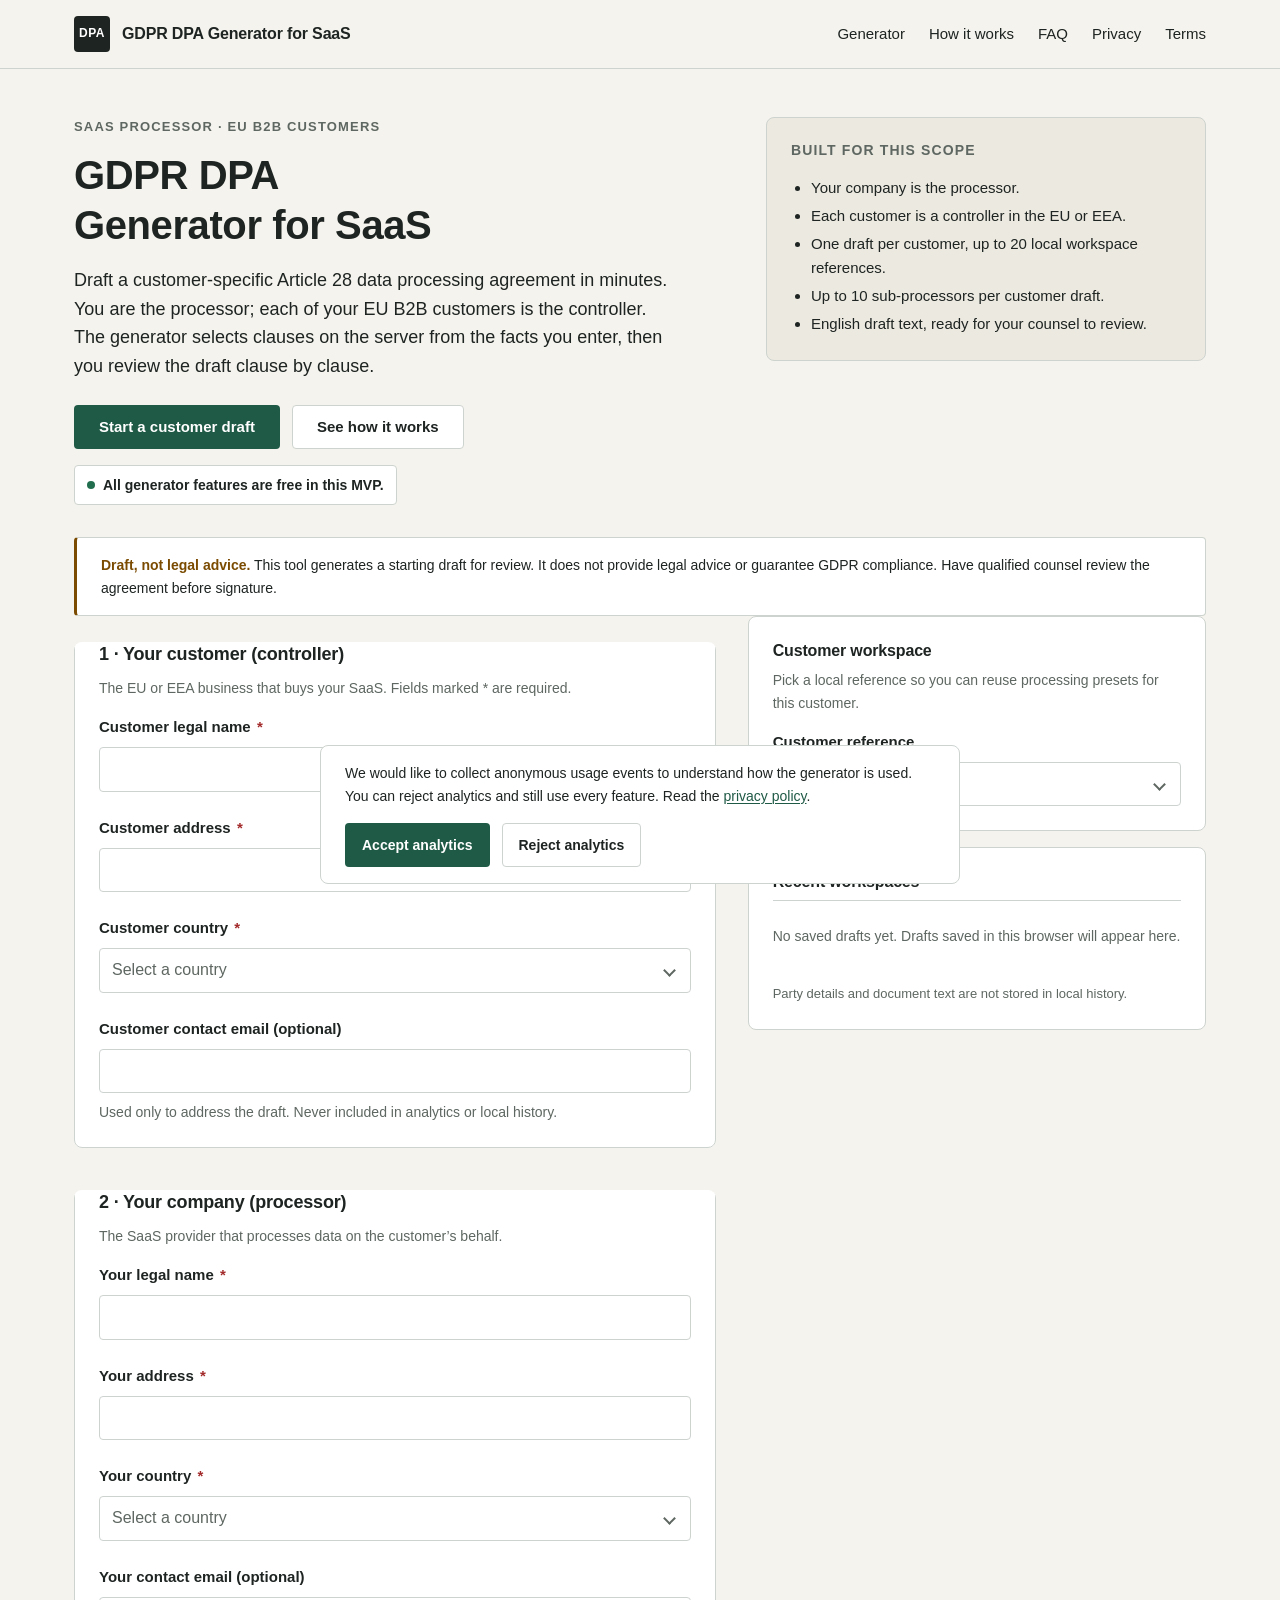
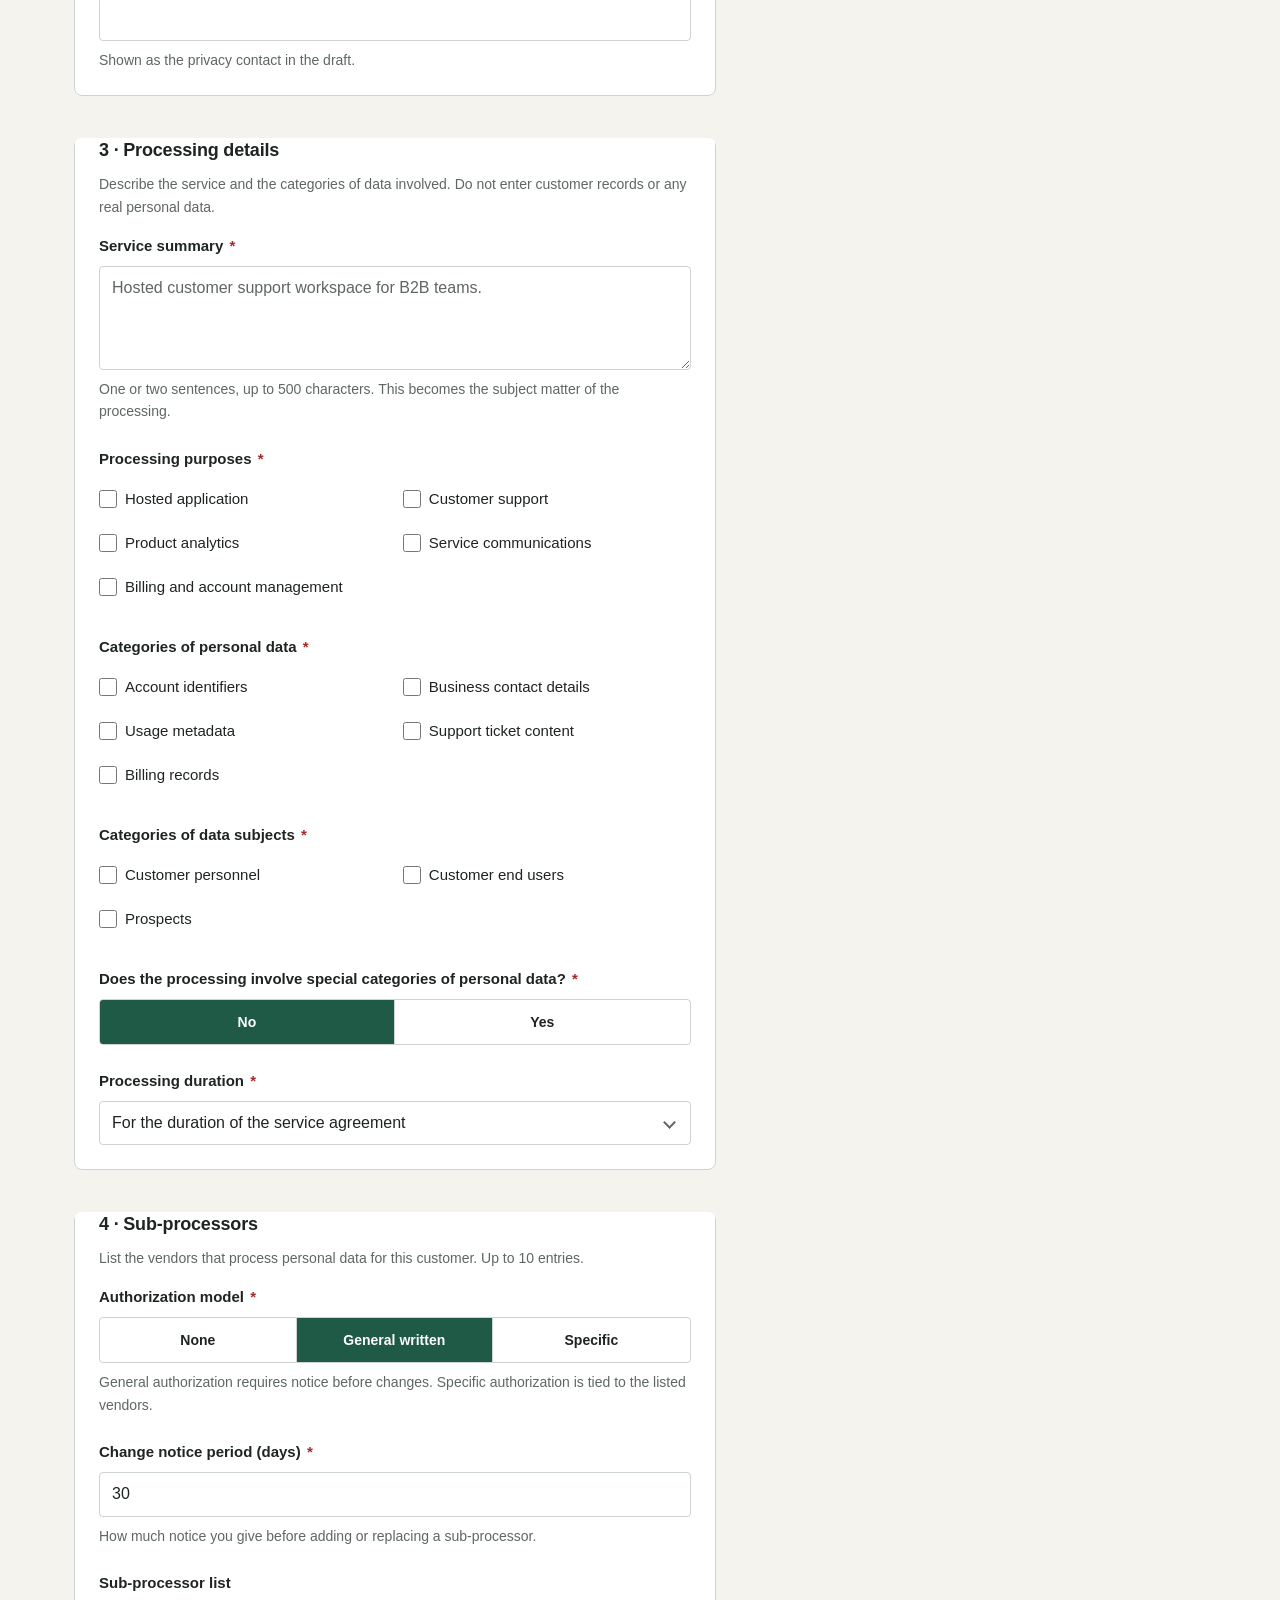
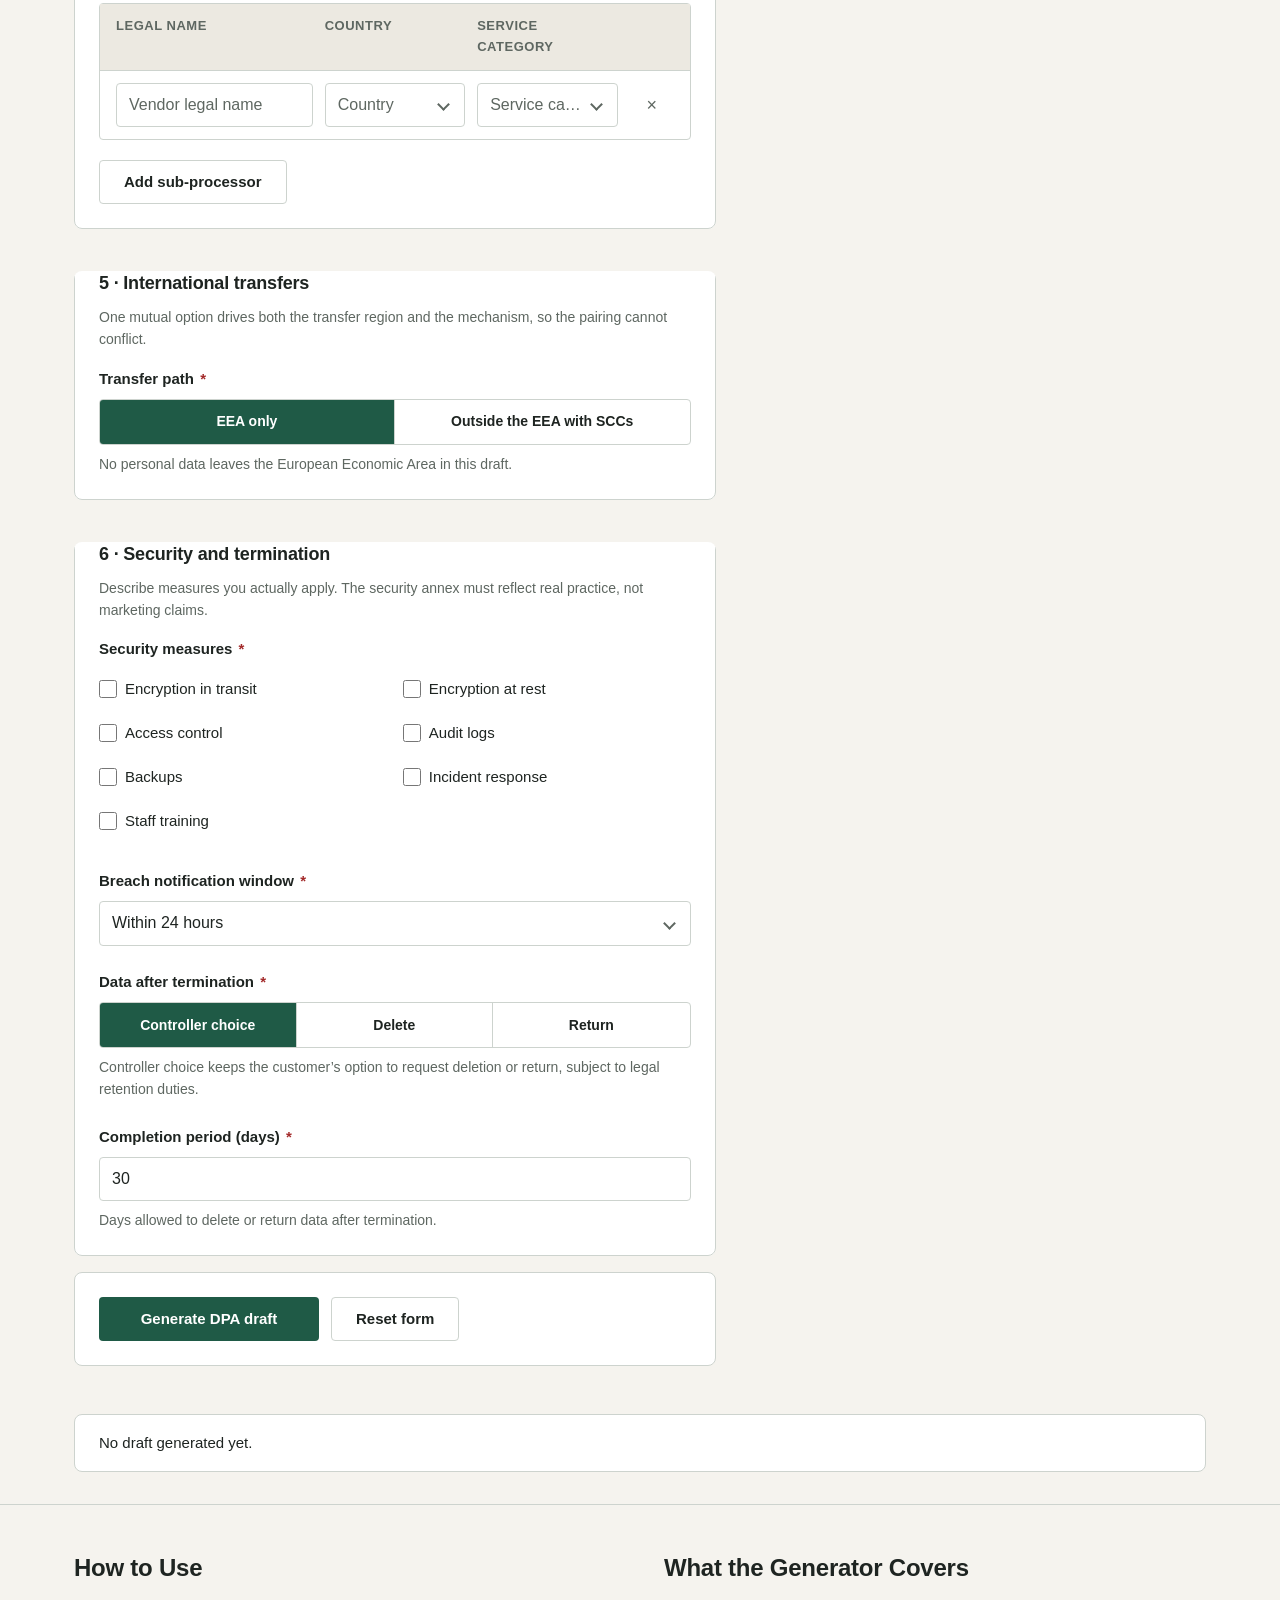
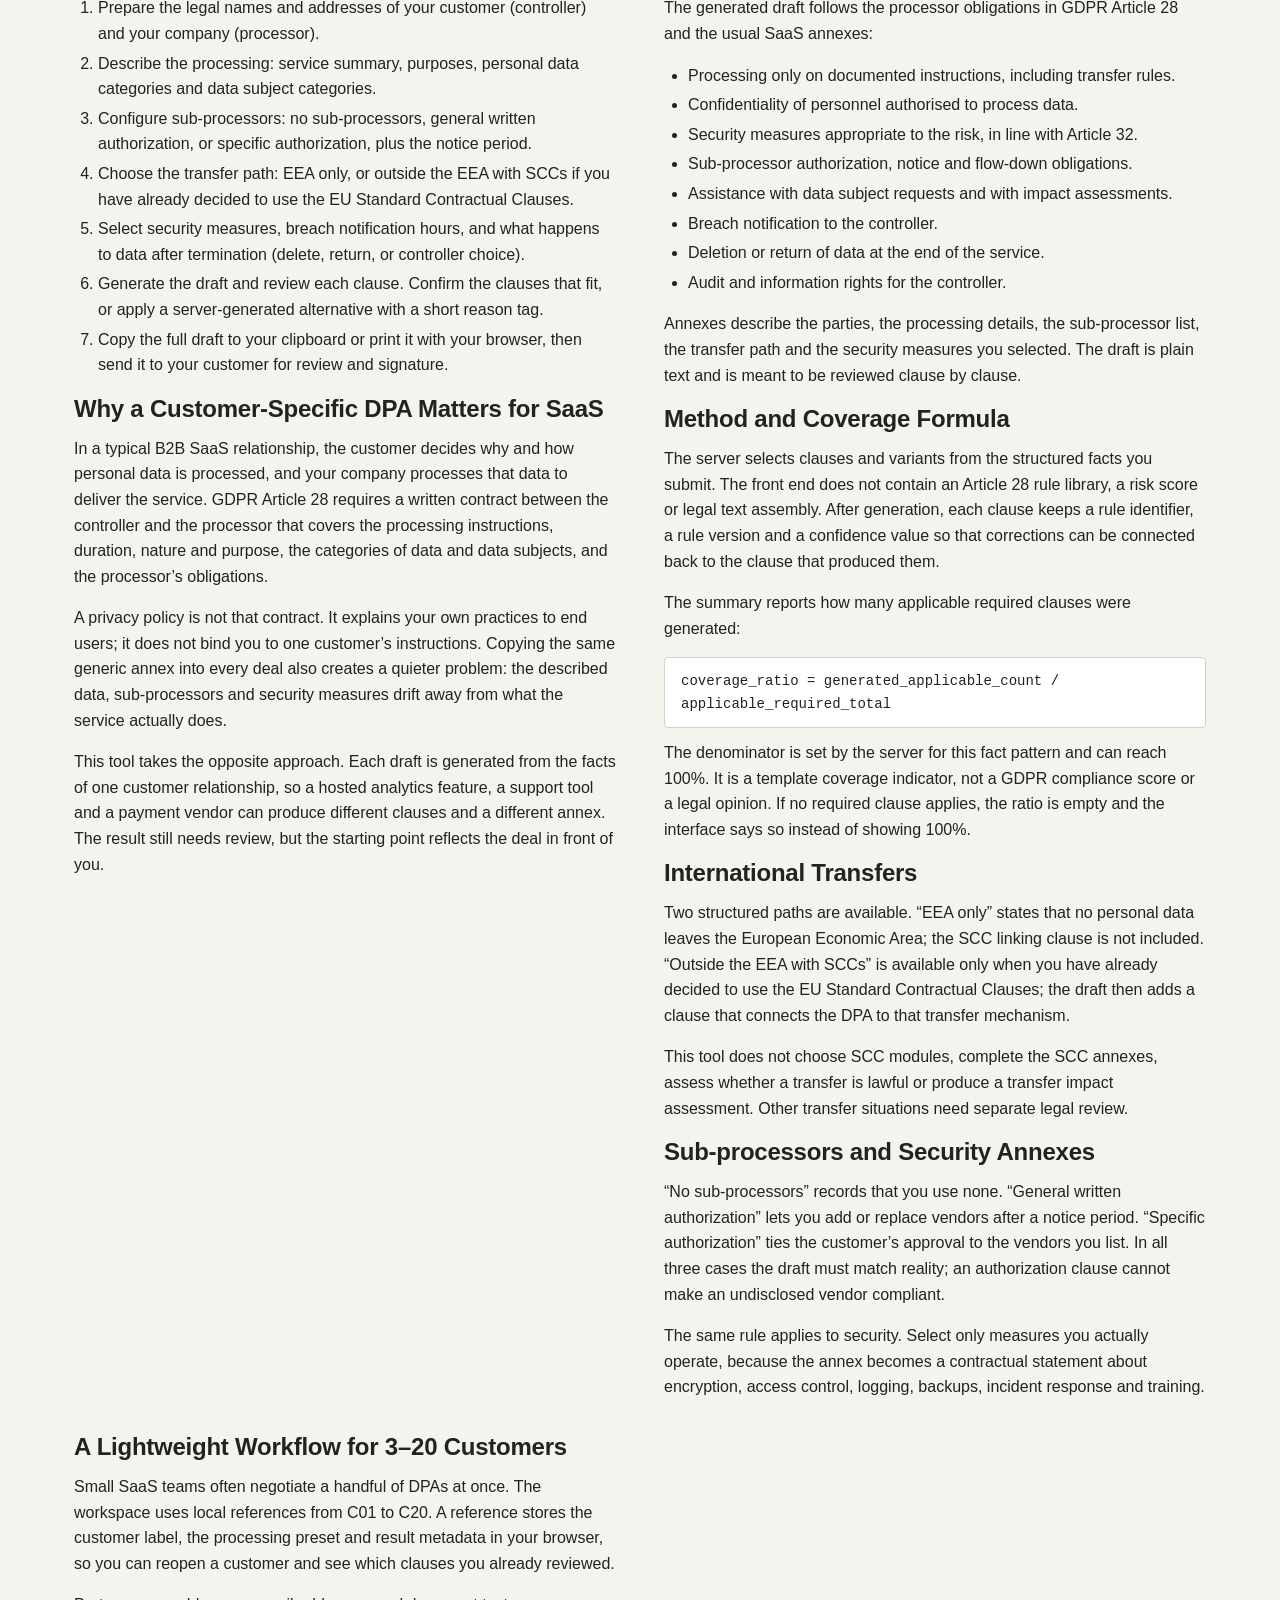
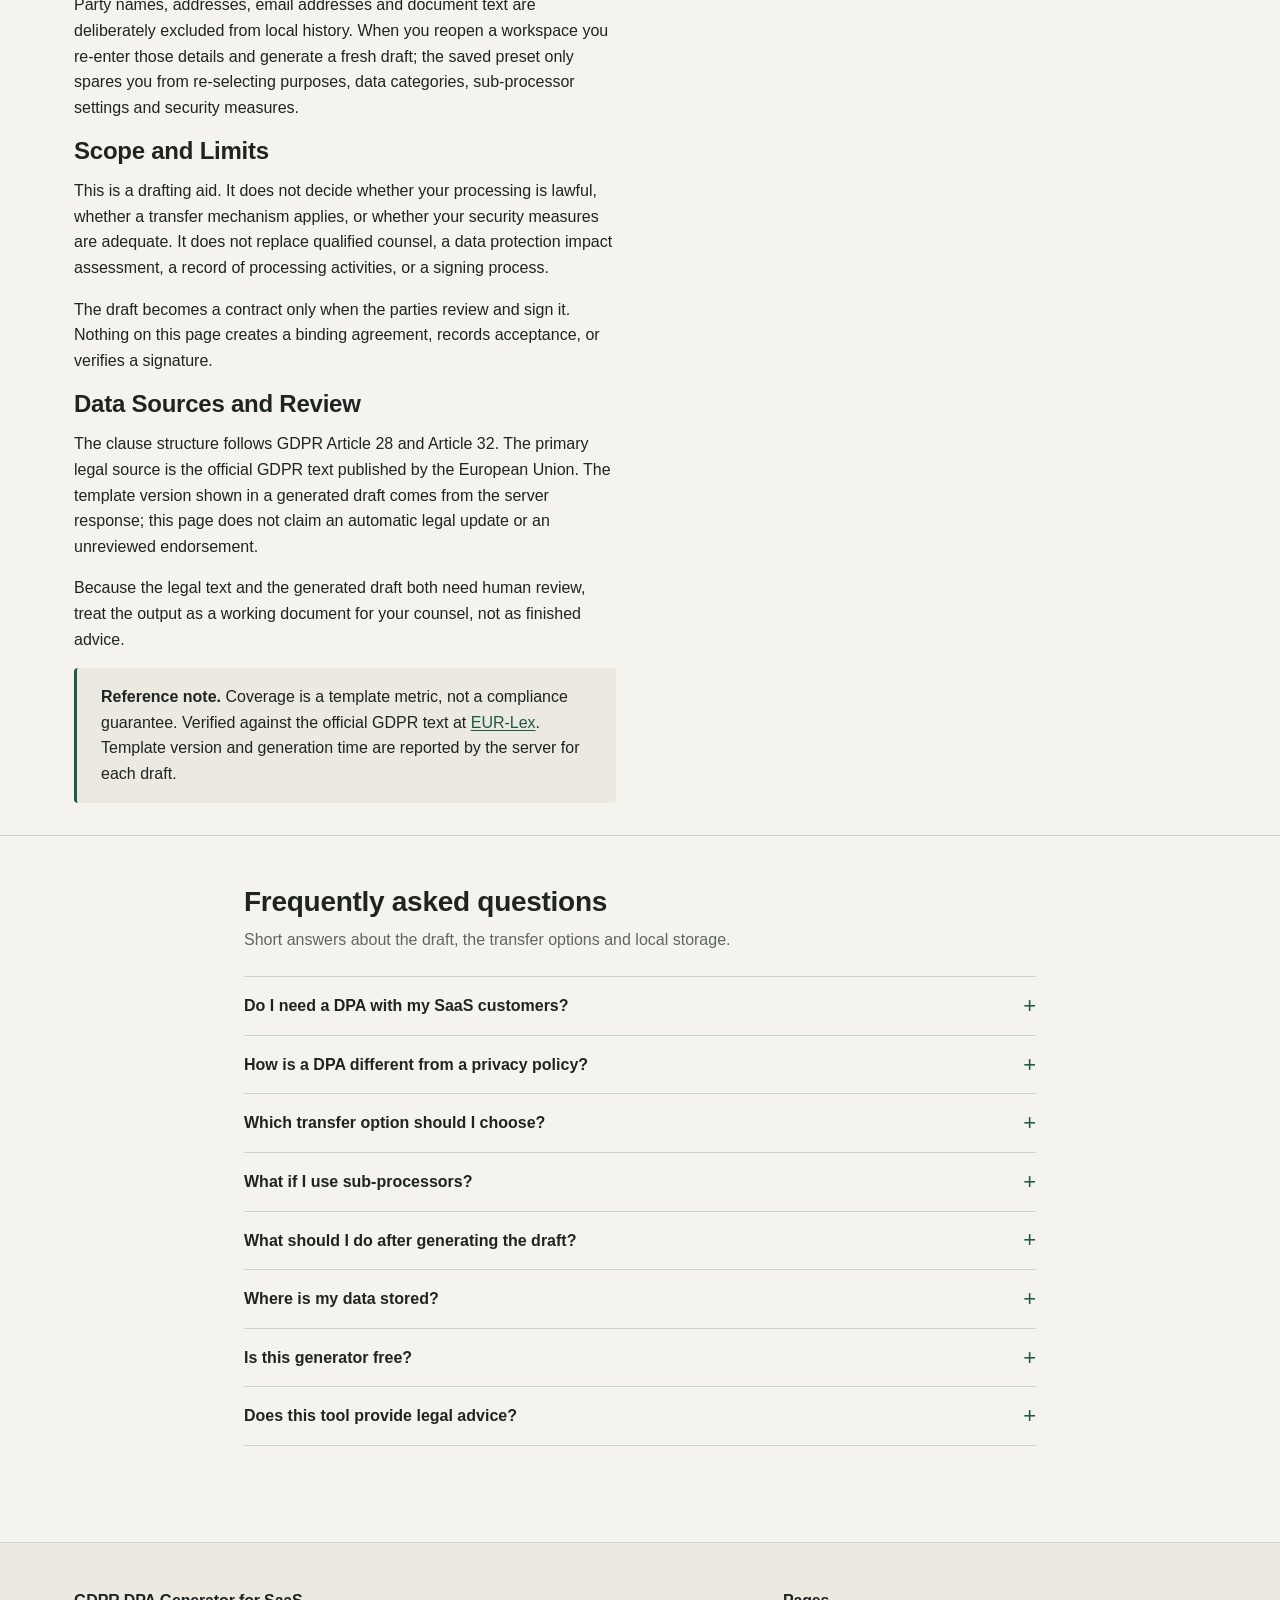
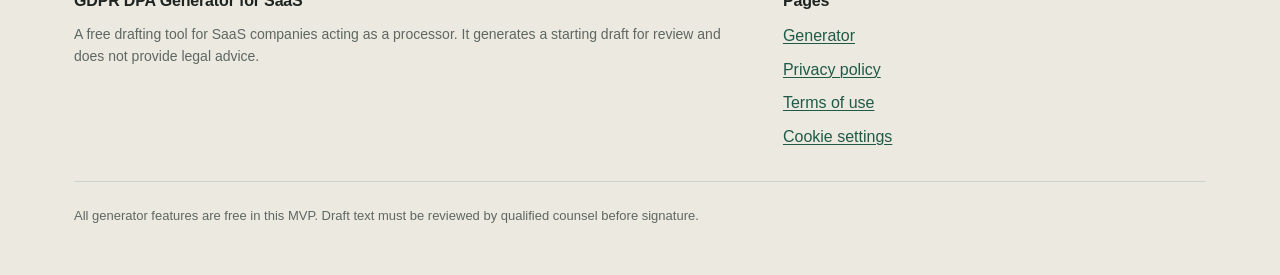
==== index.html @ 33f7fe8b "fix(telemetry): sess_ref 补上站前缀与 32 位 hex（原 gdpa-6-8 长度 20） 契约要求 {site_id}:{32 位 hex}。原 newSessValue(" ====
<!DOCTYPE html>
<html lang="en">
<head>
  <script src="assets/js/telemetry-result-hooks.js?v=1.0.0"></script>
  <meta charset="utf-8">
  <meta name="viewport" content="width=device-width, initial-scale=1.0">
  <title>GDPR DPA Generator for SaaS — Article 28 Drafts</title>
  <meta name="description" content="Generate a customer-specific GDPR Article 28 DPA draft for your SaaS. Review each clause, copy or print, and track up to 20 customers locally. Free.">
  <link rel="canonical" href="https://saasdpalab.com/">
  <link rel="icon" href="/assets/favicon.svg" type="image/svg+xml">

  <meta property="og:type" content="website">
  <meta property="og:site_name" content="GDPR DPA Generator">
  <meta property="og:title" content="GDPR DPA Generator for SaaS — Article 28 Drafts">
  <meta property="og:description" content="Generate a customer-specific GDPR Article 28 DPA draft for your SaaS. Review each clause, copy or print, and track up to 20 customers locally. Free.">
  <meta property="og:url" content="https://saasdpalab.com/">
  <meta property="og:image" content="https://saasdpalab.com/assets/og-image.png">
  <meta name="twitter:card" content="summary_large_image">
  <meta name="twitter:title" content="GDPR DPA Generator for SaaS">
  <meta name="twitter:description" content="Customer-specific Article 28 DPA drafts: review each clause, copy or print, keep a local workspace. Free in this MVP.">
  <meta name="twitter:image" content="https://saasdpalab.com/assets/og-image.png">
  <link rel="stylesheet" href="style.css?v=0.3.2">
  <script src="_site_config.js?v=0.3.3"></script>
  <script src="gdpr-dpa-saas-telemetry.js?v=0.3.7"></script>
  <script type="module" src="app.js?v=0.3.5"></script>
  <!-- 补充采集（P0）：page_vitals / js_error / utm_capture。
       放在 telemetry 之后：它靠 __TELEMETRY__.track 发送、靠 __VR_CONSENT__ 门控，
       自己不发请求、不建队列——门控仍然只有一套。 -->
  <script src="telemetry-extras.js?v=1.0.2" defer></script>

  <script type="application/ld+json">
  {
    "@context": "https://schema.org",
    "@type": "WebApplication",
    "name": "GDPR DPA Generator for SaaS",
    "url": "https://saasdpalab.com/",
    "applicationCategory": "BusinessApplication",
    "operatingSystem": "Any modern browser",
    "inLanguage": "en",
    "description": "A free tool for SaaS companies acting as a processor. It generates a customer-specific Article 28 data processing agreement draft from structured processing facts, then lets you review, correct, copy and print it.",
    "isAccessibleForFree": true,
    "offers": {
      "@type": "Offer",
      "price": "0",
      "priceCurrency": "USD"
    },
    "featureList": [
      "Customer-specific Article 28 DPA draft generated on the server",
      "Clause-by-clause review with server-generated alternatives",
      "Copy the full draft to the clipboard",
      "Print the draft with the browser",
      "Local workspace references for up to 20 customers"
    ]
  }
  </script>

  <script type="application/ld+json">
  {
    "@context": "https://schema.org",
    "@type": "HowTo",
    "name": "How to generate a customer-specific SaaS DPA",
    "description": "Prepare processing facts for one B2B customer, generate the draft, review each clause, then copy or print the result.",
    "inLanguage": "en",
    "step": [
      {
        "@type": "HowToStep",
        "position": 1,
        "name": "Prepare the parties",
        "text": "Prepare the legal names and addresses of your customer (controller) and your company (processor)."
      },
      {
        "@type": "HowToStep",
        "position": 2,
        "name": "Describe the processing",
        "text": "Describe the processing: service summary, purposes, personal data categories and data subject categories."
      },
      {
        "@type": "HowToStep",
        "position": 3,
        "name": "Configure sub-processors",
        "text": "Configure sub-processors: no sub-processors, general written authorization, or specific authorization, plus the notice period."
      },
      {
        "@type": "HowToStep",
        "position": 4,
        "name": "Choose the transfer path",
        "text": "Choose the transfer path: EEA only, or outside the EEA with SCCs if you have already decided to use the EU Standard Contractual Clauses."
      },
      {
        "@type": "HowToStep",
        "position": 5,
        "name": "Select security and termination terms",
        "text": "Select security measures, breach notification hours, and what happens to data after termination (delete, return, or controller choice)."
      },
      {
        "@type": "HowToStep",
        "position": 6,
        "name": "Generate and review",
        "text": "Generate the draft and review each clause. Confirm the clauses that fit, or apply a server-generated alternative with a short reason tag."
      },
      {
        "@type": "HowToStep",
        "position": 7,
        "name": "Copy or print",
        "text": "Copy the full draft to your clipboard or print it with your browser, then send it to your customer for review and signature."
      }
    ]
  }
  </script>

  <script type="application/ld+json">
  {
    "@context": "https://schema.org",
    "@type": "FAQPage",
    "inLanguage": "en",
    "mainEntity": [
      {
        "@type": "Question",
        "name": "Do I need a DPA with my SaaS customers?",
        "acceptedAnswer": {
          "@type": "Answer",
          "text": "If you process personal data on behalf of a business customer, GDPR Article 28 requires a written contract that sets out the processing instructions, duration, nature and purpose. The customer is usually the controller and your SaaS is the processor. This tool produces a starting draft of that contract for one customer at a time."
        }
      },
      {
        "@type": "Question",
        "name": "How is a DPA different from a privacy policy?",
        "acceptedAnswer": {
          "@type": "Answer",
          "text": "A privacy policy explains to end users what data you collect and why. A DPA is a contract between your company and a business customer that governs how you process data on that customer's behalf. A privacy policy does not replace the Article 28 contract."
        }
      },
      {
        "@type": "Question",
        "name": "Which transfer option should I choose?",
        "acceptedAnswer": {
          "@type": "Answer",
          "text": "Choose EEA only when no personal data leaves the European Economic Area. Choose outside the EEA with SCCs only if you have already decided to use the EU Standard Contractual Clauses. The generator adds a linking clause for that path. It does not select SCC modules or assess whether a transfer is lawful, so consult qualified counsel for other transfer situations."
        }
      },
      {
        "@type": "Question",
        "name": "What if I use sub-processors?",
        "acceptedAnswer": {
          "@type": "Answer",
          "text": "Select general written authorization or specific authorization and list up to 10 sub-processors. The draft adds the matching authorization and notice terms. Review the list before you send the draft, because the agreement must reflect your real vendors."
        }
      },
      {
        "@type": "Question",
        "name": "What should I do after generating the draft?",
        "acceptedAnswer": {
          "@type": "Answer",
          "text": "Review every clause against your actual service, apply alternatives where they fit better, then copy or print the draft. Send it to the customer for review and signature. This tool does not sign, send or track agreements."
        }
      },
      {
        "@type": "Question",
        "name": "Where is my data stored?",
        "acceptedAnswer": {
          "@type": "Answer",
          "text": "Form values are sent to the generation service only to produce the draft. Your browser can keep a local workspace record with a customer reference, processing presets and result metadata; party names, addresses, email addresses and document text are not saved in local history. Analytics events, if you accept them, contain counts and timings, not company names or draft text."
        }
      },
      {
        "@type": "Question",
        "name": "Is this generator free?",
        "acceptedAnswer": {
          "@type": "Answer",
          "text": "All generator features are free in this MVP. There is no account, no payment step and no locked section."
        }
      },
      {
        "@type": "Question",
        "name": "Does this tool provide legal advice?",
        "acceptedAnswer": {
          "@type": "Answer",
          "text": "No. This tool generates a starting draft for review. It does not provide legal advice or guarantee GDPR compliance. Have qualified counsel review the agreement before signature."
        }
      }
    ]
  }
  </script>
</head>
<body>
  <a class="skip-link" href="#main">Skip to main content</a>

  <header class="site-header">
    <div class="container header-inner">
      <a class="brand" href="index.html">
        <span class="brand-mark" aria-hidden="true">DPA</span>
        <span>GDPR DPA Generator for SaaS</span>
      </a>
      <nav class="site-nav" aria-label="Main">
        <ul>
          <li><a href="#generator">Generator</a></li>
          <li><a href="#how-it-works">How it works</a></li>
          <li><a href="#faq">FAQ</a></li>
          <li><a href="gdpr-dpa-saas-privacy.html">Privacy</a></li>
          <li><a href="gdpr-dpa-saas-terms.html">Terms</a></li>
        </ul>
      </nav>
    </div>
  </header>

  <main id="main">
    <section class="hero">
      <div class="container hero-grid">
        <div>
          <p class="eyebrow">SaaS processor · EU B2B customers</p>
          <h1>GDPR DPA Generator for SaaS</h1>
          <p class="lede">Draft a customer-specific Article 28 data processing agreement in minutes. You are the processor; each of your EU B2B customers is the controller. The generator selects clauses on the server from the facts you enter, then you review the draft clause by clause.</p>
          <div class="hero-actions">
            <a class="btn btn-primary" href="#generator">Start a customer draft</a>
            <a class="btn btn-secondary" href="#how-it-works">See how it works</a>
          </div>
          <p class="free-badge">All generator features are free in this MVP.</p>
        </div>
        <aside class="scope-card" aria-labelledby="scope-title">
          <h2 id="scope-title">Built for this scope</h2>
          <ul>
            <li>Your company is the processor.</li>
            <li>Each customer is a controller in the EU or EEA.</li>
            <li>One draft per customer, up to 20 local workspace references.</li>
            <li>Up to 10 sub-processors per customer draft.</li>
            <li>English draft text, ready for your counsel to review.</li>
          </ul>
        </aside>
      </div>
    </section>

    <div class="container">
      <p class="legal-notice"><strong>Draft, not legal advice.</strong> This tool generates a starting draft for review. It does not provide legal advice or guarantee GDPR compliance. Have qualified counsel review the agreement before signature.</p>
    </div>

    <section class="workspace" id="generator" aria-labelledby="generator-title">
      <div class="container">
        <h2 class="visually-hidden" id="generator-title">Customer DPA workspace</h2>
        <div class="workspace-grid">

          <form class="dpa-form" id="dpa-form" novalidate>
            <fieldset class="field-group">
              <legend>1 · Your customer (controller)</legend>
              <p class="group-hint">The EU or EEA business that buys your SaaS. Fields marked * are required.</p>
              <div class="group-body">
                <div class="field">
                  <label class="field-label" for="controller-legal-name" id="controller-legal-name-label">Customer legal name <span class="req" aria-hidden="true">*</span></label>
                  <input type="text" id="controller-legal-name" name="controller_legal_name" maxlength="160" autocomplete="organization" required aria-required="true" aria-describedby="err-controller-legal-name">
                  <p class="field-error" id="err-controller-legal-name" hidden></p>
                </div>
                <div class="field">
                  <label class="field-label" for="controller-address">Customer address <span class="req" aria-hidden="true">*</span></label>
                  <input type="text" id="controller-address" name="controller_address" maxlength="300" autocomplete="street-address" required aria-required="true" aria-describedby="err-controller-address">
                  <p class="field-error" id="err-controller-address" hidden></p>
                </div>
                <div class="field">
                  <label class="field-label" for="controller-country">Customer country <span class="req" aria-hidden="true">*</span></label>
                  <div class="select" data-select>
                    <select id="controller-country" name="controller_country" required aria-required="true" aria-describedby="err-controller-country">
                      <option value="">Select a country</option>
                      <option value="DE">Germany</option>
                      <option value="FR">France</option>
                      <option value="NL">Netherlands</option>
                      <option value="IE">Ireland</option>
                      <option value="ES">Spain</option>
                      <option value="IT">Italy</option>
                      <option value="BE">Belgium</option>
                      <option value="AT">Austria</option>
                      <option value="PL">Poland</option>
                      <option value="SE">Sweden</option>
                      <option value="DK">Denmark</option>
                      <option value="FI">Finland</option>
                      <option value="PT">Portugal</option>
                      <option value="CZ">Czechia</option>
                      <option value="EEA_OTHER">Other EEA country</option>
                      <option value="GB">United Kingdom</option>
                      <option value="US">United States</option>
                      <option value="CA">Canada</option>
                      <option value="CH">Switzerland</option>
                      <option value="OTHER">Other country</option>
                    </select>
                  </div>
                  <p class="field-error" id="err-controller-country" hidden></p>
                </div>
                <div class="field">
                  <label class="field-label" for="controller-contact-email">Customer contact email (optional)</label>
                  <input type="email" id="controller-contact-email" name="controller_contact_email" maxlength="160" autocomplete="email" inputmode="email" aria-describedby="hint-controller-email err-controller-contact-email">
                  <p class="field-hint" id="hint-controller-email">Used only to address the draft. Never included in analytics or local history.</p>
                  <p class="field-error" id="err-controller-contact-email" hidden></p>
                </div>
              </div>
            </fieldset>

            <fieldset class="field-group">
              <legend>2 · Your company (processor)</legend>
              <p class="group-hint">The SaaS provider that processes data on the customer’s behalf.</p>
              <div class="group-body">
                <div class="field">
                  <label class="field-label" for="processor-legal-name">Your legal name <span class="req" aria-hidden="true">*</span></label>
                  <input type="text" id="processor-legal-name" name="processor_legal_name" maxlength="160" autocomplete="organization" required aria-required="true" aria-describedby="err-processor-legal-name">
                  <p class="field-error" id="err-processor-legal-name" hidden></p>
                </div>
                <div class="field">
                  <label class="field-label" for="processor-address">Your address <span class="req" aria-hidden="true">*</span></label>
                  <input type="text" id="processor-address" name="processor_address" maxlength="300" autocomplete="street-address" required aria-required="true" aria-describedby="err-processor-address">
                  <p class="field-error" id="err-processor-address" hidden></p>
                </div>
                <div class="field">
                  <label class="field-label" for="processor-country">Your country <span class="req" aria-hidden="true">*</span></label>
                  <div class="select" data-select>
                    <select id="processor-country" name="processor_country" required aria-required="true" aria-describedby="err-processor-country">
                      <option value="">Select a country</option>
                      <option value="DE">Germany</option>
                      <option value="FR">France</option>
                      <option value="NL">Netherlands</option>
                      <option value="IE">Ireland</option>
                      <option value="ES">Spain</option>
                      <option value="IT">Italy</option>
                      <option value="BE">Belgium</option>
                      <option value="AT">Austria</option>
                      <option value="PL">Poland</option>
                      <option value="SE">Sweden</option>
                      <option value="DK">Denmark</option>
                      <option value="FI">Finland</option>
                      <option value="PT">Portugal</option>
                      <option value="CZ">Czechia</option>
                      <option value="EEA_OTHER">Other EEA country</option>
                      <option value="GB">United Kingdom</option>
                      <option value="US">United States</option>
                      <option value="CA">Canada</option>
                      <option value="CH">Switzerland</option>
                      <option value="OTHER">Other country</option>
                    </select>
                  </div>
                  <p class="field-error" id="err-processor-country" hidden></p>
                </div>
                <div class="field">
                  <label class="field-label" for="processor-contact-email">Your contact email (optional)</label>
                  <input type="email" id="processor-contact-email" name="processor_contact_email" maxlength="160" autocomplete="email" inputmode="email" aria-describedby="hint-processor-email err-processor-contact-email">
                  <p class="field-hint" id="hint-processor-email">Shown as the privacy contact in the draft.</p>
                  <p class="field-error" id="err-processor-contact-email" hidden></p>
                </div>
              </div>
            </fieldset>

            <fieldset class="field-group">
              <legend>3 · Processing details</legend>
              <p class="group-hint">Describe the service and the categories of data involved. Do not enter customer records or any real personal data.</p>
              <div class="group-body">
                <div class="field">
                  <label class="field-label" for="service-summary">Service summary <span class="req" aria-hidden="true">*</span></label>
                  <textarea id="service-summary" name="service_summary" maxlength="500" required aria-required="true" aria-describedby="hint-service-summary err-service-summary" placeholder="Hosted customer support workspace for B2B teams."></textarea>
                  <p class="field-hint" id="hint-service-summary">One or two sentences, up to 500 characters. This becomes the subject matter of the processing.</p>
                  <p class="field-error" id="err-service-summary" hidden></p>
                </div>
                <div class="field" role="group" aria-labelledby="purposes-label" aria-describedby="err-purposes">
                  <p class="field-label" id="purposes-label">Processing purposes <span class="req" aria-hidden="true">*</span></p>
                  <div class="option-grid">
                    <label class="option"><input type="checkbox" name="purposes" value="hosted_application"> Hosted application</label>
                    <label class="option"><input type="checkbox" name="purposes" value="customer_support"> Customer support</label>
                    <label class="option"><input type="checkbox" name="purposes" value="product_analytics"> Product analytics</label>
                    <label class="option"><input type="checkbox" name="purposes" value="service_communications"> Service communications</label>
                    <label class="option"><input type="checkbox" name="purposes" value="billing"> Billing and account management</label>
                  </div>
                  <p class="field-error" id="err-purposes" hidden></p>
                </div>
                <div class="field" role="group" aria-labelledby="data-categories-label" aria-describedby="err-data-categories">
                  <p class="field-label" id="data-categories-label">Categories of personal data <span class="req" aria-hidden="true">*</span></p>
                  <div class="option-grid">
                    <label class="option"><input type="checkbox" name="data_categories" value="account_identifiers"> Account identifiers</label>
                    <label class="option"><input type="checkbox" name="data_categories" value="contact_details"> Business contact details</label>
                    <label class="option"><input type="checkbox" name="data_categories" value="usage_metadata"> Usage metadata</label>
                    <label class="option"><input type="checkbox" name="data_categories" value="support_content"> Support ticket content</label>
                    <label class="option"><input type="checkbox" name="data_categories" value="billing_records"> Billing records</label>
                  </div>
                  <p class="field-error" id="err-data-categories" hidden></p>
                </div>
                <div class="field" role="group" aria-labelledby="data-subjects-label" aria-describedby="err-data-subject-categories">
                  <p class="field-label" id="data-subjects-label">Categories of data subjects <span class="req" aria-hidden="true">*</span></p>
                  <div class="option-grid">
                    <label class="option"><input type="checkbox" name="data_subject_categories" value="customer_personnel"> Customer personnel</label>
                    <label class="option"><input type="checkbox" name="data_subject_categories" value="end_users"> Customer end users</label>
                    <label class="option"><input type="checkbox" name="data_subject_categories" value="prospects"> Prospects</label>
                  </div>
                  <p class="field-error" id="err-data-subject-categories" hidden></p>
                </div>
                <div class="field" role="radiogroup" aria-labelledby="special-category-label" aria-describedby="err-special-category-data">
                  <p class="field-label" id="special-category-label">Does the processing involve special categories of personal data? <span class="req" aria-hidden="true">*</span></p>
                  <div class="segmented">
                    <label><input type="radio" name="special_category_data" value="false" checked> <span>No</span></label>
                    <label><input type="radio" name="special_category_data" value="true"> <span>Yes</span></label>
                  </div>
                  <p class="inline-alert" id="special-category-alert" hidden>Special categories require enhanced review. The draft is flagged, but this tool does not assess the legal basis. Do not enter any actual personal data.</p>
                  <p class="field-error" id="err-special-category-data" hidden></p>
                </div>
                <div class="field">
                  <label class="field-label" for="duration">Processing duration <span class="req" aria-hidden="true">*</span></label>
                  <div class="select" data-select>
                    <select id="duration" name="duration" required aria-required="true" aria-describedby="err-duration">
                      <option value="service_term" selected>For the duration of the service agreement</option>
                      <option value="twelve_months">12 months</option>
                      <option value="twenty_four_months">24 months</option>
                      <option value="project_term">Project term</option>
                    </select>
                  </div>
                  <p class="field-error" id="err-duration" hidden></p>
                </div>
              </div>
            </fieldset>

            <fieldset class="field-group">
              <legend>4 · Sub-processors</legend>
              <p class="group-hint">List the vendors that process personal data for this customer. Up to 10 entries.</p>
              <div class="group-body">
                <div class="field" role="radiogroup" aria-labelledby="subprocessor-authorization-label">
                  <p class="field-label" id="subprocessor-authorization-label">Authorization model <span class="req" aria-hidden="true">*</span></p>
                  <div class="segmented">
                    <label><input type="radio" name="subprocessor_authorization" value="none"> <span>None</span></label>
                    <label><input type="radio" name="subprocessor_authorization" value="general" checked> <span>General written</span></label>
                    <label><input type="radio" name="subprocessor_authorization" value="specific"> <span>Specific</span></label>
                  </div>
                  <p class="field-hint">General authorization requires notice before changes. Specific authorization is tied to the listed vendors.</p>
                </div>

                <div id="subprocessor-items-block">
                  <div class="field">
                    <label class="field-label" for="notice-days">Change notice period (days) <span class="req" aria-hidden="true">*</span></label>
                    <input type="number" id="notice-days" name="notice_days" min="1" max="365" step="1" value="30" inputmode="numeric" aria-describedby="hint-notice-days err-notice-days">
                    <p class="field-hint" id="hint-notice-days">How much notice you give before adding or replacing a sub-processor.</p>
                    <p class="field-error" id="err-notice-days" hidden></p>
                  </div>

                  <div class="field">
                    <p class="field-label">Sub-processor list</p>
                    <div class="repeater">
                      <div class="repeater-head" aria-hidden="true">
                        <span>Legal name</span>
                        <span>Country</span>
                        <span>Service category</span>
                        <span></span>
                      </div>
                      <div id="subprocessor-rows"></div>
                    </div>
                    <div class="repeater-actions">
                      <button type="button" class="btn btn-secondary" id="add-subprocessor">Add sub-processor</button>
                    </div>
                  </div>
                </div>
              </div>
            </fieldset>

            <fieldset class="field-group">
              <legend>5 · International transfers</legend>
              <p class="group-hint">One mutual option drives both the transfer region and the mechanism, so the pairing cannot conflict.</p>
              <div class="group-body">
                <div class="field" role="radiogroup" aria-labelledby="transfer-mode-label">
                  <p class="field-label" id="transfer-mode-label">Transfer path <span class="req" aria-hidden="true">*</span></p>
                  <div class="segmented">
                    <label><input type="radio" name="transfer_mode" value="eea_only" checked> <span>EEA only</span></label>
                    <label><input type="radio" name="transfer_mode" value="third_country_scc"> <span>Outside the EEA with SCCs</span></label>
                  </div>
                  <p class="field-hint" id="transfer-note-eea">No personal data leaves the European Economic Area in this draft.</p>
                  <p class="field-hint" id="transfer-note-scc" hidden>Choose this only if you have already decided to use the EU Standard Contractual Clauses. The draft adds a linking clause; it does not select SCC modules or assess transfer risk.</p>
                </div>
              </div>
            </fieldset>

            <fieldset class="field-group">
              <legend>6 · Security and termination</legend>
              <p class="group-hint">Describe measures you actually apply. The security annex must reflect real practice, not marketing claims.</p>
              <div class="group-body">
                <div class="field" role="group" aria-labelledby="security-measures-label" aria-describedby="err-security-measures">
                  <p class="field-label" id="security-measures-label">Security measures <span class="req" aria-hidden="true">*</span></p>
                  <div class="option-grid">
                    <label class="option"><input type="checkbox" name="security_measures" value="encryption_in_transit"> Encryption in transit</label>
                    <label class="option"><input type="checkbox" name="security_measures" value="encryption_at_rest"> Encryption at rest</label>
                    <label class="option"><input type="checkbox" name="security_measures" value="access_control"> Access control</label>
                    <label class="option"><input type="checkbox" name="security_measures" value="audit_logs"> Audit logs</label>
                    <label class="option"><input type="checkbox" name="security_measures" value="backups"> Backups</label>
                    <label class="option"><input type="checkbox" name="security_measures" value="incident_response"> Incident response</label>
                    <label class="option"><input type="checkbox" name="security_measures" value="staff_training"> Staff training</label>
                  </div>
                  <p class="field-error" id="err-security-measures" hidden></p>
                </div>
                <div class="field">
                  <label class="field-label" for="breach-hours">Breach notification window <span class="req" aria-hidden="true">*</span></label>
                  <div class="select" data-select>
                    <select id="breach-hours" name="breach_notice_hours" required aria-required="true" aria-describedby="err-breach-hours">
                      <option value="24" selected>Within 24 hours</option>
                      <option value="48">Within 48 hours</option>
                      <option value="72">Within 72 hours</option>
                    </select>
                  </div>
                  <p class="field-error" id="err-breach-hours" hidden></p>
                </div>
                <div class="field" role="radiogroup" aria-labelledby="termination-disposition-label">
                  <p class="field-label" id="termination-disposition-label">Data after termination <span class="req" aria-hidden="true">*</span></p>
                  <div class="segmented">
                    <label><input type="radio" name="termination_data_disposition" value="controller_choice" checked> <span>Controller choice</span></label>
                    <label><input type="radio" name="termination_data_disposition" value="delete"> <span>Delete</span></label>
                    <label><input type="radio" name="termination_data_disposition" value="return"> <span>Return</span></label>
                  </div>
                  <p class="field-hint">Controller choice keeps the customer’s option to request deletion or return, subject to legal retention duties.</p>
                </div>
                <div class="field">
                  <label class="field-label" for="completion-days">Completion period (days) <span class="req" aria-hidden="true">*</span></label>
                  <input type="number" id="completion-days" name="termination_completion_days" min="1" max="365" step="1" value="30" inputmode="numeric" aria-describedby="hint-completion-days err-completion-days">
                  <p class="field-hint" id="hint-completion-days">Days allowed to delete or return data after termination.</p>
                  <p class="field-error" id="err-completion-days" hidden></p>
                </div>
              </div>
            </fieldset>

            <div class="submit-bar">
              <button type="submit" class="btn btn-primary" id="generate-button">Generate DPA draft</button>
              <button type="reset" class="btn btn-secondary">Reset form</button>
            </div>
          </form>

          <aside class="workspace-side" aria-label="Customer workspace">
            <div class="side-card">
              <h2>Customer workspace</h2>
              <p class="field-hint">Pick a local reference so you can reuse processing presets for this customer.</p>
              <div class="field">
                <label class="field-label" for="customer-ref">Customer reference</label>
                <div class="select" data-select>
                  <select id="customer-ref" name="customer_ref">
                    <option value="C01" selected>C01 — New workspace</option>
                    <option value="C02">C02</option>
                    <option value="C03">C03</option>
                    <option value="C04">C04</option>
                    <option value="C05">C05</option>
                    <option value="C06">C06</option>
                    <option value="C07">C07</option>
                    <option value="C08">C08</option>
                    <option value="C09">C09</option>
                    <option value="C10">C10</option>
                    <option value="C11">C11</option>
                    <option value="C12">C12</option>
                    <option value="C13">C13</option>
                    <option value="C14">C14</option>
                    <option value="C15">C15</option>
                    <option value="C16">C16</option>
                    <option value="C17">C17</option>
                    <option value="C18">C18</option>
                    <option value="C19">C19</option>
                    <option value="C20">C20</option>
                  </select>
                </div>
              </div>
            </div>

            <div class="side-card" id="history-panel">
              <h2>Recent workspaces</h2>
              <ul class="history-list" id="history-list"></ul>
              <p class="history-empty" id="history-empty">No saved drafts yet. Drafts saved in this browser will appear here.</p>
              <p class="history-foot">Party details and document text are not stored in local history.</p>
            </div>
          </aside>
        </div>
      </div>
    </section>

    <div class="container">
      <div class="status-region" id="request-status" role="status" aria-live="polite" aria-atomic="true" data-state="idle">
        <p class="status-text" data-status-text>No draft generated yet.</p>
      </div>
    </div>

    <section class="container" aria-labelledby="result-region-title">
      <div class="result-region" id="result-region" hidden>
        <div class="result-head">
          <div>
            <p class="eyebrow">Draft status</p>
            <h2 id="result-region-title" tabindex="-1">Draft generated</h2>
            <p class="muted" id="result-summary-text" aria-live="polite" aria-atomic="true"></p>
          </div>
          <div class="result-actions">
            <button type="button" class="btn btn-primary" id="copy-dpa">Copy full draft</button>
            <button type="button" class="btn btn-secondary" id="print-dpa">Print draft</button>
          </div>
        </div>
        <dl class="result-stats">
          <div class="stat">
            <dt>Clauses generated</dt>
            <dd id="stat-clauses">—</dd>
          </div>
          <div class="stat">
            <dt>Clauses to review</dt>
            <dd id="stat-warnings">—</dd>
          </div>
          <div class="stat">
            <dt>Template version</dt>
            <dd id="stat-template">—</dd>
          </div>
        </dl>
        <div class="result-body">
          <ul class="clause-list" id="clause-list"></ul>
        </div>
        <div class="result-feedback" id="result-feedback" hidden>
          <h2>Found a gap?</h2>
          <p class="small muted">If a requirement is missing from this draft, report it separately. This entry does not depend on any generated clause.</p>
          <button type="button" class="btn btn-secondary" id="report-missing">Report a missing requirement</button>
          <div class="false-negative-panel" id="false-negative-panel" hidden></div>
        </div>
      </div>
    </section>

    <section class="method" id="how-it-works" aria-labelledby="how-title">
      <div class="container">
        <div class="method-grid">
          <div class="method-block">
            <h2 id="how-title">How to Use</h2>
            <ol>
              <li>Prepare the legal names and addresses of your customer (controller) and your company (processor).</li>
              <li>Describe the processing: service summary, purposes, personal data categories and data subject categories.</li>
              <li>Configure sub-processors: no sub-processors, general written authorization, or specific authorization, plus the notice period.</li>
              <li>Choose the transfer path: EEA only, or outside the EEA with SCCs if you have already decided to use the EU Standard Contractual Clauses.</li>
              <li>Select security measures, breach notification hours, and what happens to data after termination (delete, return, or controller choice).</li>
              <li>Generate the draft and review each clause. Confirm the clauses that fit, or apply a server-generated alternative with a short reason tag.</li>
              <li>Copy the full draft to your clipboard or print it with your browser, then send it to your customer for review and signature.</li>
            </ol>

            <h2>Why a Customer-Specific DPA Matters for SaaS</h2>
            <p>In a typical B2B SaaS relationship, the customer decides why and how personal data is processed, and your company processes that data to deliver the service. GDPR Article 28 requires a written contract between the controller and the processor that covers the processing instructions, duration, nature and purpose, the categories of data and data subjects, and the processor’s obligations.</p>
            <p>A privacy policy is not that contract. It explains your own practices to end users; it does not bind you to one customer’s instructions. Copying the same generic annex into every deal also creates a quieter problem: the described data, sub-processors and security measures drift away from what the service actually does.</p>
            <p>This tool takes the opposite approach. Each draft is generated from the facts of one customer relationship, so a hosted analytics feature, a support tool and a payment vendor can produce different clauses and a different annex. The result still needs review, but the starting point reflects the deal in front of you.</p>
          </div>

          <div class="method-block">
            <h2>What the Generator Covers</h2>
            <p>The generated draft follows the processor obligations in GDPR Article 28 and the usual SaaS annexes:</p>
            <ul>
              <li>Processing only on documented instructions, including transfer rules.</li>
              <li>Confidentiality of personnel authorised to process data.</li>
              <li>Security measures appropriate to the risk, in line with Article 32.</li>
              <li>Sub-processor authorization, notice and flow-down obligations.</li>
              <li>Assistance with data subject requests and with impact assessments.</li>
              <li>Breach notification to the controller.</li>
              <li>Deletion or return of data at the end of the service.</li>
              <li>Audit and information rights for the controller.</li>
            </ul>
            <p>Annexes describe the parties, the processing details, the sub-processor list, the transfer path and the security measures you selected. The draft is plain text and is meant to be reviewed clause by clause.</p>

            <h2>Method and Coverage Formula</h2>
            <p>The server selects clauses and variants from the structured facts you submit. The front end does not contain an Article 28 rule library, a risk score or legal text assembly. After generation, each clause keeps a rule identifier, a rule version and a confidence value so that corrections can be connected back to the clause that produced them.</p>
            <p>The summary reports how many applicable required clauses were generated:</p>
            <span class="formula">coverage_ratio = generated_applicable_count / applicable_required_total</span>
            <p>The denominator is set by the server for this fact pattern and can reach 100%. It is a template coverage indicator, not a GDPR compliance score or a legal opinion. If no required clause applies, the ratio is empty and the interface says so instead of showing 100%.</p>

            <h2>International Transfers</h2>
            <p>Two structured paths are available. “EEA only” states that no personal data leaves the European Economic Area; the SCC linking clause is not included. “Outside the EEA with SCCs” is available only when you have already decided to use the EU Standard Contractual Clauses; the draft then adds a clause that connects the DPA to that transfer mechanism.</p>
            <p>This tool does not choose SCC modules, complete the SCC annexes, assess whether a transfer is lawful or produce a transfer impact assessment. Other transfer situations need separate legal review.</p>

            <h2>Sub-processors and Security Annexes</h2>
            <p>“No sub-processors” records that you use none. “General written authorization” lets you add or replace vendors after a notice period. “Specific authorization” ties the customer’s approval to the vendors you list. In all three cases the draft must match reality; an authorization clause cannot make an undisclosed vendor compliant.</p>
            <p>The same rule applies to security. Select only measures you actually operate, because the annex becomes a contractual statement about encryption, access control, logging, backups, incident response and training.</p>
          </div>

          <div class="method-block">
            <h2>A Lightweight Workflow for 3–20 Customers</h2>
            <p>Small SaaS teams often negotiate a handful of DPAs at once. The workspace uses local references from C01 to C20. A reference stores the customer label, the processing preset and result metadata in your browser, so you can reopen a customer and see which clauses you already reviewed.</p>
            <p>Party names, addresses, email addresses and document text are deliberately excluded from local history. When you reopen a workspace you re-enter those details and generate a fresh draft; the saved preset only spares you from re-selecting purposes, data categories, sub-processor settings and security measures.</p>

            <h2>Scope and Limits</h2>
            <p>This is a drafting aid. It does not decide whether your processing is lawful, whether a transfer mechanism applies, or whether your security measures are adequate. It does not replace qualified counsel, a data protection impact assessment, a record of processing activities, or a signing process.</p>
            <p>The draft becomes a contract only when the parties review and sign it. Nothing on this page creates a binding agreement, records acceptance, or verifies a signature.</p>

            <h2>Data Sources and Review</h2>
            <p>The clause structure follows GDPR Article 28 and Article 32. The primary legal source is the official GDPR text published by the European Union. The template version shown in a generated draft comes from the server response; this page does not claim an automatic legal update or an unreviewed endorsement.</p>
            <p>Because the legal text and the generated draft both need human review, treat the output as a working document for your counsel, not as finished advice.</p>

            <div class="quote-block">
              <p><strong>Reference note.</strong> Coverage is a template metric, not a compliance guarantee. Verified against the official GDPR text at <a href="https://eur-lex.europa.eu/eli/reg/2016/679/oj" rel="noopener noreferrer" target="_blank">EUR-Lex</a>. Template version and generation time are reported by the server for each draft.</p>
            </div>
          </div>
        </div>
      </div>
    </section>

    <section class="faq" id="faq" aria-labelledby="faq-title">
      <div class="container faq-inner">
        <h2 id="faq-title">Frequently asked questions</h2>
        <p class="muted">Short answers about the draft, the transfer options and local storage.</p>
        <div class="faq-list">
          <details>
            <summary>Do I need a DPA with my SaaS customers?</summary>
            <div class="faq-answer"><div class="faq-answer-inner">
              <p>If you process personal data on behalf of a business customer, GDPR Article 28 requires a written contract that sets out the processing instructions, duration, nature and purpose. The customer is usually the controller and your SaaS is the processor. This tool produces a starting draft of that contract for one customer at a time.</p>
            </div></div>
          </details>
          <details>
            <summary>How is a DPA different from a privacy policy?</summary>
            <div class="faq-answer"><div class="faq-answer-inner">
              <p>A privacy policy explains to end users what data you collect and why. A DPA is a contract between your company and a business customer that governs how you process data on that customer's behalf. A privacy policy does not replace the Article 28 contract.</p>
            </div></div>
          </details>
          <details>
            <summary>Which transfer option should I choose?</summary>
            <div class="faq-answer"><div class="faq-answer-inner">
              <p>Choose EEA only when no personal data leaves the European Economic Area. Choose outside the EEA with SCCs only if you have already decided to use the EU Standard Contractual Clauses. The generator adds a linking clause for that path. It does not select SCC modules or assess whether a transfer is lawful, so consult qualified counsel for other transfer situations.</p>
            </div></div>
          </details>
          <details>
            <summary>What if I use sub-processors?</summary>
            <div class="faq-answer"><div class="faq-answer-inner">
              <p>Select general written authorization or specific authorization and list up to 10 sub-processors. The draft adds the matching authorization and notice terms. Review the list before you send the draft, because the agreement must reflect your real vendors.</p>
            </div></div>
          </details>
          <details>
            <summary>What should I do after generating the draft?</summary>
            <div class="faq-answer"><div class="faq-answer-inner">
              <p>Review every clause against your actual service, apply alternatives where they fit better, then copy or print the draft. Send it to the customer for review and signature. This tool does not sign, send or track agreements.</p>
            </div></div>
          </details>
          <details>
            <summary>Where is my data stored?</summary>
            <div class="faq-answer"><div class="faq-answer-inner">
              <p>Form values are sent to the generation service only to produce the draft. Your browser can keep a local workspace record with a customer reference, processing presets and result metadata; party names, addresses, email addresses and document text are not saved in local history. Analytics events, if you accept them, contain counts and timings, not company names or draft text.</p>
            </div></div>
          </details>
          <details>
            <summary>Is this generator free?</summary>
            <div class="faq-answer"><div class="faq-answer-inner">
              <p>All generator features are free in this MVP. There is no account, no payment step and no locked section.</p>
            </div></div>
          </details>
          <details>
            <summary>Does this tool provide legal advice?</summary>
            <div class="faq-answer"><div class="faq-answer-inner">
              <p>No. This tool generates a starting draft for review. It does not provide legal advice or guarantee GDPR compliance. Have qualified counsel review the agreement before signature.</p>
            </div></div>
          </details>
        </div>
      </div>
    </section>

    <div class="container">
      <div class="consent-region" id="consent-region" role="region" aria-label="Analytics consent" hidden>
        <p>We would like to collect anonymous usage events to understand how the generator is used. You can reject analytics and still use every feature. Read the <a href="gdpr-dpa-saas-privacy.html">privacy policy</a>.</p>
        <div class="consent-actions">
          <button type="button" class="btn btn-primary" id="consent-accept">Accept analytics</button>
          <button type="button" class="btn btn-secondary" id="consent-reject">Reject analytics</button>
        </div>
      </div>

      <div class="subscription-cta" id="subscription-cta" hidden></div>
      <div class="paywall-overlay" id="paywall-overlay" hidden></div>
    </div>
  </main>

  <footer class="site-footer">
    <div class="container">
      <div class="footer-grid">
        <div>
          <h2>GDPR DPA Generator for SaaS</h2>
          <p class="small muted">A free drafting tool for SaaS companies acting as a processor. It generates a starting draft for review and does not provide legal advice.</p>
        </div>
        <div>
          <h2>Pages</h2>
          <ul>
            <li><a href="index.html">Generator</a></li>
            <li><a href="gdpr-dpa-saas-privacy.html">Privacy policy</a></li>
            <li><a href="gdpr-dpa-saas-terms.html">Terms of use</a></li>
            <li><a href="#" id="gdpr-consent-settings" rel="nofollow">Cookie settings</a></li>
          </ul>
        </div>
      </div>
      <p class="footer-meta">All generator features are free in this MVP. Draft text must be reviewed by qualified counsel before signature.</p>
    </div>
  </footer>

  <div class="toast-region" id="toast-region" role="status" aria-live="polite"></div>

  <template id="subprocessor-row-template">
    <div class="repeater-row">
      <div class="field">
        <label class="field-label visually-hidden" for="sp-name">Sub-processor legal name</label>
        <input type="text" id="sp-name" name="subprocessor_name" maxlength="160" placeholder="Vendor legal name" aria-describedby="err-sp-name">
        <p class="field-error" id="err-sp-name" hidden></p>
      </div>
      <div class="field">
        <label class="field-label visually-hidden" for="sp-country">Sub-processor country</label>
        <div class="select" data-select>
          <select id="sp-country" name="subprocessor_country" aria-describedby="err-sp-country">
            <option value="">Country</option>
            <option value="DE">Germany</option>
            <option value="FR">France</option>
            <option value="NL">Netherlands</option>
            <option value="IE">Ireland</option>
            <option value="ES">Spain</option>
            <option value="IT">Italy</option>
            <option value="BE">Belgium</option>
            <option value="AT">Austria</option>
            <option value="PL">Poland</option>
            <option value="SE">Sweden</option>
            <option value="DK">Denmark</option>
            <option value="FI">Finland</option>
            <option value="PT">Portugal</option>
            <option value="EEA_OTHER">Other EEA</option>
            <option value="GB">United Kingdom</option>
            <option value="US">United States</option>
            <option value="CA">Canada</option>
            <option value="CH">Switzerland</option>
            <option value="OTHER">Other country</option>
          </select>
        </div>
        <p class="field-error" id="err-sp-country" hidden></p>
      </div>
      <div class="field">
        <label class="field-label visually-hidden" for="sp-category">Sub-processor service category</label>
        <div class="select" data-select>
          <select id="sp-category" name="subprocessor_service_category" aria-describedby="err-sp-category">
            <option value="">Service category</option>
            <option value="cloud_hosting">Cloud hosting</option>
            <option value="analytics">Analytics</option>
            <option value="email_delivery">Email delivery</option>
            <option value="support_tools">Support tools</option>
            <option value="payment_processing">Payment processing</option>
            <option value="monitoring">Monitoring</option>
            <option value="other">Other</option>
          </select>
        </div>
        <p class="field-error" id="err-sp-category" hidden></p>
      </div>
      <button type="button" class="icon-button" data-action="remove-subprocessor" aria-label="Remove sub-processor" title="Remove sub-processor">×</button>
    </div>
  </template>
</body>
</html>
---- style.css ----
:root {
  /* color */
  --color-bg: #f5f3ee;
  --color-surface: #ffffff;
  --color-surface-subtle: #ece9e1;
  --color-ink: #1e2421;
  --color-muted: #5e6761;
  --color-accent: #1f5a46;
  --color-accent-hover: #174535;
  --color-border: #cdd3ce;
  --color-danger: #a32a2a;
  --color-warning: #7a4b00;
  --color-success: #216e4e;
  --color-focus: #0b6b8f;

  /* spacing */
  --space-1: 4px;
  --space-2: 8px;
  --space-3: 12px;
  --space-4: 16px;
  --space-6: 24px;
  --space-8: 32px;
  --space-12: 48px;
  --space-16: 64px;

  /* radius */
  --radius-sm: 4px;
  --radius-md: 8px;
  --radius-lg: 12px;

  --shadow-result: 0 1px 2px rgb(30 36 33 / 8%);

  /* type */
  --font-ui: -apple-system, BlinkMacSystemFont, "Segoe UI", Roboto, Helvetica, Arial, sans-serif;
  --font-serif: Georgia, "Times New Roman", serif;

  /* layout */
  --layout-max: 1180px;
  --measure: 70ch;
}

/* ---------- base ---------- */

*,
*::before,
*::after {
  box-sizing: border-box;
}

html {
  -webkit-text-size-adjust: 100%;
}

body {
  margin: 0;
  background: var(--color-bg);
  color: var(--color-ink);
  font-family: var(--font-ui);
  font-size: 16px;
  line-height: 1.6;
  text-rendering: optimizeLegibility;
}

h1,
h2,
h3,
h4 {
  margin: 0;
  line-height: 1.25;
  font-weight: 650;
  letter-spacing: -0.01em;
}

h1 {
  font-size: 40px;
}

h2 {
  font-size: 28px;
}

h3 {
  font-size: 20px;
}

h4 {
  font-size: 18px;
}

p {
  margin: 0 0 var(--space-4);
}

p:last-child {
  margin-bottom: 0;
}

ul,
ol {
  margin: 0 0 var(--space-4);
  padding-left: 24px;
}

li + li {
  margin-top: var(--space-1);
}

a {
  color: var(--color-accent);
  text-decoration-thickness: 1px;
  text-underline-offset: 2px;
}

a:hover {
  color: var(--color-accent-hover);
}

:focus-visible {
  outline: 2px solid var(--color-focus);
  outline-offset: 2px;
  border-radius: 2px;
}

img,
svg {
  max-width: 100%;
}

hr {
  border: 0;
  border-top: 1px solid var(--color-border);
  margin: var(--space-8) 0;
}

.visually-hidden {
  position: absolute !important;
  width: 1px;
  height: 1px;
  margin: -1px;
  padding: 0;
  overflow: hidden;
  clip: rect(0 0 0 0);
  white-space: nowrap;
  border: 0;
}

.skip-link {
  position: absolute;
  left: var(--space-4);
  top: -120px;
  z-index: 100;
  padding: var(--space-3) var(--space-4);
  background: var(--color-surface);
  border: 1px solid var(--color-accent);
  border-radius: var(--radius-sm);
  font-weight: 600;
  transition: top 160ms ease;
}

.skip-link:focus-visible {
  top: var(--space-4);
}

.container {
  width: 100%;
  max-width: var(--layout-max);
  margin: 0 auto;
  padding: 0 var(--space-6);
}

.eyebrow {
  margin: 0 0 var(--space-3);
  font-size: 13px;
  font-weight: 700;
  letter-spacing: 0.09em;
  text-transform: uppercase;
  color: var(--color-muted);
}

.muted {
  color: var(--color-muted);
}

.small {
  font-size: 14px;
}

/* ---------- header / footer ---------- */

.site-header {
  background: var(--color-bg);
  border-bottom: 1px solid var(--color-border);
}

.header-inner {
  display: flex;
  align-items: center;
  justify-content: space-between;
  gap: var(--space-6);
  min-height: 68px;
}

.brand {
  display: inline-flex;
  align-items: center;
  gap: var(--space-3);
  color: var(--color-ink);
  text-decoration: none;
  font-weight: 650;
  letter-spacing: -0.01em;
}

.brand:hover {
  color: var(--color-ink);
}

.brand-mark {
  display: inline-flex;
  align-items: center;
  justify-content: center;
  width: 36px;
  height: 36px;
  border-radius: var(--radius-sm);
  background: var(--color-ink);
  color: var(--color-surface);
  font-size: 12px;
  font-weight: 700;
  letter-spacing: 0.04em;
}

.site-nav ul {
  display: flex;
  flex-wrap: wrap;
  gap: var(--space-6);
  align-items: center;
  margin: 0;
  padding: 0;
  list-style: none;
}

.site-nav li + li {
  margin-top: 0;
}

.site-nav a {
  display: inline-flex;
  align-items: center;
  min-height: 44px;
  color: var(--color-ink);
  text-decoration: none;
  font-size: 15px;
}

.site-nav a:hover {
  color: var(--color-accent);
}

.site-footer {
  margin-top: var(--space-16);
  padding: var(--space-12) 0;
  background: var(--color-surface-subtle);
  border-top: 1px solid var(--color-border);
}

.footer-grid {
  display: grid;
  grid-template-columns: minmax(0, 1.6fr) minmax(0, 1fr);
  gap: var(--space-8);
}

.footer-grid h2 {
  font-size: 16px;
  margin-bottom: var(--space-3);
}

.footer-grid ul {
  margin: 0;
  padding: 0;
  list-style: none;
}

.footer-grid li + li {
  margin-top: var(--space-2);
}

.footer-meta {
  margin-top: var(--space-8);
  padding-top: var(--space-6);
  border-top: 1px solid var(--color-border);
  font-size: 13px;
  color: var(--color-muted);
}

/* ---------- hero ---------- */

.hero {
  padding: var(--space-12) 0 var(--space-8);
}

.hero-grid {
  display: grid;
  grid-template-columns: minmax(0, 1.5fr) minmax(0, 1fr);
  gap: var(--space-8);
  align-items: start;
}

.hero h1 {
  margin-bottom: var(--space-4);
  max-width: 18ch;
}

.hero .lede {
  font-size: 18px;
  max-width: 60ch;
  color: var(--color-ink);
}

.hero-actions {
  display: flex;
  flex-wrap: wrap;
  gap: var(--space-3);
  align-items: center;
  margin-top: var(--space-6);
}

.scope-card {
  padding: var(--space-6);
  background: var(--color-surface-subtle);
  border: 1px solid var(--color-border);
  border-radius: var(--radius-md);
}

.scope-card h2 {
  font-size: 14px;
  letter-spacing: 0.08em;
  text-transform: uppercase;
  color: var(--color-muted);
  margin-bottom: var(--space-4);
}

.scope-card ul {
  margin: 0;
  padding-left: 20px;
  font-size: 15px;
}

.free-badge {
  display: inline-flex;
  align-items: center;
  gap: var(--space-2);
  margin-top: var(--space-4);
  padding: var(--space-2) var(--space-3);
  border: 1px solid var(--color-border);
  border-radius: var(--radius-sm);
  background: var(--color-surface);
  font-size: 14px;
  font-weight: 600;
}

.free-badge::before {
  content: "";
  width: 8px;
  height: 8px;
  border-radius: 50%;
  background: var(--color-success);
}

/* ---------- legal notice ---------- */

.legal-notice {
  margin-bottom: var(--space-8);
  padding: var(--space-4) var(--space-6);
  background: var(--color-surface);
  border: 1px solid var(--color-border);
  border-left: 3px solid var(--color-warning);
  border-radius: var(--radius-sm);
  font-size: 14px;
  color: var(--color-ink);
}

.legal-notice strong {
  color: var(--color-warning);
}

/* ---------- workspace ---------- */

.workspace {
  padding-bottom: var(--space-12);
  scroll-margin-top: var(--space-6);
}

.workspace-grid {
  display: grid;
  grid-template-columns: minmax(0, 7fr) minmax(0, 5fr);
  gap: var(--space-8);
  align-items: start;
}

/* ---------- form ---------- */

.dpa-form {
  min-width: 0;
}

.field-group {
  margin: 0 0 var(--space-4);
  padding: 0 0 var(--space-6);
  background: var(--color-surface);
  border: 1px solid var(--color-border);
  border-radius: var(--radius-md);

  min-width: 0;
}

.field-group legend {
  display: block;
  width: 100%;
  padding: var(--space-6) var(--space-6) 0;
  font-size: 18px;
  font-weight: 650;
  letter-spacing: -0.01em;
}

.group-hint {
  padding: 0 var(--space-6);
  margin: var(--space-2) 0 var(--space-4);
  font-size: 14px;
  color: var(--color-muted);
}

.group-body {
  padding: 0 var(--space-6);
}

.field {
  display: flex;
  flex-direction: column;
  gap: var(--space-2);
  margin-bottom: var(--space-6);
  min-width: 0;
}

.field:last-child {
  margin-bottom: 0;
}

.field-label {
  display: block;
  margin: 0;
  font-size: 15px;
  font-weight: 600;
}

.field-label .req {
  color: var(--color-danger);
  margin-left: 2px;
}

.field-hint {
  margin: 0;
  font-size: 14px;
  color: var(--color-muted);
}

.field-error {
  margin: 0;
  font-size: 14px;
  font-weight: 600;
  color: var(--color-danger);
}

.field-error[hidden] {
  display: none;
}

input[type="text"],
input[type="email"],
input[type="number"],
textarea,
.select-button {
  width: 100%;
  min-height: 44px;
  padding: 10px 12px;
  font: inherit;
  font-size: 16px;
  line-height: 1.4;
  color: var(--color-ink);
  background: var(--color-surface);
  border: 1px solid var(--color-border);
  border-radius: var(--radius-sm);
}

textarea {
  min-height: 104px;
  resize: vertical;
}

input::placeholder,
textarea::placeholder {
  color: var(--color-muted);
  opacity: 1;
}

.field.has-error input[type="text"],
.field.has-error input[type="email"],
.field.has-error input[type="number"],
.field.has-error textarea,
.field.has-error .select-button {
  border-color: var(--color-danger);
}

/* checkbox / radio option groups */

.option-grid {
  display: grid;
  grid-template-columns: repeat(2, minmax(0, 1fr));
  gap: 0 var(--space-4);
}

.option {
  display: flex;
  align-items: flex-start;
  gap: var(--space-2);
  min-height: 44px;
  padding: var(--space-2) 0;
  font-size: 15px;
  cursor: pointer;
}

.option input {
  flex: none;
  width: 18px;
  height: 18px;
  margin: 3px 0 0;
  accent-color: var(--color-accent);
}

/* segmented control */

.segmented {
  display: flex;
  flex-wrap: wrap;
  border: 1px solid var(--color-border);
  border-radius: var(--radius-sm);
  overflow: hidden;
  background: var(--color-surface);
}

.segmented label {
  position: relative;
  flex: 1 1 0;
  min-width: 120px;
  display: flex;
}

.segmented input {
  position: absolute;
  top: 8px;
  left: 8px;
  width: 1px;
  height: 1px;
  margin: 0;
  opacity: 0;
  pointer-events: none;
}

.segmented span {
  flex: 1;
  display: flex;
  align-items: center;
  justify-content: center;
  min-height: 44px;
  padding: 0 var(--space-3);
  font-size: 14px;
  font-weight: 600;
  text-align: center;
  color: var(--color-ink);
  border-right: 1px solid var(--color-border);
}

.segmented label:last-child span {
  border-right: 0;
}

.segmented input:checked + span {
  background: var(--color-accent);
  color: var(--color-surface);
}

.segmented input:focus-visible + span {
  outline: 2px solid var(--color-focus);
  outline-offset: -2px;
}

/* custom select */

.select {
  position: relative;
  min-width: 0;
}

.select-button {
  display: flex;
  align-items: center;
  justify-content: space-between;
  gap: var(--space-2);
  text-align: left;
  cursor: pointer;
}

.select-button .select-value {
  overflow: hidden;
  text-overflow: ellipsis;
  white-space: nowrap;
}

.select-button .select-value.is-placeholder {
  color: var(--color-muted);
}

.select-button .select-caret {
  flex: none;
  width: 9px;
  height: 9px;
  margin-right: var(--space-1);
  border-right: 2px solid var(--color-muted);
  border-bottom: 2px solid var(--color-muted);
  transform: rotate(45deg);
  transition: transform 160ms ease;
}

.select-button[aria-expanded="true"] .select-caret {
  transform: rotate(-135deg);
}

.select-list {
  position: absolute;
  z-index: 30;
  top: calc(100% + var(--space-1));
  left: 0;
  right: 0;
  max-height: 280px;
  margin: 0;
  padding: var(--space-1);
  overflow-y: auto;
  overscroll-behavior: contain;
  scrollbar-width: thin;
  list-style: none;
  background: var(--color-surface);
  border: 1px solid var(--color-border);
  border-radius: var(--radius-sm);
}

.select-list[hidden] {
  display: none;
}

.select-option {
  display: flex;
  align-items: center;
  justify-content: space-between;
  gap: var(--space-2);
  min-height: 44px;
  padding: var(--space-2) var(--space-3);
  border-radius: 2px;
  font-size: 15px;
  cursor: pointer;
}

.select-option + .select-option {
  margin-top: 0;
}

.select-option:hover,
.select-option.is-active {
  background: var(--color-surface-subtle);
}

.select-option[aria-selected="true"] {
  font-weight: 650;
  color: var(--color-accent);
}

.select-option[aria-selected="true"]::after {
  content: "\2713";
  font-size: 14px;
}

/* sub-processor repeater */

.repeater {
  border: 1px solid var(--color-border);
  border-radius: var(--radius-sm);
}

.repeater-row .select-list {
  z-index: 40;
}

.repeater-head,
.repeater-row {
  display: grid;
  grid-template-columns: minmax(0, 1.4fr) minmax(0, 1fr) minmax(0, 1fr) 44px;
  gap: var(--space-3);
  align-items: start;
  padding: var(--space-3) var(--space-4);
}

.repeater-head {
  background: var(--color-surface-subtle);
  font-size: 13px;
  font-weight: 700;
  letter-spacing: 0.04em;
  text-transform: uppercase;
  color: var(--color-muted);
}

.repeater-row {
  border-top: 1px solid var(--color-border);
}

.repeater-row .field {
  margin-bottom: 0;
}

.repeater-row input,
.repeater-row .select-button {
  min-height: 40px;
}

.icon-button {
  display: inline-flex;
  align-items: center;
  justify-content: center;
  width: 44px;
  height: 44px;
  padding: 0;
  font: inherit;
  font-size: 18px;
  line-height: 1;
  color: var(--color-muted);
  background: transparent;
  border: 1px solid transparent;
  border-radius: var(--radius-sm);
  cursor: pointer;
}

.icon-button:hover {
  color: var(--color-danger);
  border-color: var(--color-border);
  background: var(--color-surface);
}

.repeater-actions {
  margin-top: var(--space-3);
}

.empty-row {
  padding: var(--space-4);
  border-top: 1px solid var(--color-border);
  font-size: 14px;
  color: var(--color-muted);
}

/* conditional blocks */

.conditional[hidden] {
  display: none;
}

.inline-alert {
  margin: var(--space-3) 0 0;
  padding: var(--space-3) var(--space-4);
  font-size: 14px;
  background: var(--color-surface);
  border: 1px solid var(--color-border);
  border-left: 3px solid var(--color-warning);
  border-radius: var(--radius-sm);
}

.inline-alert[hidden] {
  display: none;
}

/* ---------- submit bar ---------- */

.submit-bar {
  display: flex;
  flex-wrap: wrap;
  gap: var(--space-3);
  align-items: center;
  padding: var(--space-6);
  background: var(--color-surface);
  border: 1px solid var(--color-border);
  border-radius: var(--radius-md);
}

.submit-bar .btn-primary {
  min-width: 220px;
}

.build-note {
  flex-basis: 100%;
  margin: 0;
  font-size: 13px;
  color: var(--color-muted);
}

/* ---------- buttons ---------- */

.btn {
  display: inline-flex;
  align-items: center;
  justify-content: center;
  gap: var(--space-2);
  min-height: 44px;
  padding: 0 var(--space-6);
  font: inherit;
  font-size: 15px;
  font-weight: 650;
  text-decoration: none;
  border-radius: var(--radius-sm);
  border: 1px solid transparent;
  cursor: pointer;
  transition: background-color 160ms ease, color 160ms ease, border-color 160ms ease,
    opacity 160ms ease;
}

.btn-primary {
  background: var(--color-accent);
  color: var(--color-surface);
}

.btn-primary:hover {
  background: var(--color-accent-hover);
  color: var(--color-surface);
}

.btn-secondary {
  background: var(--color-surface);
  color: var(--color-ink);
  border-color: var(--color-border);
}

.btn-secondary:hover {
  background: var(--color-surface-subtle);
  color: var(--color-ink);
}

.btn-quiet {
  background: transparent;
  color: var(--color-accent);
  padding: 0 var(--space-2);
  font-weight: 600;
}

.btn-quiet:hover {
  color: var(--color-accent-hover);
}

.btn:disabled {
  opacity: 0.55;
  cursor: not-allowed;
}

.btn[aria-busy="true"] {
  cursor: progress;
}

/* ---------- sidebar ---------- */

.workspace-side {
  display: flex;
  flex-direction: column;
  gap: var(--space-4);
  min-width: 0;
}

.side-card {
  padding: var(--space-6);
  background: var(--color-surface);
  border: 1px solid var(--color-border);
  border-radius: var(--radius-md);
}

.side-card h2 {
  font-size: 16px;
  margin-bottom: var(--space-2);
}

.side-card .field-hint {
  margin-bottom: var(--space-4);
}

.history-list {
  margin: 0;
  padding: 0;
  list-style: none;
}

.history-empty {
  margin: 0;
  padding: var(--space-6) 0;
  border-top: 1px solid var(--color-border);
  font-size: 14px;
  color: var(--color-muted);
}

.history-foot {
  margin-top: var(--space-3);
  font-size: 13px;
  color: var(--color-muted);
}

/* ---------- status region ---------- */

.status-region {
  margin-bottom: var(--space-8);
  padding: var(--space-4) var(--space-6);
  background: var(--color-surface);
  border: 1px solid var(--color-border);
  border-radius: var(--radius-md);
  font-size: 15px;
  scroll-margin-top: var(--space-4);
}

.status-region[data-state="param_error"] {
  border-left: 3px solid var(--color-danger);
}

.status-region[data-state="success"] {
  border-left: 3px solid var(--color-success);
}

.status-region[data-state="info"] {
  border-left: 3px solid var(--color-accent);
}

.status-region[data-state="loading"] {
  border-left: 3px solid var(--color-accent);
}

.status-region[data-state="rate_limited"],
.status-region[data-state="network_timeout"],
.status-region[data-state="server_error"],
.status-region[data-state="quota_blocked"] {
  border-left: 3px solid var(--color-warning);
}

.status-text {
  margin: 0;
}

/* ---------- result region ---------- */

.result-region {
  margin-bottom: var(--space-12);
  background: var(--color-surface);
  border: 1px solid var(--color-border);
  border-radius: var(--radius-lg);
  box-shadow: var(--shadow-result);
  padding: var(--space-8);
  scroll-margin-top: var(--space-4);
}

.result-region[hidden] {
  display: none;
}

.result-head {
  display: flex;
  flex-wrap: wrap;
  justify-content: space-between;
  gap: var(--space-6);
  align-items: flex-start;
  padding-bottom: var(--space-6);
}

.result-head h2 {
  font-size: 26px;
}

.result-head p {
  margin-top: var(--space-2);
}

.result-actions {
  display: flex;
  flex-wrap: wrap;
  gap: var(--space-3);
}

.result-stats {
  display: grid;
  grid-template-columns: repeat(3, minmax(0, 1fr));
  gap: var(--space-4);
  margin: 0 0 var(--space-6);
  padding: var(--space-4) 0;
  border-top: 1px solid var(--color-border);
  border-bottom: 1px solid var(--color-border);
}

.stat {
  min-width: 0;
}

.stat dt {
  font-size: 12px;
  font-weight: 700;
  letter-spacing: 0.06em;
  text-transform: uppercase;
  color: var(--color-muted);
}

.stat dd {
  margin: var(--space-1) 0 0;
  font-size: 24px;
  font-weight: 650;
  overflow-wrap: anywhere;
}

.result-body {
  max-width: 100%;
}

.result-body h2 {
  font-size: 22px;
  margin-bottom: var(--space-2);
}

.result-body .draft-meta {
  font-size: 14px;
  color: var(--color-muted);
  margin-bottom: var(--space-6);
}

.clause-list {
  margin: 0;
  padding: 0;
  list-style: none;
}

.clause-card {
  padding: var(--space-6) 0;
  border-top: 1px solid var(--color-border);
}

.clause-head {
  display: flex;
  flex-wrap: wrap;
  justify-content: space-between;
  gap: var(--space-3);
  align-items: flex-start;
}

.clause-title {
  font-size: 18px;
}

.clause-body {
  max-width: var(--measure);
  margin: var(--space-3) 0 0;
  font-family: var(--font-serif);
  font-size: 16px;
  line-height: 1.7;
  white-space: pre-wrap;
  overflow-wrap: anywhere;
}

.clause-actions {
  display: flex;
  flex-wrap: wrap;
  gap: var(--space-2);
  margin-top: var(--space-4);
}

.clause-state {
  flex: none;
  padding: var(--space-1) var(--space-2);
  font-size: 12px;
  font-weight: 700;
  letter-spacing: 0.04em;
  text-transform: uppercase;
  border: 1px solid var(--color-border);
  border-radius: var(--radius-sm);
  color: var(--color-muted);
}

.clause-state[data-state="confirmed"] {
  color: var(--color-success);
  border-color: var(--color-success);
}

.clause-state[data-state="revised"] {
  color: var(--color-accent);
  border-color: var(--color-accent);
}

.result-feedback {
  margin-top: var(--space-8);
  padding-top: var(--space-6);
  border-top: 1px solid var(--color-border);
}

.result-feedback h2 {
  font-size: 18px;
  margin-bottom: var(--space-2);
}

/* ---------- methodology / long-form ---------- */

.method {
  padding: var(--space-12) 0 var(--space-8);
  border-top: 1px solid var(--color-border);
  scroll-margin-top: var(--space-4);
}

.method-grid {
  display: grid;
  grid-template-columns: minmax(0, 1fr) minmax(0, 1fr);
  gap: var(--space-8) var(--space-12);
}

.method-block {
  max-width: var(--measure);
}

.method-block h2 {
  font-size: 24px;
  margin-bottom: var(--space-3);
}

.method-block h3 {
  font-size: 17px;
  margin: var(--space-6) 0 var(--space-2);
}

.method-block p,
.method-block li {
  font-size: 16px;
}

.quote-block {
  padding: var(--space-4) var(--space-6);
  background: var(--color-surface-subtle);
  border-left: 3px solid var(--color-accent);
  border-radius: var(--radius-sm);
  font-size: 15px;
}

.quote-block p:last-child {
  margin-bottom: 0;
}

.formula {
  display: block;
  padding: var(--space-3) var(--space-4);
  margin: var(--space-3) 0;
  background: var(--color-surface);
  border: 1px solid var(--color-border);
  border-radius: var(--radius-sm);
  font-family: "SFMono-Regular", Consolas, "Liberation Mono", monospace;
  font-size: 14px;
  overflow-wrap: anywhere;
}

/* ---------- FAQ ---------- */

.faq {
  padding: var(--space-12) 0 var(--space-8);
  border-top: 1px solid var(--color-border);
  scroll-margin-top: var(--space-4);
}

.faq-inner {
  max-width: 840px;
}

.faq h2 {
  margin-bottom: var(--space-2);
}

.faq-list {
  margin-top: var(--space-6);
  border-bottom: 1px solid var(--color-border);
}

.faq details {
  border-top: 1px solid var(--color-border);
}

.faq summary {
  display: flex;
  align-items: center;
  justify-content: space-between;
  gap: var(--space-4);
  min-height: 44px;
  padding: var(--space-4) 0;
  font-size: 16px;
  font-weight: 650;
  cursor: pointer;
  list-style: none;
}

.faq summary::-webkit-details-marker {
  display: none;
}

.faq summary::after {
  content: "+";
  flex: none;
  font-size: 22px;
  font-weight: 400;
  line-height: 1;
  color: var(--color-accent);
}

.faq details[open] summary::after {
  content: "\2212";
}

.faq-answer {
  display: grid;
  grid-template-rows: 0fr;
  transition: grid-template-rows 180ms ease;
}

.faq details[open] .faq-answer {
  grid-template-rows: 1fr;
}

.faq-answer-inner {
  overflow: hidden;
}

.faq-answer p {
  max-width: var(--measure);
  padding-bottom: var(--space-4);
  font-size: 15px;
  color: var(--color-muted);
}

/* ---------- consent / hidden commercial ---------- */

.consent-region {
  position: fixed;
  left: 50%;
  bottom: var(--space-4);
  z-index: 60;
  width: min(640px, calc(100% - var(--space-8)));
  transform: translateX(-50%);
  padding: var(--space-4) var(--space-6);
  background: var(--color-surface);
  border: 1px solid var(--color-border);
  border-radius: var(--radius-md);
  font-size: 14px;
}

.consent-region[hidden] {
  display: none;
}

.consent-actions {
  display: flex;
  flex-wrap: wrap;
  gap: var(--space-3);
  margin-top: var(--space-3);
}

.consent-actions .btn {
  font-size: 14px;
  padding: 0 var(--space-4);
}

/* ---------- toast ---------- */

.toast-region {
  position: fixed;
  right: var(--space-4);
  bottom: var(--space-4);
  z-index: 70;
  display: flex;
  flex-direction: column;
  gap: var(--space-2);
  max-width: min(360px, calc(100% - var(--space-8)));
}

.toast {
  padding: var(--space-3) var(--space-4);
  background: var(--color-ink);
  color: var(--color-surface);
  border-radius: var(--radius-sm);
  font-size: 14px;
  overflow-wrap: anywhere;
}

.toast[data-tone="error"] {
  background: var(--color-danger);
}

/* ---------- static pages (privacy / terms) ---------- */

.page {
  padding: var(--space-12) 0 var(--space-8);
}

.page-header {
  max-width: 760px;
  margin-bottom: var(--space-8);
}

.page-header p {
  font-size: 17px;
  color: var(--color-muted);
}

.prose {
  max-width: var(--measure);
}

.prose h2 {
  font-size: 22px;
  margin: var(--space-8) 0 var(--space-3);
}

.prose h2:first-child {
  margin-top: 0;
}

.prose h3 {
  font-size: 17px;
  margin: var(--space-6) 0 var(--space-2);
}

.prose ul,
.prose ol {
  margin-bottom: var(--space-4);
}

.prose li {
  margin-bottom: var(--space-2);
}

.prose table {
  width: 100%;
  border-collapse: collapse;
  margin: var(--space-4) 0 var(--space-6);
  font-size: 15px;
}

.prose th,
.prose td {
  padding: var(--space-3);
  text-align: left;
  vertical-align: top;
  border-bottom: 1px solid var(--color-border);
}

.prose th {
  background: var(--color-surface-subtle);
  font-size: 13px;
  letter-spacing: 0.04em;
  text-transform: uppercase;
  color: var(--color-muted);
}

.page-aside {
  margin-top: var(--space-8);
  padding: var(--space-4) var(--space-6);
  background: var(--color-surface);
  border: 1px solid var(--color-border);
  border-left: 3px solid var(--color-accent);
  border-radius: var(--radius-sm);
  font-size: 14px;
}

/* ---------- responsive ---------- */

@media (max-width: 900px) {
  .hero-grid,
  .workspace-grid,
  .method-grid,
  .footer-grid {
    grid-template-columns: minmax(0, 1fr);
  }

  .hero {
    padding-top: var(--space-8);
  }

  .result-region {
    padding: var(--space-6);
  }
}

@media (max-width: 640px) {
  h1 {
    font-size: 32px;
  }

  h2 {
    font-size: 24px;
  }

  .container {
    padding: 0 var(--space-4);
  }

  .header-inner {
    flex-direction: column;
    align-items: flex-start;
    gap: var(--space-2);
    padding: var(--space-3) 0;
  }

  .site-nav ul {
    gap: var(--space-4);
  }

  .option-grid {
    grid-template-columns: minmax(0, 1fr);
  }

  .segmented label {
    min-width: 0;
    flex: 1 1 100%;
  }

  .segmented span {
    border-right: 0;
    border-bottom: 1px solid var(--color-border);
  }

  .segmented label:last-child span {
    border-bottom: 0;
  }

  .repeater-head {
    display: none;
  }

  .repeater-row {
    grid-template-columns: minmax(0, 1fr);
    gap: var(--space-2);
  }

  .repeater-row .icon-button {
    justify-self: end;
  }

  .result-stats {
    grid-template-columns: minmax(0, 1fr);
  }

  .result-head {
    flex-direction: column;
  }

  .consent-region {
    width: calc(100% - var(--space-4));
    bottom: var(--space-2);
    padding: var(--space-3) var(--space-4);
  }
}

@media (max-width: 380px) {
  .hero-actions .btn {
    width: 100%;
  }
}

/* ---------- generated draft components ---------- */

.clause-meta {
  margin: 0 0 var(--space-1);
  font-size: 12px;
  font-weight: 700;
  letter-spacing: 0.06em;
  text-transform: uppercase;
  color: var(--color-muted);
}

.clause-badges {
  display: flex;
  flex-wrap: wrap;
  gap: var(--space-2);
}

.clause-badge {
  padding: var(--space-1) var(--space-2);
  font-size: 12px;
  font-weight: 700;
  letter-spacing: 0.04em;
  text-transform: uppercase;
  border: 1px solid var(--color-border);
  border-radius: var(--radius-sm);
  color: var(--color-muted);
}

.clause-badge[data-tone="warning"] {
  color: var(--color-warning);
  border-color: var(--color-warning);
}

.clause-alternatives {
  margin-top: var(--space-3);
}

.clause-alternatives summary {
  cursor: pointer;
  font-size: 14px;
  color: var(--color-accent);
}

.clause-alternatives summary:focus-visible {
  outline: 2px solid var(--color-focus);
  outline-offset: 2px;
}

.alt-button {
  display: block;
  width: 100%;
  margin-top: var(--space-2);
  text-align: left;
}

.alt-button.is-active {
  border-color: var(--color-accent);
  color: var(--color-accent);
}

/* ---------- local history panel ---------- */

.history-item {
  padding: var(--space-3) 0;
  border-top: 1px solid var(--color-border);
}

.history-item:first-child {
  border-top: 0;
}

.history-item-head {
  display: flex;
  align-items: center;
  justify-content: space-between;
  gap: var(--space-2);
}

.history-load {
  min-height: 44px;
  padding: 0 var(--space-3);
  font: inherit;
  font-weight: 650;
  color: var(--color-accent);
  background: none;
  border: 1px solid transparent;
  border-radius: var(--radius-sm);
  cursor: pointer;
}

.history-load:hover {
  border-color: var(--color-border);
}

.history-load:focus-visible {
  outline: 2px solid var(--color-focus);
  outline-offset: 2px;
}

.history-meta {
  margin: var(--space-1) 0 0;
  font-size: 13px;
  color: var(--color-muted);
}

/* ---------- correction & false-negative ---------- */

.clause-actions {
  display: flex;
  flex-wrap: wrap;
  gap: var(--space-2);
  margin-top: var(--space-4);
  padding-top: var(--space-3);
  border-top: 1px dashed var(--color-border);
}

.clause-actions .btn {
  min-height: 44px;
}

.correction-panel,
.false-negative-panel {
  flex: 1 0 100%;
  margin-top: var(--space-3);
  padding: var(--space-4);
  background: var(--color-surface-subtle);
  border: 1px solid var(--color-border);
  border-radius: var(--radius-sm);
}

.correction-panel[hidden],
.false-negative-panel[hidden] {
  display: none;
}

.native-select {
  width: 100%;
  min-height: 44px;
  margin: var(--space-2) 0 var(--space-3);
  padding: 0 var(--space-3);
  font: inherit;
  color: var(--color-ink);
  background: var(--color-surface);
  border: 1px solid var(--color-border);
  border-radius: var(--radius-sm);
}

.native-select:focus-visible {
  outline: 2px solid var(--color-focus);
  outline-offset: 1px;
}

/* ---------- print ---------- */

@media print {
  .clause-actions,
  .result-feedback,
  .consent-region {
    display: none !important;
  }

  body {
    background: #fff;
    color: #000;
    font-size: 11pt;
    line-height: 1.5;
  }

  .site-header,
  .site-footer,
  .hero,
  .legal-notice,
  .dpa-form,
  .workspace-side,
  .status-region,
  .result-actions,
  .result-feedback,
  .consent-region,
  .toast-region,
  .method,
  .faq,
  .skip-link {
    display: none !important;
  }

  .workspace,
  .container {
    padding: 0;
    max-width: none;
  }

  .workspace-grid {
    display: block;
  }

  .result-region {
    margin: 0;
    padding: 0;
    border: 0;
    border-radius: 0;
    box-shadow: none;
  }

  .result-stats {
    border-color: #999;
  }

  .clause-card {
    border-color: #999;
  }

  .clause-body {
    max-width: none;
    font-size: 11pt;
  }

  .clause-actions,
  .clause-state {
    display: none !important;
  }

  a {
    color: #000;
    text-decoration: none;
  }
}

/* ---------- motion ---------- */

@media (prefers-reduced-motion: reduce) {
  *,
  *::before,
  *::after {
    animation-duration: 0.01ms !important;
    animation-iteration-count: 1 !important;
    transition-duration: 0.01ms !important;
    scroll-behavior: auto !important;
  }
}
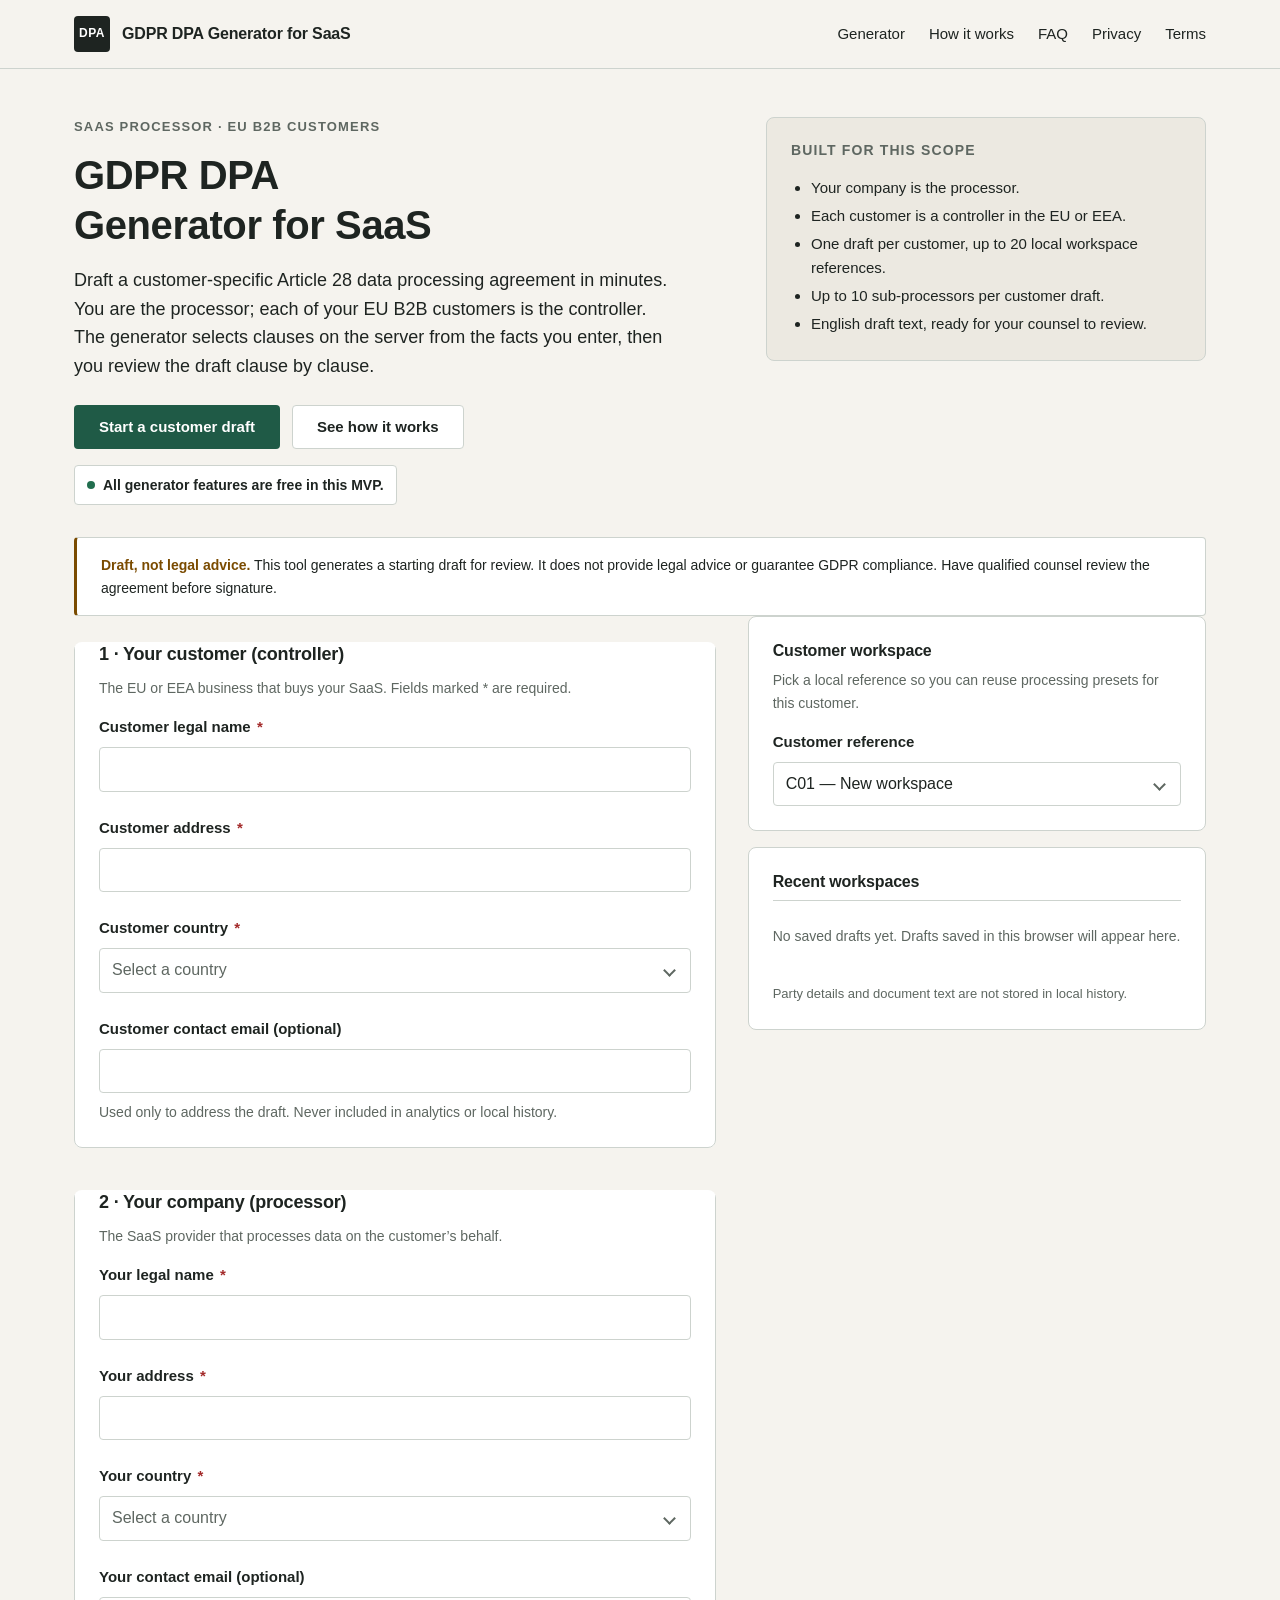
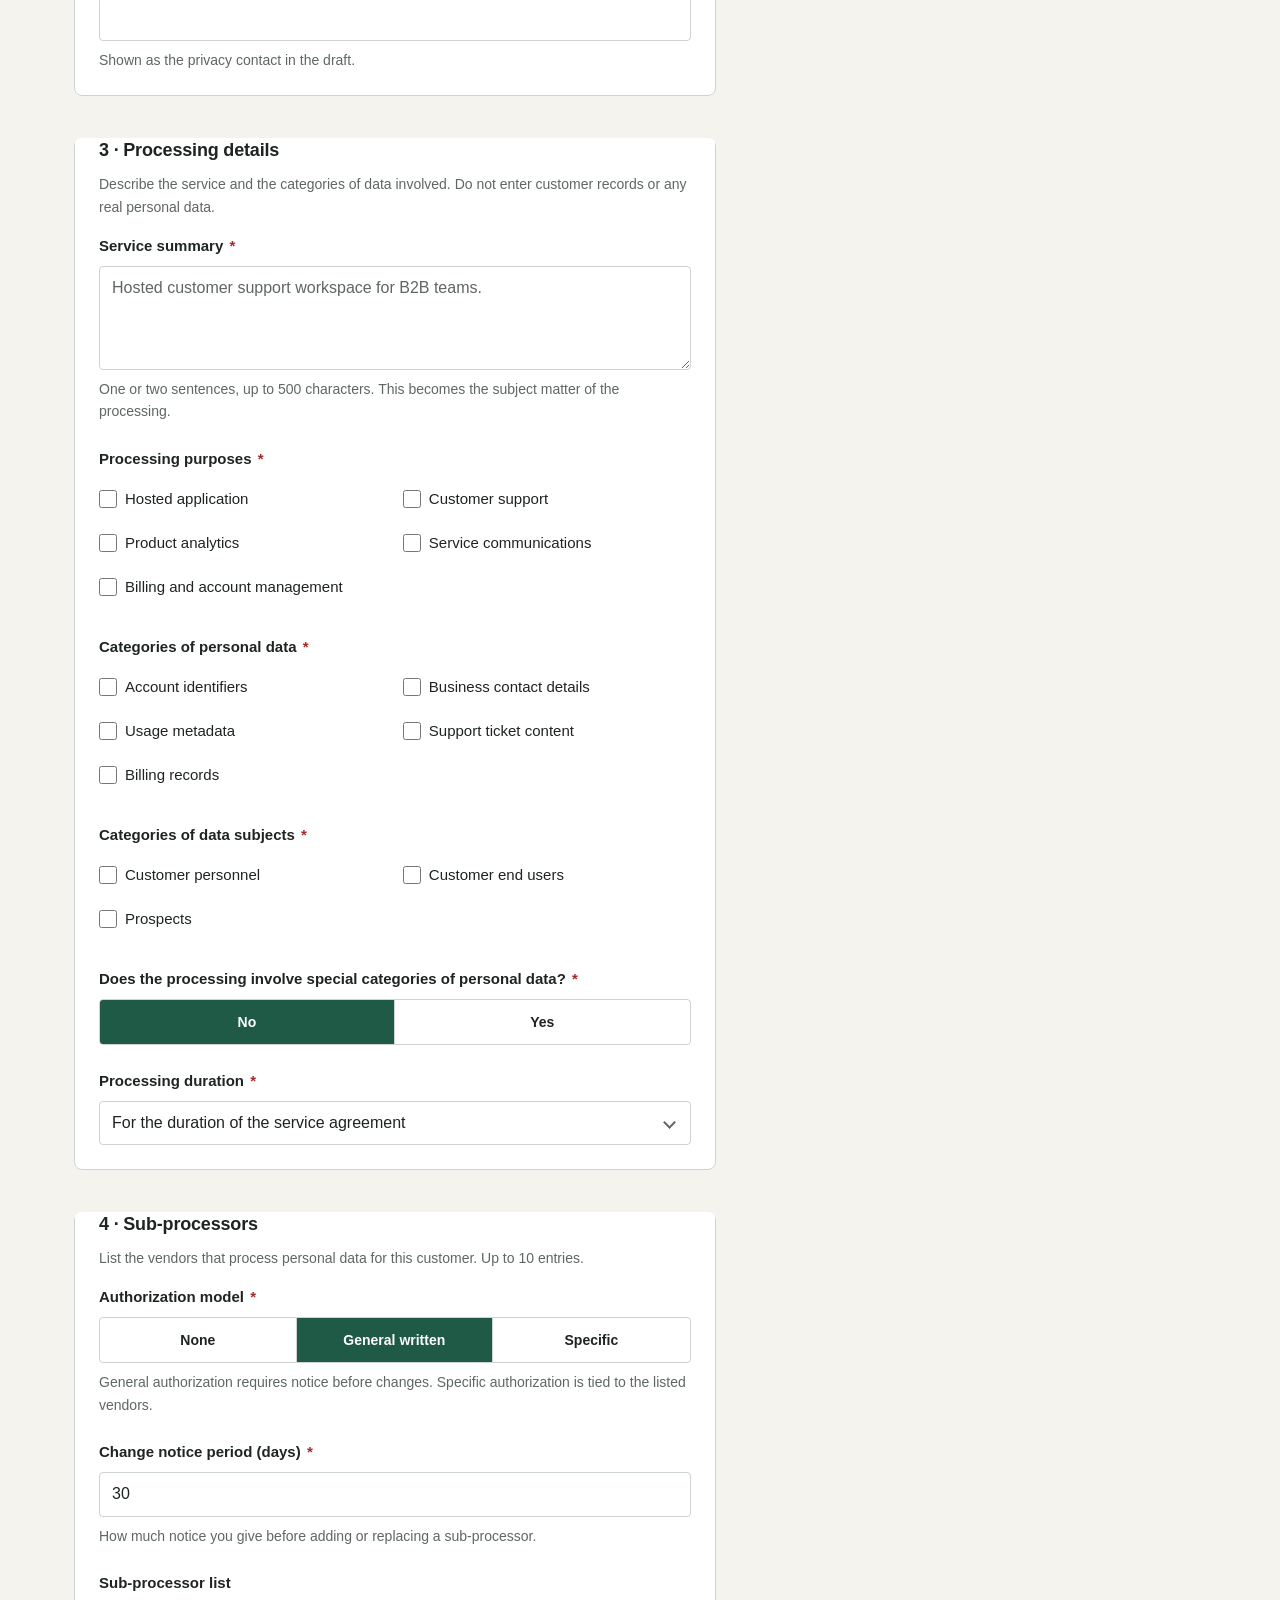
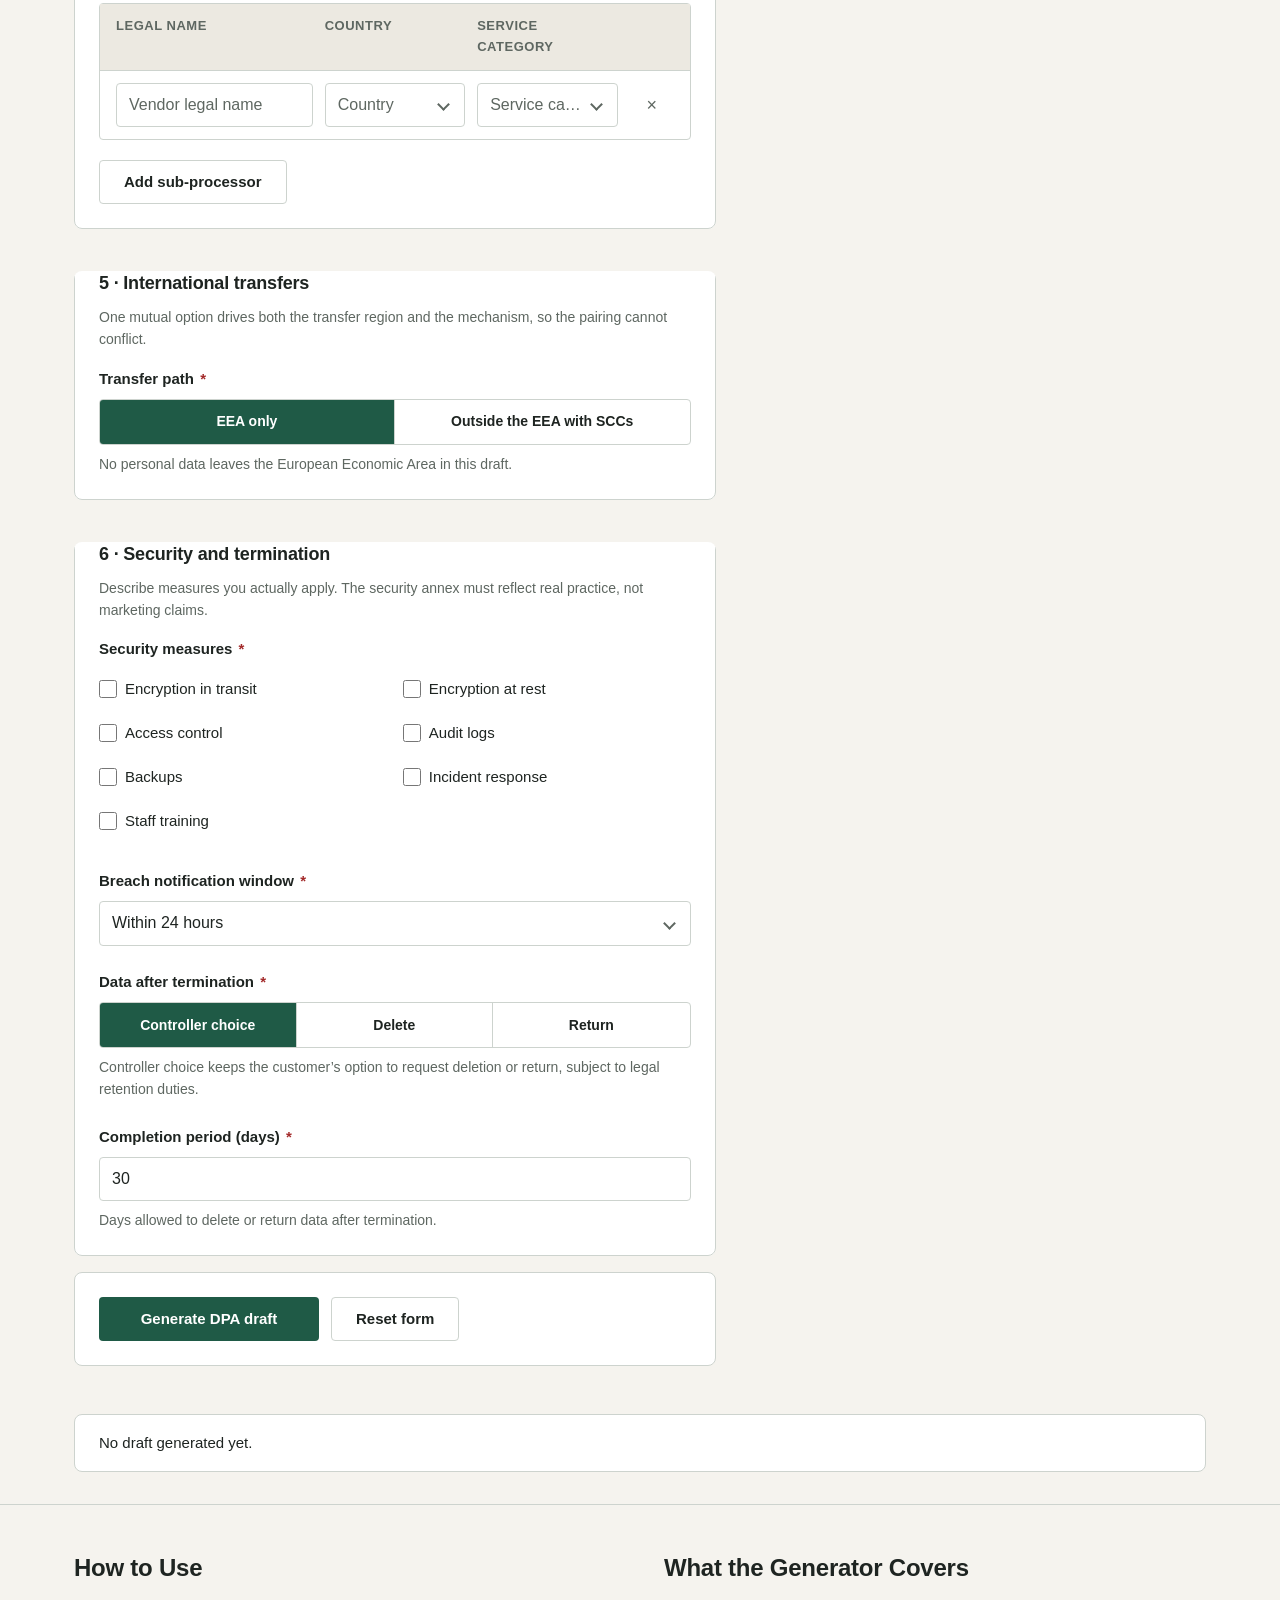
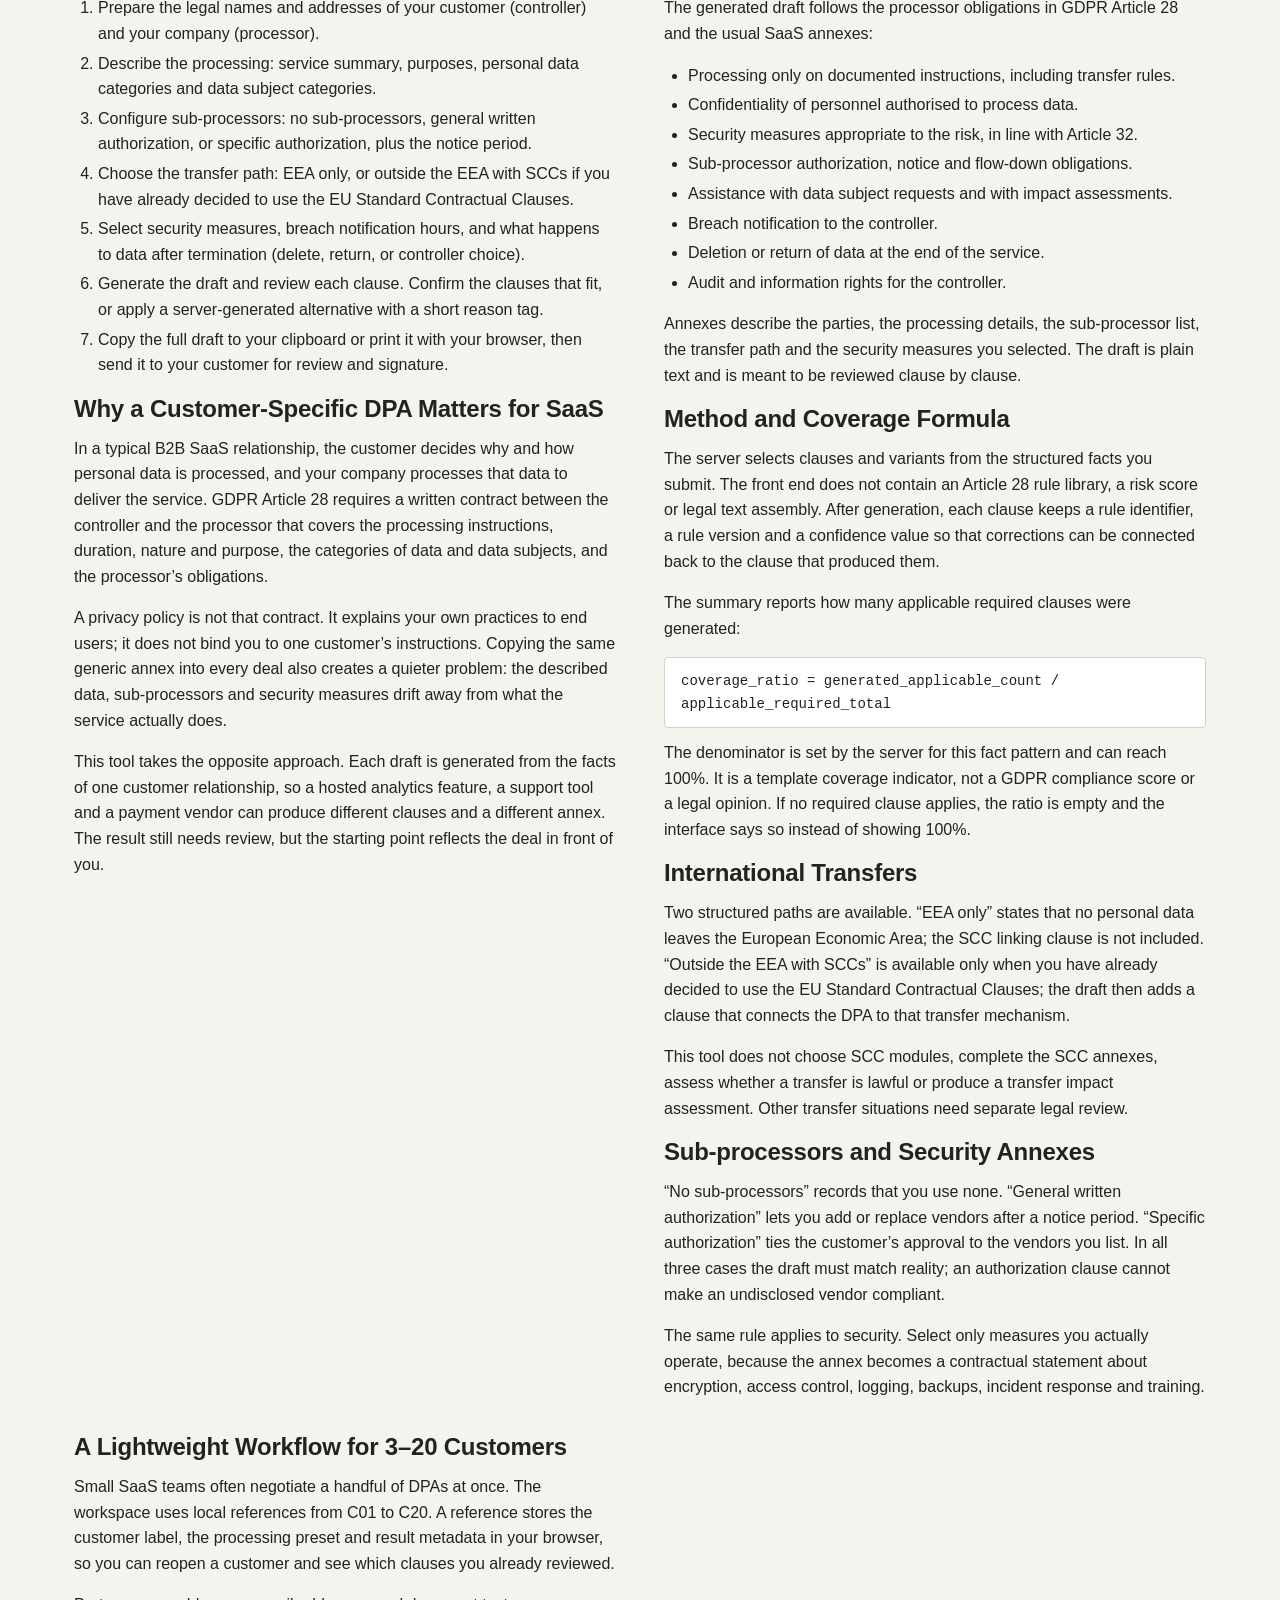
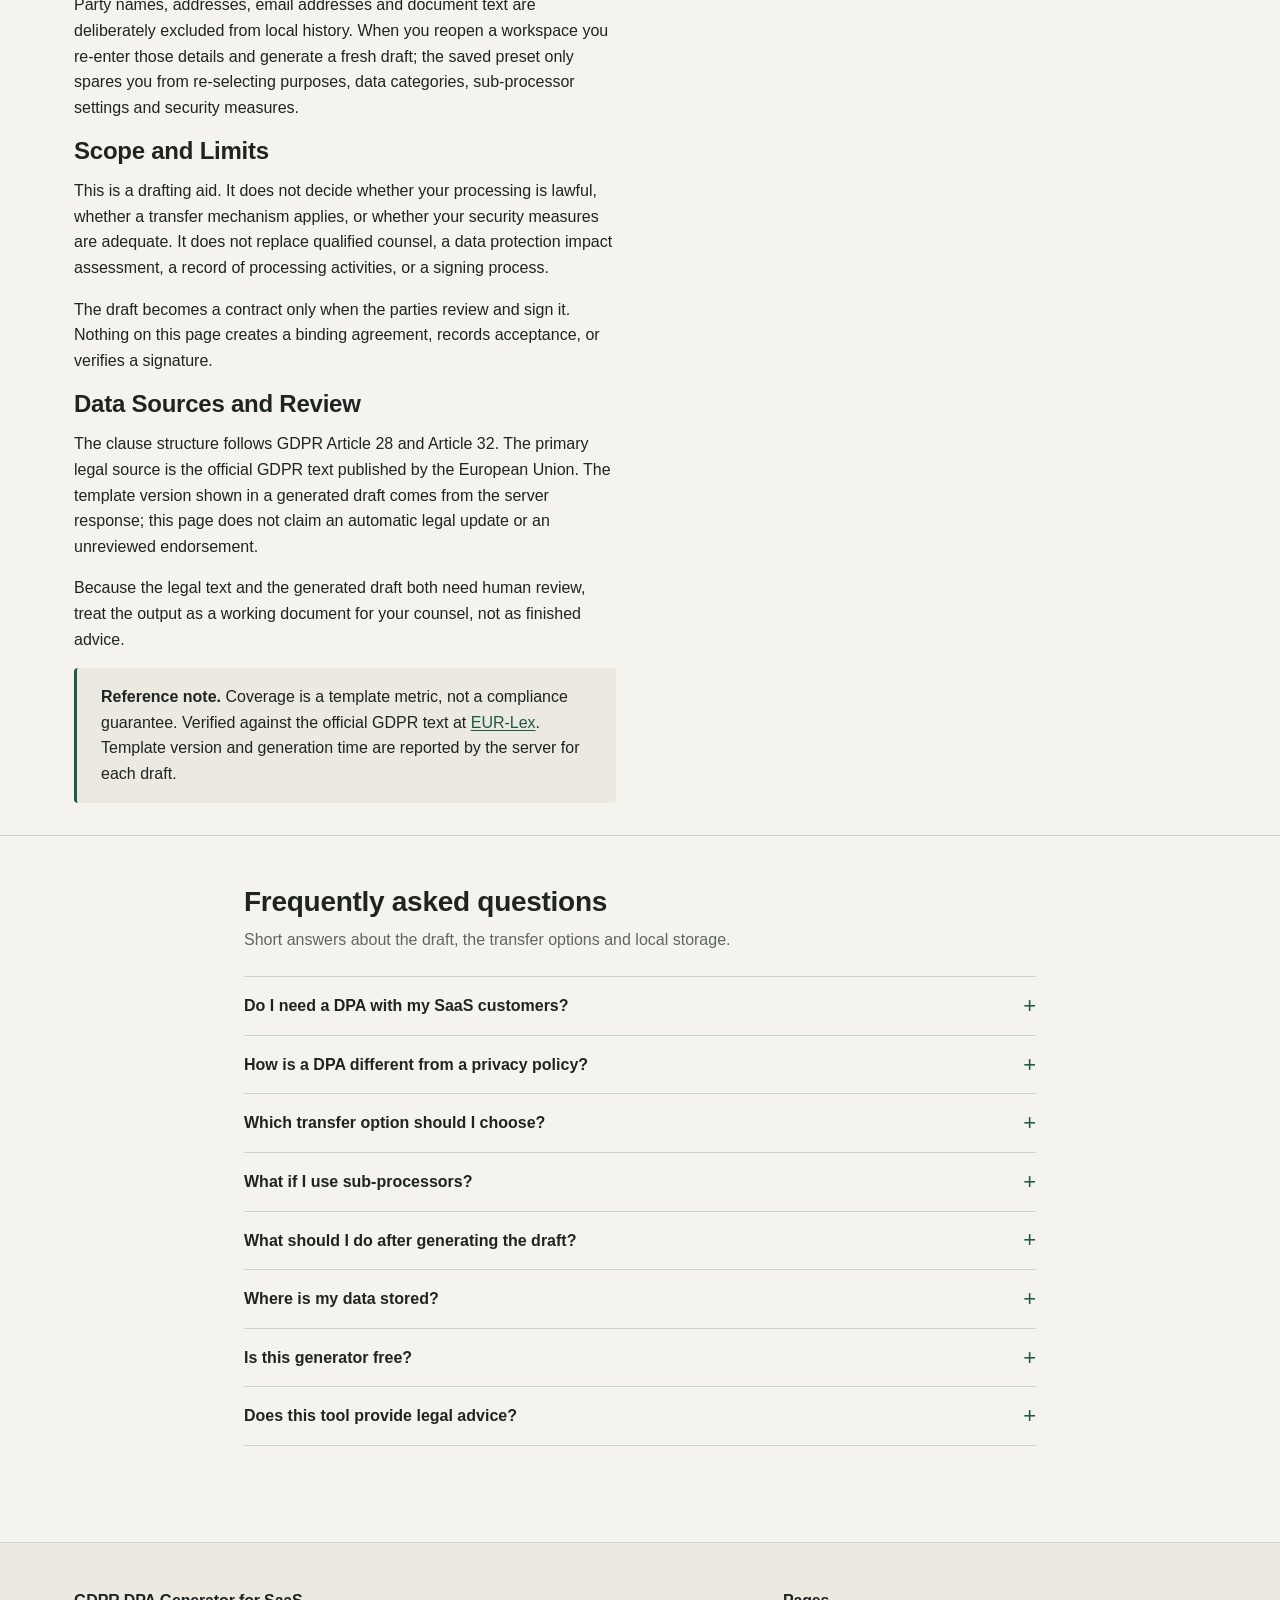
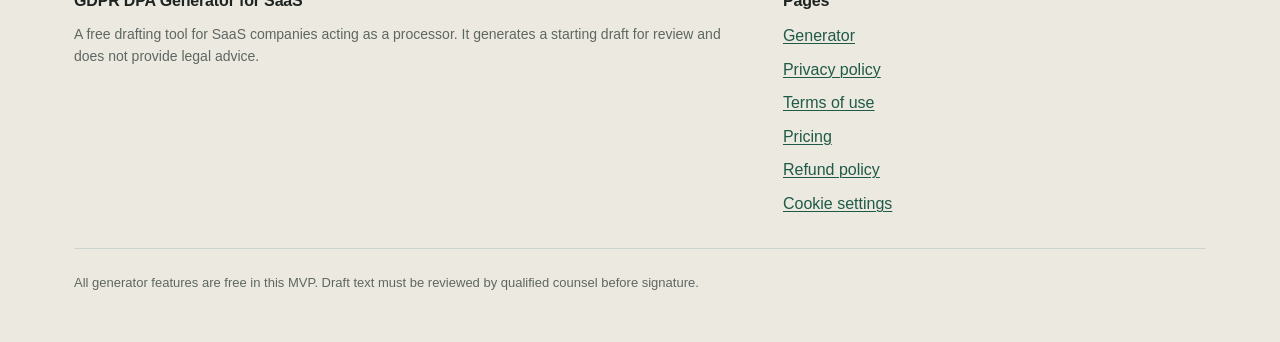
==== commit 0299b362: "feat(frontend): F0 删零价值采集 + F1 补合规页 + F3 接 SDK v3（gdpr-dpa-saas） - F0 删：assets/js/telemetry-result-h" ====
--- a/index.html
+++ b/index.html
@@ -1,830 +1,827 @@
-<!DOCTYPE html>
-<html lang="en">
-<head>
-  <script src="assets/js/telemetry-result-hooks.js?v=1.0.0"></script>
-  <meta charset="utf-8">
-  <meta name="viewport" content="width=device-width, initial-scale=1.0">
-  <title>GDPR DPA Generator for SaaS — Article 28 Drafts</title>
-  <meta name="description" content="Generate a customer-specific GDPR Article 28 DPA draft for your SaaS. Review each clause, copy or print, and track up to 20 customers locally. Free.">
-  <link rel="canonical" href="https://saasdpalab.com/">
-  <link rel="icon" href="/assets/favicon.svg" type="image/svg+xml">
-
-  <meta property="og:type" content="website">
-  <meta property="og:site_name" content="GDPR DPA Generator">
-  <meta property="og:title" content="GDPR DPA Generator for SaaS — Article 28 Drafts">
-  <meta property="og:description" content="Generate a customer-specific GDPR Article 28 DPA draft for your SaaS. Review each clause, copy or print, and track up to 20 customers locally. Free.">
-  <meta property="og:url" content="https://saasdpalab.com/">
-  <meta property="og:image" content="https://saasdpalab.com/assets/og-image.png">
-  <meta name="twitter:card" content="summary_large_image">
-  <meta name="twitter:title" content="GDPR DPA Generator for SaaS">
-  <meta name="twitter:description" content="Customer-specific Article 28 DPA drafts: review each clause, copy or print, keep a local workspace. Free in this MVP.">
-  <meta name="twitter:image" content="https://saasdpalab.com/assets/og-image.png">
-  <link rel="stylesheet" href="style.css?v=0.3.2">
-  <script src="_site_config.js?v=0.3.3"></script>
-  <script src="gdpr-dpa-saas-telemetry.js?v=0.3.7"></script>
-  <script type="module" src="app.js?v=0.3.5"></script>
-  <!-- 补充采集（P0）：page_vitals / js_error / utm_capture。
-       放在 telemetry 之后：它靠 __TELEMETRY__.track 发送、靠 __VR_CONSENT__ 门控，
-       自己不发请求、不建队列——门控仍然只有一套。 -->
-  <script src="telemetry-extras.js?v=1.0.2" defer></script>
-
-  <script type="application/ld+json">
-  {
-    "@context": "https://schema.org",
-    "@type": "WebApplication",
-    "name": "GDPR DPA Generator for SaaS",
-    "url": "https://saasdpalab.com/",
-    "applicationCategory": "BusinessApplication",
-    "operatingSystem": "Any modern browser",
-    "inLanguage": "en",
-    "description": "A free tool for SaaS companies acting as a processor. It generates a customer-specific Article 28 data processing agreement draft from structured processing facts, then lets you review, correct, copy and print it.",
-    "isAccessibleForFree": true,
-    "offers": {
-      "@type": "Offer",
-      "price": "0",
-      "priceCurrency": "USD"
-    },
-    "featureList": [
-      "Customer-specific Article 28 DPA draft generated on the server",
-      "Clause-by-clause review with server-generated alternatives",
-      "Copy the full draft to the clipboard",
-      "Print the draft with the browser",
-      "Local workspace references for up to 20 customers"
-    ]
-  }
-  </script>
-
-  <script type="application/ld+json">
-  {
-    "@context": "https://schema.org",
-    "@type": "HowTo",
-    "name": "How to generate a customer-specific SaaS DPA",
-    "description": "Prepare processing facts for one B2B customer, generate the draft, review each clause, then copy or print the result.",
-    "inLanguage": "en",
-    "step": [
-      {
-        "@type": "HowToStep",
-        "position": 1,
-        "name": "Prepare the parties",
-        "text": "Prepare the legal names and addresses of your customer (controller) and your company (processor)."
-      },
-      {
-        "@type": "HowToStep",
-        "position": 2,
-        "name": "Describe the processing",
-        "text": "Describe the processing: service summary, purposes, personal data categories and data subject categories."
-      },
-      {
-        "@type": "HowToStep",
-        "position": 3,
-        "name": "Configure sub-processors",
-        "text": "Configure sub-processors: no sub-processors, general written authorization, or specific authorization, plus the notice period."
-      },
-      {
-        "@type": "HowToStep",
-        "position": 4,
-        "name": "Choose the transfer path",
-        "text": "Choose the transfer path: EEA only, or outside the EEA with SCCs if you have already decided to use the EU Standard Contractual Clauses."
-      },
-      {
-        "@type": "HowToStep",
-        "position": 5,
-        "name": "Select security and termination terms",
-        "text": "Select security measures, breach notification hours, and what happens to data after termination (delete, return, or controller choice)."
-      },
-      {
-        "@type": "HowToStep",
-        "position": 6,
-        "name": "Generate and review",
-        "text": "Generate the draft and review each clause. Confirm the clauses that fit, or apply a server-generated alternative with a short reason tag."
-      },
-      {
-        "@type": "HowToStep",
-        "position": 7,
-        "name": "Copy or print",
-        "text": "Copy the full draft to your clipboard or print it with your browser, then send it to your customer for review and signature."
-      }
-    ]
-  }
-  </script>
-
-  <script type="application/ld+json">
-  {
-    "@context": "https://schema.org",
-    "@type": "FAQPage",
-    "inLanguage": "en",
-    "mainEntity": [
-      {
-        "@type": "Question",
-        "name": "Do I need a DPA with my SaaS customers?",
-        "acceptedAnswer": {
-          "@type": "Answer",
-          "text": "If you process personal data on behalf of a business customer, GDPR Article 28 requires a written contract that sets out the processing instructions, duration, nature and purpose. The customer is usually the controller and your SaaS is the processor. This tool produces a starting draft of that contract for one customer at a time."
-        }
-      },
-      {
-        "@type": "Question",
-        "name": "How is a DPA different from a privacy policy?",
-        "acceptedAnswer": {
-          "@type": "Answer",
-          "text": "A privacy policy explains to end users what data you collect and why. A DPA is a contract between your company and a business customer that governs how you process data on that customer's behalf. A privacy policy does not replace the Article 28 contract."
-        }
-      },
-      {
-        "@type": "Question",
-        "name": "Which transfer option should I choose?",
-        "acceptedAnswer": {
-          "@type": "Answer",
-          "text": "Choose EEA only when no personal data leaves the European Economic Area. Choose outside the EEA with SCCs only if you have already decided to use the EU Standard Contractual Clauses. The generator adds a linking clause for that path. It does not select SCC modules or assess whether a transfer is lawful, so consult qualified counsel for other transfer situations."
-        }
-      },
-      {
-        "@type": "Question",
-        "name": "What if I use sub-processors?",
-        "acceptedAnswer": {
-          "@type": "Answer",
-          "text": "Select general written authorization or specific authorization and list up to 10 sub-processors. The draft adds the matching authorization and notice terms. Review the list before you send the draft, because the agreement must reflect your real vendors."
-        }
-      },
-      {
-        "@type": "Question",
-        "name": "What should I do after generating the draft?",
-        "acceptedAnswer": {
-          "@type": "Answer",
-          "text": "Review every clause against your actual service, apply alternatives where they fit better, then copy or print the draft. Send it to the customer for review and signature. This tool does not sign, send or track agreements."
-        }
-      },
-      {
-        "@type": "Question",
-        "name": "Where is my data stored?",
-        "acceptedAnswer": {
-          "@type": "Answer",
-          "text": "Form values are sent to the generation service only to produce the draft. Your browser can keep a local workspace record with a customer reference, processing presets and result metadata; party names, addresses, email addresses and document text are not saved in local history. Analytics events, if you accept them, contain counts and timings, not company names or draft text."
-        }
-      },
-      {
-        "@type": "Question",
-        "name": "Is this generator free?",
-        "acceptedAnswer": {
-          "@type": "Answer",
-          "text": "All generator features are free in this MVP. There is no account, no payment step and no locked section."
-        }
-      },
-      {
-        "@type": "Question",
-        "name": "Does this tool provide legal advice?",
-        "acceptedAnswer": {
-          "@type": "Answer",
-          "text": "No. This tool generates a starting draft for review. It does not provide legal advice or guarantee GDPR compliance. Have qualified counsel review the agreement before signature."
-        }
-      }
-    ]
-  }
-  </script>
-</head>
-<body>
-  <a class="skip-link" href="#main">Skip to main content</a>
-
-  <header class="site-header">
-    <div class="container header-inner">
-      <a class="brand" href="index.html">
-        <span class="brand-mark" aria-hidden="true">DPA</span>
-        <span>GDPR DPA Generator for SaaS</span>
-      </a>
-      <nav class="site-nav" aria-label="Main">
-        <ul>
-          <li><a href="#generator">Generator</a></li>
-          <li><a href="#how-it-works">How it works</a></li>
-          <li><a href="#faq">FAQ</a></li>
-          <li><a href="gdpr-dpa-saas-privacy.html">Privacy</a></li>
-          <li><a href="gdpr-dpa-saas-terms.html">Terms</a></li>
-        </ul>
-      </nav>
-    </div>
-  </header>
-
-  <main id="main">
-    <section class="hero">
-      <div class="container hero-grid">
-        <div>
-          <p class="eyebrow">SaaS processor · EU B2B customers</p>
-          <h1>GDPR DPA Generator for SaaS</h1>
-          <p class="lede">Draft a customer-specific Article 28 data processing agreement in minutes. You are the processor; each of your EU B2B customers is the controller. The generator selects clauses on the server from the facts you enter, then you review the draft clause by clause.</p>
-          <div class="hero-actions">
-            <a class="btn btn-primary" href="#generator">Start a customer draft</a>
-            <a class="btn btn-secondary" href="#how-it-works">See how it works</a>
-          </div>
-          <p class="free-badge">All generator features are free in this MVP.</p>
-        </div>
-        <aside class="scope-card" aria-labelledby="scope-title">
-          <h2 id="scope-title">Built for this scope</h2>
-          <ul>
-            <li>Your company is the processor.</li>
-            <li>Each customer is a controller in the EU or EEA.</li>
-            <li>One draft per customer, up to 20 local workspace references.</li>
-            <li>Up to 10 sub-processors per customer draft.</li>
-            <li>English draft text, ready for your counsel to review.</li>
-          </ul>
-        </aside>
-      </div>
-    </section>
-
-    <div class="container">
-      <p class="legal-notice"><strong>Draft, not legal advice.</strong> This tool generates a starting draft for review. It does not provide legal advice or guarantee GDPR compliance. Have qualified counsel review the agreement before signature.</p>
-    </div>
-
-    <section class="workspace" id="generator" aria-labelledby="generator-title">
-      <div class="container">
-        <h2 class="visually-hidden" id="generator-title">Customer DPA workspace</h2>
-        <div class="workspace-grid">
-
-          <form class="dpa-form" id="dpa-form" novalidate>
-            <fieldset class="field-group">
-              <legend>1 · Your customer (controller)</legend>
-              <p class="group-hint">The EU or EEA business that buys your SaaS. Fields marked * are required.</p>
-              <div class="group-body">
-                <div class="field">
-                  <label class="field-label" for="controller-legal-name" id="controller-legal-name-label">Customer legal name <span class="req" aria-hidden="true">*</span></label>
-                  <input type="text" id="controller-legal-name" name="controller_legal_name" maxlength="160" autocomplete="organization" required aria-required="true" aria-describedby="err-controller-legal-name">
-                  <p class="field-error" id="err-controller-legal-name" hidden></p>
-                </div>
-                <div class="field">
-                  <label class="field-label" for="controller-address">Customer address <span class="req" aria-hidden="true">*</span></label>
-                  <input type="text" id="controller-address" name="controller_address" maxlength="300" autocomplete="street-address" required aria-required="true" aria-describedby="err-controller-address">
-                  <p class="field-error" id="err-controller-address" hidden></p>
-                </div>
-                <div class="field">
-                  <label class="field-label" for="controller-country">Customer country <span class="req" aria-hidden="true">*</span></label>
-                  <div class="select" data-select>
-                    <select id="controller-country" name="controller_country" required aria-required="true" aria-describedby="err-controller-country">
-                      <option value="">Select a country</option>
-                      <option value="DE">Germany</option>
-                      <option value="FR">France</option>
-                      <option value="NL">Netherlands</option>
-                      <option value="IE">Ireland</option>
-                      <option value="ES">Spain</option>
-                      <option value="IT">Italy</option>
-                      <option value="BE">Belgium</option>
-                      <option value="AT">Austria</option>
-                      <option value="PL">Poland</option>
-                      <option value="SE">Sweden</option>
-                      <option value="DK">Denmark</option>
-                      <option value="FI">Finland</option>
-                      <option value="PT">Portugal</option>
-                      <option value="CZ">Czechia</option>
-                      <option value="EEA_OTHER">Other EEA country</option>
-                      <option value="GB">United Kingdom</option>
-                      <option value="US">United States</option>
-                      <option value="CA">Canada</option>
-                      <option value="CH">Switzerland</option>
-                      <option value="OTHER">Other country</option>
-                    </select>
-                  </div>
-                  <p class="field-error" id="err-controller-country" hidden></p>
-                </div>
-                <div class="field">
-                  <label class="field-label" for="controller-contact-email">Customer contact email (optional)</label>
-                  <input type="email" id="controller-contact-email" name="controller_contact_email" maxlength="160" autocomplete="email" inputmode="email" aria-describedby="hint-controller-email err-controller-contact-email">
-                  <p class="field-hint" id="hint-controller-email">Used only to address the draft. Never included in analytics or local history.</p>
-                  <p class="field-error" id="err-controller-contact-email" hidden></p>
-                </div>
-              </div>
-            </fieldset>
-
-            <fieldset class="field-group">
-              <legend>2 · Your company (processor)</legend>
-              <p class="group-hint">The SaaS provider that processes data on the customer’s behalf.</p>
-              <div class="group-body">
-                <div class="field">
-                  <label class="field-label" for="processor-legal-name">Your legal name <span class="req" aria-hidden="true">*</span></label>
-                  <input type="text" id="processor-legal-name" name="processor_legal_name" maxlength="160" autocomplete="organization" required aria-required="true" aria-describedby="err-processor-legal-name">
-                  <p class="field-error" id="err-processor-legal-name" hidden></p>
-                </div>
-                <div class="field">
-                  <label class="field-label" for="processor-address">Your address <span class="req" aria-hidden="true">*</span></label>
-                  <input type="text" id="processor-address" name="processor_address" maxlength="300" autocomplete="street-address" required aria-required="true" aria-describedby="err-processor-address">
-                  <p class="field-error" id="err-processor-address" hidden></p>
-                </div>
-                <div class="field">
-                  <label class="field-label" for="processor-country">Your country <span class="req" aria-hidden="true">*</span></label>
-                  <div class="select" data-select>
-                    <select id="processor-country" name="processor_country" required aria-required="true" aria-describedby="err-processor-country">
-                      <option value="">Select a country</option>
-                      <option value="DE">Germany</option>
-                      <option value="FR">France</option>
-                      <option value="NL">Netherlands</option>
-                      <option value="IE">Ireland</option>
-                      <option value="ES">Spain</option>
-                      <option value="IT">Italy</option>
-                      <option value="BE">Belgium</option>
-                      <option value="AT">Austria</option>
-                      <option value="PL">Poland</option>
-                      <option value="SE">Sweden</option>
-                      <option value="DK">Denmark</option>
-                      <option value="FI">Finland</option>
-                      <option value="PT">Portugal</option>
-                      <option value="CZ">Czechia</option>
-                      <option value="EEA_OTHER">Other EEA country</option>
-                      <option value="GB">United Kingdom</option>
-                      <option value="US">United States</option>
-                      <option value="CA">Canada</option>
-                      <option value="CH">Switzerland</option>
-                      <option value="OTHER">Other country</option>
-                    </select>
-                  </div>
-                  <p class="field-error" id="err-processor-country" hidden></p>
-                </div>
-                <div class="field">
-                  <label class="field-label" for="processor-contact-email">Your contact email (optional)</label>
-                  <input type="email" id="processor-contact-email" name="processor_contact_email" maxlength="160" autocomplete="email" inputmode="email" aria-describedby="hint-processor-email err-processor-contact-email">
-                  <p class="field-hint" id="hint-processor-email">Shown as the privacy contact in the draft.</p>
-                  <p class="field-error" id="err-processor-contact-email" hidden></p>
-                </div>
-              </div>
-            </fieldset>
-
-            <fieldset class="field-group">
-              <legend>3 · Processing details</legend>
-              <p class="group-hint">Describe the service and the categories of data involved. Do not enter customer records or any real personal data.</p>
-              <div class="group-body">
-                <div class="field">
-                  <label class="field-label" for="service-summary">Service summary <span class="req" aria-hidden="true">*</span></label>
-                  <textarea id="service-summary" name="service_summary" maxlength="500" required aria-required="true" aria-describedby="hint-service-summary err-service-summary" placeholder="Hosted customer support workspace for B2B teams."></textarea>
-                  <p class="field-hint" id="hint-service-summary">One or two sentences, up to 500 characters. This becomes the subject matter of the processing.</p>
-                  <p class="field-error" id="err-service-summary" hidden></p>
-                </div>
-                <div class="field" role="group" aria-labelledby="purposes-label" aria-describedby="err-purposes">
-                  <p class="field-label" id="purposes-label">Processing purposes <span class="req" aria-hidden="true">*</span></p>
-                  <div class="option-grid">
-                    <label class="option"><input type="checkbox" name="purposes" value="hosted_application"> Hosted application</label>
-                    <label class="option"><input type="checkbox" name="purposes" value="customer_support"> Customer support</label>
-                    <label class="option"><input type="checkbox" name="purposes" value="product_analytics"> Product analytics</label>
-                    <label class="option"><input type="checkbox" name="purposes" value="service_communications"> Service communications</label>
-                    <label class="option"><input type="checkbox" name="purposes" value="billing"> Billing and account management</label>
-                  </div>
-                  <p class="field-error" id="err-purposes" hidden></p>
-                </div>
-                <div class="field" role="group" aria-labelledby="data-categories-label" aria-describedby="err-data-categories">
-                  <p class="field-label" id="data-categories-label">Categories of personal data <span class="req" aria-hidden="true">*</span></p>
-                  <div class="option-grid">
-                    <label class="option"><input type="checkbox" name="data_categories" value="account_identifiers"> Account identifiers</label>
-                    <label class="option"><input type="checkbox" name="data_categories" value="contact_details"> Business contact details</label>
-                    <label class="option"><input type="checkbox" name="data_categories" value="usage_metadata"> Usage metadata</label>
-                    <label class="option"><input type="checkbox" name="data_categories" value="support_content"> Support ticket content</label>
-                    <label class="option"><input type="checkbox" name="data_categories" value="billing_records"> Billing records</label>
-                  </div>
-                  <p class="field-error" id="err-data-categories" hidden></p>
-                </div>
-                <div class="field" role="group" aria-labelledby="data-subjects-label" aria-describedby="err-data-subject-categories">
-                  <p class="field-label" id="data-subjects-label">Categories of data subjects <span class="req" aria-hidden="true">*</span></p>
-                  <div class="option-grid">
-                    <label class="option"><input type="checkbox" name="data_subject_categories" value="customer_personnel"> Customer personnel</label>
-                    <label class="option"><input type="checkbox" name="data_subject_categories" value="end_users"> Customer end users</label>
-                    <label class="option"><input type="checkbox" name="data_subject_categories" value="prospects"> Prospects</label>
-                  </div>
-                  <p class="field-error" id="err-data-subject-categories" hidden></p>
-                </div>
-                <div class="field" role="radiogroup" aria-labelledby="special-category-label" aria-describedby="err-special-category-data">
-                  <p class="field-label" id="special-category-label">Does the processing involve special categories of personal data? <span class="req" aria-hidden="true">*</span></p>
-                  <div class="segmented">
-                    <label><input type="radio" name="special_category_data" value="false" checked> <span>No</span></label>
-                    <label><input type="radio" name="special_category_data" value="true"> <span>Yes</span></label>
-                  </div>
-                  <p class="inline-alert" id="special-category-alert" hidden>Special categories require enhanced review. The draft is flagged, but this tool does not assess the legal basis. Do not enter any actual personal data.</p>
-                  <p class="field-error" id="err-special-category-data" hidden></p>
-                </div>
-                <div class="field">
-                  <label class="field-label" for="duration">Processing duration <span class="req" aria-hidden="true">*</span></label>
-                  <div class="select" data-select>
-                    <select id="duration" name="duration" required aria-required="true" aria-describedby="err-duration">
-                      <option value="service_term" selected>For the duration of the service agreement</option>
-                      <option value="twelve_months">12 months</option>
-                      <option value="twenty_four_months">24 months</option>
-                      <option value="project_term">Project term</option>
-                    </select>
-                  </div>
-                  <p class="field-error" id="err-duration" hidden></p>
-                </div>
-              </div>
-            </fieldset>
-
-            <fieldset class="field-group">
-              <legend>4 · Sub-processors</legend>
-              <p class="group-hint">List the vendors that process personal data for this customer. Up to 10 entries.</p>
-              <div class="group-body">
-                <div class="field" role="radiogroup" aria-labelledby="subprocessor-authorization-label">
-                  <p class="field-label" id="subprocessor-authorization-label">Authorization model <span class="req" aria-hidden="true">*</span></p>
-                  <div class="segmented">
-                    <label><input type="radio" name="subprocessor_authorization" value="none"> <span>None</span></label>
-                    <label><input type="radio" name="subprocessor_authorization" value="general" checked> <span>General written</span></label>
-                    <label><input type="radio" name="subprocessor_authorization" value="specific"> <span>Specific</span></label>
-                  </div>
-                  <p class="field-hint">General authorization requires notice before changes. Specific authorization is tied to the listed vendors.</p>
-                </div>
-
-                <div id="subprocessor-items-block">
-                  <div class="field">
-                    <label class="field-label" for="notice-days">Change notice period (days) <span class="req" aria-hidden="true">*</span></label>
-                    <input type="number" id="notice-days" name="notice_days" min="1" max="365" step="1" value="30" inputmode="numeric" aria-describedby="hint-notice-days err-notice-days">
-                    <p class="field-hint" id="hint-notice-days">How much notice you give before adding or replacing a sub-processor.</p>
-                    <p class="field-error" id="err-notice-days" hidden></p>
-                  </div>
-
-                  <div class="field">
-                    <p class="field-label">Sub-processor list</p>
-                    <div class="repeater">
-                      <div class="repeater-head" aria-hidden="true">
-                        <span>Legal name</span>
-                        <span>Country</span>
-                        <span>Service category</span>
-                        <span></span>
-                      </div>
-                      <div id="subprocessor-rows"></div>
-                    </div>
-                    <div class="repeater-actions">
-                      <button type="button" class="btn btn-secondary" id="add-subprocessor">Add sub-processor</button>
-                    </div>
-                  </div>
-                </div>
-              </div>
-            </fieldset>
-
-            <fieldset class="field-group">
-              <legend>5 · International transfers</legend>
-              <p class="group-hint">One mutual option drives both the transfer region and the mechanism, so the pairing cannot conflict.</p>
-              <div class="group-body">
-                <div class="field" role="radiogroup" aria-labelledby="transfer-mode-label">
-                  <p class="field-label" id="transfer-mode-label">Transfer path <span class="req" aria-hidden="true">*</span></p>
-                  <div class="segmented">
-                    <label><input type="radio" name="transfer_mode" value="eea_only" checked> <span>EEA only</span></label>
-                    <label><input type="radio" name="transfer_mode" value="third_country_scc"> <span>Outside the EEA with SCCs</span></label>
-                  </div>
-                  <p class="field-hint" id="transfer-note-eea">No personal data leaves the European Economic Area in this draft.</p>
-                  <p class="field-hint" id="transfer-note-scc" hidden>Choose this only if you have already decided to use the EU Standard Contractual Clauses. The draft adds a linking clause; it does not select SCC modules or assess transfer risk.</p>
-                </div>
-              </div>
-            </fieldset>
-
-            <fieldset class="field-group">
-              <legend>6 · Security and termination</legend>
-              <p class="group-hint">Describe measures you actually apply. The security annex must reflect real practice, not marketing claims.</p>
-              <div class="group-body">
-                <div class="field" role="group" aria-labelledby="security-measures-label" aria-describedby="err-security-measures">
-                  <p class="field-label" id="security-measures-label">Security measures <span class="req" aria-hidden="true">*</span></p>
-                  <div class="option-grid">
-                    <label class="option"><input type="checkbox" name="security_measures" value="encryption_in_transit"> Encryption in transit</label>
-                    <label class="option"><input type="checkbox" name="security_measures" value="encryption_at_rest"> Encryption at rest</label>
-                    <label class="option"><input type="checkbox" name="security_measures" value="access_control"> Access control</label>
-                    <label class="option"><input type="checkbox" name="security_measures" value="audit_logs"> Audit logs</label>
-                    <label class="option"><input type="checkbox" name="security_measures" value="backups"> Backups</label>
-                    <label class="option"><input type="checkbox" name="security_measures" value="incident_response"> Incident response</label>
-                    <label class="option"><input type="checkbox" name="security_measures" value="staff_training"> Staff training</label>
-                  </div>
-                  <p class="field-error" id="err-security-measures" hidden></p>
-                </div>
-                <div class="field">
-                  <label class="field-label" for="breach-hours">Breach notification window <span class="req" aria-hidden="true">*</span></label>
-                  <div class="select" data-select>
-                    <select id="breach-hours" name="breach_notice_hours" required aria-required="true" aria-describedby="err-breach-hours">
-                      <option value="24" selected>Within 24 hours</option>
-                      <option value="48">Within 48 hours</option>
-                      <option value="72">Within 72 hours</option>
-                    </select>
-                  </div>
-                  <p class="field-error" id="err-breach-hours" hidden></p>
-                </div>
-                <div class="field" role="radiogroup" aria-labelledby="termination-disposition-label">
-                  <p class="field-label" id="termination-disposition-label">Data after termination <span class="req" aria-hidden="true">*</span></p>
-                  <div class="segmented">
-                    <label><input type="radio" name="termination_data_disposition" value="controller_choice" checked> <span>Controller choice</span></label>
-                    <label><input type="radio" name="termination_data_disposition" value="delete"> <span>Delete</span></label>
-                    <label><input type="radio" name="termination_data_disposition" value="return"> <span>Return</span></label>
-                  </div>
-                  <p class="field-hint">Controller choice keeps the customer’s option to request deletion or return, subject to legal retention duties.</p>
-                </div>
-                <div class="field">
-                  <label class="field-label" for="completion-days">Completion period (days) <span class="req" aria-hidden="true">*</span></label>
-                  <input type="number" id="completion-days" name="termination_completion_days" min="1" max="365" step="1" value="30" inputmode="numeric" aria-describedby="hint-completion-days err-completion-days">
-                  <p class="field-hint" id="hint-completion-days">Days allowed to delete or return data after termination.</p>
-                  <p class="field-error" id="err-completion-days" hidden></p>
-                </div>
-              </div>
-            </fieldset>
-
-            <div class="submit-bar">
-              <button type="submit" class="btn btn-primary" id="generate-button">Generate DPA draft</button>
-              <button type="reset" class="btn btn-secondary">Reset form</button>
-            </div>
-          </form>
-
-          <aside class="workspace-side" aria-label="Customer workspace">
-            <div class="side-card">
-              <h2>Customer workspace</h2>
-              <p class="field-hint">Pick a local reference so you can reuse processing presets for this customer.</p>
-              <div class="field">
-                <label class="field-label" for="customer-ref">Customer reference</label>
-                <div class="select" data-select>
-                  <select id="customer-ref" name="customer_ref">
-                    <option value="C01" selected>C01 — New workspace</option>
-                    <option value="C02">C02</option>
-                    <option value="C03">C03</option>
-                    <option value="C04">C04</option>
-                    <option value="C05">C05</option>
-                    <option value="C06">C06</option>
-                    <option value="C07">C07</option>
-                    <option value="C08">C08</option>
-                    <option value="C09">C09</option>
-                    <option value="C10">C10</option>
-                    <option value="C11">C11</option>
-                    <option value="C12">C12</option>
-                    <option value="C13">C13</option>
-                    <option value="C14">C14</option>
-                    <option value="C15">C15</option>
-                    <option value="C16">C16</option>
-                    <option value="C17">C17</option>
-                    <option value="C18">C18</option>
-                    <option value="C19">C19</option>
-                    <option value="C20">C20</option>
-                  </select>
-                </div>
-              </div>
-            </div>
-
-            <div class="side-card" id="history-panel">
-              <h2>Recent workspaces</h2>
-              <ul class="history-list" id="history-list"></ul>
-              <p class="history-empty" id="history-empty">No saved drafts yet. Drafts saved in this browser will appear here.</p>
-              <p class="history-foot">Party details and document text are not stored in local history.</p>
-            </div>
-          </aside>
-        </div>
-      </div>
-    </section>
-
-    <div class="container">
-      <div class="status-region" id="request-status" role="status" aria-live="polite" aria-atomic="true" data-state="idle">
-        <p class="status-text" data-status-text>No draft generated yet.</p>
-      </div>
-    </div>
-
-    <section class="container" aria-labelledby="result-region-title">
-      <div class="result-region" id="result-region" hidden>
-        <div class="result-head">
-          <div>
-            <p class="eyebrow">Draft status</p>
-            <h2 id="result-region-title" tabindex="-1">Draft generated</h2>
-            <p class="muted" id="result-summary-text" aria-live="polite" aria-atomic="true"></p>
-          </div>
-          <div class="result-actions">
-            <button type="button" class="btn btn-primary" id="copy-dpa">Copy full draft</button>
-            <button type="button" class="btn btn-secondary" id="print-dpa">Print draft</button>
-          </div>
-        </div>
-        <dl class="result-stats">
-          <div class="stat">
-            <dt>Clauses generated</dt>
-            <dd id="stat-clauses">—</dd>
-          </div>
-          <div class="stat">
-            <dt>Clauses to review</dt>
-            <dd id="stat-warnings">—</dd>
-          </div>
-          <div class="stat">
-            <dt>Template version</dt>
-            <dd id="stat-template">—</dd>
-          </div>
-        </dl>
-        <div class="result-body">
-          <ul class="clause-list" id="clause-list"></ul>
-        </div>
-        <div class="result-feedback" id="result-feedback" hidden>
-          <h2>Found a gap?</h2>
-          <p class="small muted">If a requirement is missing from this draft, report it separately. This entry does not depend on any generated clause.</p>
-          <button type="button" class="btn btn-secondary" id="report-missing">Report a missing requirement</button>
-          <div class="false-negative-panel" id="false-negative-panel" hidden></div>
-        </div>
-      </div>
-    </section>
-
-    <section class="method" id="how-it-works" aria-labelledby="how-title">
-      <div class="container">
-        <div class="method-grid">
-          <div class="method-block">
-            <h2 id="how-title">How to Use</h2>
-            <ol>
-              <li>Prepare the legal names and addresses of your customer (controller) and your company (processor).</li>
-              <li>Describe the processing: service summary, purposes, personal data categories and data subject categories.</li>
-              <li>Configure sub-processors: no sub-processors, general written authorization, or specific authorization, plus the notice period.</li>
-              <li>Choose the transfer path: EEA only, or outside the EEA with SCCs if you have already decided to use the EU Standard Contractual Clauses.</li>
-              <li>Select security measures, breach notification hours, and what happens to data after termination (delete, return, or controller choice).</li>
-              <li>Generate the draft and review each clause. Confirm the clauses that fit, or apply a server-generated alternative with a short reason tag.</li>
-              <li>Copy the full draft to your clipboard or print it with your browser, then send it to your customer for review and signature.</li>
-            </ol>
-
-            <h2>Why a Customer-Specific DPA Matters for SaaS</h2>
-            <p>In a typical B2B SaaS relationship, the customer decides why and how personal data is processed, and your company processes that data to deliver the service. GDPR Article 28 requires a written contract between the controller and the processor that covers the processing instructions, duration, nature and purpose, the categories of data and data subjects, and the processor’s obligations.</p>
-            <p>A privacy policy is not that contract. It explains your own practices to end users; it does not bind you to one customer’s instructions. Copying the same generic annex into every deal also creates a quieter problem: the described data, sub-processors and security measures drift away from what the service actually does.</p>
-            <p>This tool takes the opposite approach. Each draft is generated from the facts of one customer relationship, so a hosted analytics feature, a support tool and a payment vendor can produce different clauses and a different annex. The result still needs review, but the starting point reflects the deal in front of you.</p>
-          </div>
-
-          <div class="method-block">
-            <h2>What the Generator Covers</h2>
-            <p>The generated draft follows the processor obligations in GDPR Article 28 and the usual SaaS annexes:</p>
-            <ul>
-              <li>Processing only on documented instructions, including transfer rules.</li>
-              <li>Confidentiality of personnel authorised to process data.</li>
-              <li>Security measures appropriate to the risk, in line with Article 32.</li>
-              <li>Sub-processor authorization, notice and flow-down obligations.</li>
-              <li>Assistance with data subject requests and with impact assessments.</li>
-              <li>Breach notification to the controller.</li>
-              <li>Deletion or return of data at the end of the service.</li>
-              <li>Audit and information rights for the controller.</li>
-            </ul>
-            <p>Annexes describe the parties, the processing details, the sub-processor list, the transfer path and the security measures you selected. The draft is plain text and is meant to be reviewed clause by clause.</p>
-
-            <h2>Method and Coverage Formula</h2>
-            <p>The server selects clauses and variants from the structured facts you submit. The front end does not contain an Article 28 rule library, a risk score or legal text assembly. After generation, each clause keeps a rule identifier, a rule version and a confidence value so that corrections can be connected back to the clause that produced them.</p>
-            <p>The summary reports how many applicable required clauses were generated:</p>
-            <span class="formula">coverage_ratio = generated_applicable_count / applicable_required_total</span>
-            <p>The denominator is set by the server for this fact pattern and can reach 100%. It is a template coverage indicator, not a GDPR compliance score or a legal opinion. If no required clause applies, the ratio is empty and the interface says so instead of showing 100%.</p>
-
-            <h2>International Transfers</h2>
-            <p>Two structured paths are available. “EEA only” states that no personal data leaves the European Economic Area; the SCC linking clause is not included. “Outside the EEA with SCCs” is available only when you have already decided to use the EU Standard Contractual Clauses; the draft then adds a clause that connects the DPA to that transfer mechanism.</p>
-            <p>This tool does not choose SCC modules, complete the SCC annexes, assess whether a transfer is lawful or produce a transfer impact assessment. Other transfer situations need separate legal review.</p>
-
-            <h2>Sub-processors and Security Annexes</h2>
-            <p>“No sub-processors” records that you use none. “General written authorization” lets you add or replace vendors after a notice period. “Specific authorization” ties the customer’s approval to the vendors you list. In all three cases the draft must match reality; an authorization clause cannot make an undisclosed vendor compliant.</p>
-            <p>The same rule applies to security. Select only measures you actually operate, because the annex becomes a contractual statement about encryption, access control, logging, backups, incident response and training.</p>
-          </div>
-
-          <div class="method-block">
-            <h2>A Lightweight Workflow for 3–20 Customers</h2>
-            <p>Small SaaS teams often negotiate a handful of DPAs at once. The workspace uses local references from C01 to C20. A reference stores the customer label, the processing preset and result metadata in your browser, so you can reopen a customer and see which clauses you already reviewed.</p>
-            <p>Party names, addresses, email addresses and document text are deliberately excluded from local history. When you reopen a workspace you re-enter those details and generate a fresh draft; the saved preset only spares you from re-selecting purposes, data categories, sub-processor settings and security measures.</p>
-
-            <h2>Scope and Limits</h2>
-            <p>This is a drafting aid. It does not decide whether your processing is lawful, whether a transfer mechanism applies, or whether your security measures are adequate. It does not replace qualified counsel, a data protection impact assessment, a record of processing activities, or a signing process.</p>
-            <p>The draft becomes a contract only when the parties review and sign it. Nothing on this page creates a binding agreement, records acceptance, or verifies a signature.</p>
-
-            <h2>Data Sources and Review</h2>
-            <p>The clause structure follows GDPR Article 28 and Article 32. The primary legal source is the official GDPR text published by the European Union. The template version shown in a generated draft comes from the server response; this page does not claim an automatic legal update or an unreviewed endorsement.</p>
-            <p>Because the legal text and the generated draft both need human review, treat the output as a working document for your counsel, not as finished advice.</p>
-
-            <div class="quote-block">
-              <p><strong>Reference note.</strong> Coverage is a template metric, not a compliance guarantee. Verified against the official GDPR text at <a href="https://eur-lex.europa.eu/eli/reg/2016/679/oj" rel="noopener noreferrer" target="_blank">EUR-Lex</a>. Template version and generation time are reported by the server for each draft.</p>
-            </div>
-          </div>
-        </div>
-      </div>
-    </section>
-
-    <section class="faq" id="faq" aria-labelledby="faq-title">
-      <div class="container faq-inner">
-        <h2 id="faq-title">Frequently asked questions</h2>
-        <p class="muted">Short answers about the draft, the transfer options and local storage.</p>
-        <div class="faq-list">
-          <details>
-            <summary>Do I need a DPA with my SaaS customers?</summary>
-            <div class="faq-answer"><div class="faq-answer-inner">
-              <p>If you process personal data on behalf of a business customer, GDPR Article 28 requires a written contract that sets out the processing instructions, duration, nature and purpose. The customer is usually the controller and your SaaS is the processor. This tool produces a starting draft of that contract for one customer at a time.</p>
-            </div></div>
-          </details>
-          <details>
-            <summary>How is a DPA different from a privacy policy?</summary>
-            <div class="faq-answer"><div class="faq-answer-inner">
-              <p>A privacy policy explains to end users what data you collect and why. A DPA is a contract between your company and a business customer that governs how you process data on that customer's behalf. A privacy policy does not replace the Article 28 contract.</p>
-            </div></div>
-          </details>
-          <details>
-            <summary>Which transfer option should I choose?</summary>
-            <div class="faq-answer"><div class="faq-answer-inner">
-              <p>Choose EEA only when no personal data leaves the European Economic Area. Choose outside the EEA with SCCs only if you have already decided to use the EU Standard Contractual Clauses. The generator adds a linking clause for that path. It does not select SCC modules or assess whether a transfer is lawful, so consult qualified counsel for other transfer situations.</p>
-            </div></div>
-          </details>
-          <details>
-            <summary>What if I use sub-processors?</summary>
-            <div class="faq-answer"><div class="faq-answer-inner">
-              <p>Select general written authorization or specific authorization and list up to 10 sub-processors. The draft adds the matching authorization and notice terms. Review the list before you send the draft, because the agreement must reflect your real vendors.</p>
-            </div></div>
-          </details>
-          <details>
-            <summary>What should I do after generating the draft?</summary>
-            <div class="faq-answer"><div class="faq-answer-inner">
-              <p>Review every clause against your actual service, apply alternatives where they fit better, then copy or print the draft. Send it to the customer for review and signature. This tool does not sign, send or track agreements.</p>
-            </div></div>
-          </details>
-          <details>
-            <summary>Where is my data stored?</summary>
-            <div class="faq-answer"><div class="faq-answer-inner">
-              <p>Form values are sent to the generation service only to produce the draft. Your browser can keep a local workspace record with a customer reference, processing presets and result metadata; party names, addresses, email addresses and document text are not saved in local history. Analytics events, if you accept them, contain counts and timings, not company names or draft text.</p>
-            </div></div>
-          </details>
-          <details>
-            <summary>Is this generator free?</summary>
-            <div class="faq-answer"><div class="faq-answer-inner">
-              <p>All generator features are free in this MVP. There is no account, no payment step and no locked section.</p>
-            </div></div>
-          </details>
-          <details>
-            <summary>Does this tool provide legal advice?</summary>
-            <div class="faq-answer"><div class="faq-answer-inner">
-              <p>No. This tool generates a starting draft for review. It does not provide legal advice or guarantee GDPR compliance. Have qualified counsel review the agreement before signature.</p>
-            </div></div>
-          </details>
-        </div>
-      </div>
-    </section>
-
-    <div class="container">
-      <div class="consent-region" id="consent-region" role="region" aria-label="Analytics consent" hidden>
-        <p>We would like to collect anonymous usage events to understand how the generator is used. You can reject analytics and still use every feature. Read the <a href="gdpr-dpa-saas-privacy.html">privacy policy</a>.</p>
-        <div class="consent-actions">
-          <button type="button" class="btn btn-primary" id="consent-accept">Accept analytics</button>
-          <button type="button" class="btn btn-secondary" id="consent-reject">Reject analytics</button>
-        </div>
-      </div>
-
-      <div class="subscription-cta" id="subscription-cta" hidden></div>
-      <div class="paywall-overlay" id="paywall-overlay" hidden></div>
-    </div>
-  </main>
-
-  <footer class="site-footer">
-    <div class="container">
-      <div class="footer-grid">
-        <div>
-          <h2>GDPR DPA Generator for SaaS</h2>
-          <p class="small muted">A free drafting tool for SaaS companies acting as a processor. It generates a starting draft for review and does not provide legal advice.</p>
-        </div>
-        <div>
-          <h2>Pages</h2>
-          <ul>
-            <li><a href="index.html">Generator</a></li>
-            <li><a href="gdpr-dpa-saas-privacy.html">Privacy policy</a></li>
-            <li><a href="gdpr-dpa-saas-terms.html">Terms of use</a></li>
-            <li><a href="#" id="gdpr-consent-settings" rel="nofollow">Cookie settings</a></li>
-          </ul>
-        </div>
-      </div>
-      <p class="footer-meta">All generator features are free in this MVP. Draft text must be reviewed by qualified counsel before signature.</p>
-    </div>
-  </footer>
-
-  <div class="toast-region" id="toast-region" role="status" aria-live="polite"></div>
-
-  <template id="subprocessor-row-template">
-    <div class="repeater-row">
-      <div class="field">
-        <label class="field-label visually-hidden" for="sp-name">Sub-processor legal name</label>
-        <input type="text" id="sp-name" name="subprocessor_name" maxlength="160" placeholder="Vendor legal name" aria-describedby="err-sp-name">
-        <p class="field-error" id="err-sp-name" hidden></p>
-      </div>
-      <div class="field">
-        <label class="field-label visually-hidden" for="sp-country">Sub-processor country</label>
-        <div class="select" data-select>
-          <select id="sp-country" name="subprocessor_country" aria-describedby="err-sp-country">
-            <option value="">Country</option>
-            <option value="DE">Germany</option>
-            <option value="FR">France</option>
-            <option value="NL">Netherlands</option>
-            <option value="IE">Ireland</option>
-            <option value="ES">Spain</option>
-            <option value="IT">Italy</option>
-            <option value="BE">Belgium</option>
-            <option value="AT">Austria</option>
-            <option value="PL">Poland</option>
-            <option value="SE">Sweden</option>
-            <option value="DK">Denmark</option>
-            <option value="FI">Finland</option>
-            <option value="PT">Portugal</option>
-            <option value="EEA_OTHER">Other EEA</option>
-            <option value="GB">United Kingdom</option>
-            <option value="US">United States</option>
-            <option value="CA">Canada</option>
-            <option value="CH">Switzerland</option>
-            <option value="OTHER">Other country</option>
-          </select>
-        </div>
-        <p class="field-error" id="err-sp-country" hidden></p>
-      </div>
-      <div class="field">
-        <label class="field-label visually-hidden" for="sp-category">Sub-processor service category</label>
-        <div class="select" data-select>
-          <select id="sp-category" name="subprocessor_service_category" aria-describedby="err-sp-category">
-            <option value="">Service category</option>
-            <option value="cloud_hosting">Cloud hosting</option>
-            <option value="analytics">Analytics</option>
-            <option value="email_delivery">Email delivery</option>
-            <option value="support_tools">Support tools</option>
-            <option value="payment_processing">Payment processing</option>
-            <option value="monitoring">Monitoring</option>
-            <option value="other">Other</option>
-          </select>
-        </div>
-        <p class="field-error" id="err-sp-category" hidden></p>
-      </div>
-      <button type="button" class="icon-button" data-action="remove-subprocessor" aria-label="Remove sub-processor" title="Remove sub-processor">×</button>
-    </div>
-  </template>
-</body>
-</html>
+<!DOCTYPE html>
+<html lang="en">
+<head>
+  <meta charset="utf-8">
+  <meta name="viewport" content="width=device-width, initial-scale=1.0">
+  <title>GDPR DPA Generator for SaaS — Article 28 Drafts</title>
+  <meta name="description" content="Generate a customer-specific GDPR Article 28 DPA draft for your SaaS. Review each clause, copy or print, and track up to 20 customers locally. Free.">
+  <link rel="canonical" href="https://saasdpalab.com/">
+  <link rel="icon" href="/assets/favicon.svg" type="image/svg+xml">
+
+  <meta property="og:type" content="website">
+  <meta property="og:site_name" content="GDPR DPA Generator">
+  <meta property="og:title" content="GDPR DPA Generator for SaaS — Article 28 Drafts">
+  <meta property="og:description" content="Generate a customer-specific GDPR Article 28 DPA draft for your SaaS. Review each clause, copy or print, and track up to 20 customers locally. Free.">
+  <meta property="og:url" content="https://saasdpalab.com/">
+  <meta property="og:image" content="https://saasdpalab.com/assets/og-image.png">
+  <meta name="twitter:card" content="summary_large_image">
+  <meta name="twitter:title" content="GDPR DPA Generator for SaaS">
+  <meta name="twitter:description" content="Customer-specific Article 28 DPA drafts: review each clause, copy or print, keep a local workspace. Free in this MVP.">
+  <meta name="twitter:image" content="https://saasdpalab.com/assets/og-image.png">
+  <link rel="stylesheet" href="style.css?v=0.3.2">
+  <script src="_site_config.js?v=0.3.5"></script>
+  <script src="/bff/js/vr-gdpr-dpa-saas.js?v=3.0.0" data-vr-site="gdpr-dpa-saas" defer></script>
+  <script type="module" src="app.js?v=0.3.8"></script>
+
+  <script type="application/ld+json">
+  {
+    "@context": "https://schema.org",
+    "@type": "WebApplication",
+    "name": "GDPR DPA Generator for SaaS",
+    "url": "https://saasdpalab.com/",
+    "applicationCategory": "BusinessApplication",
+    "operatingSystem": "Any modern browser",
+    "inLanguage": "en",
+    "description": "A free tool for SaaS companies acting as a processor. It generates a customer-specific Article 28 data processing agreement draft from structured processing facts, then lets you review, correct, copy and print it.",
+    "isAccessibleForFree": true,
+    "offers": {
+      "@type": "Offer",
+      "price": "0",
+      "priceCurrency": "USD"
+    },
+    "featureList": [
+      "Customer-specific Article 28 DPA draft generated on the server",
+      "Clause-by-clause review with server-generated alternatives",
+      "Copy the full draft to the clipboard",
+      "Print the draft with the browser",
+      "Local workspace references for up to 20 customers"
+    ]
+  }
+  </script>
+
+  <script type="application/ld+json">
+  {
+    "@context": "https://schema.org",
+    "@type": "HowTo",
+    "name": "How to generate a customer-specific SaaS DPA",
+    "description": "Prepare processing facts for one B2B customer, generate the draft, review each clause, then copy or print the result.",
+    "inLanguage": "en",
+    "step": [
+      {
+        "@type": "HowToStep",
+        "position": 1,
+        "name": "Prepare the parties",
+        "text": "Prepare the legal names and addresses of your customer (controller) and your company (processor)."
+      },
+      {
+        "@type": "HowToStep",
+        "position": 2,
+        "name": "Describe the processing",
+        "text": "Describe the processing: service summary, purposes, personal data categories and data subject categories."
+      },
+      {
+        "@type": "HowToStep",
+        "position": 3,
+        "name": "Configure sub-processors",
+        "text": "Configure sub-processors: no sub-processors, general written authorization, or specific authorization, plus the notice period."
+      },
+      {
+        "@type": "HowToStep",
+        "position": 4,
+        "name": "Choose the transfer path",
+        "text": "Choose the transfer path: EEA only, or outside the EEA with SCCs if you have already decided to use the EU Standard Contractual Clauses."
+      },
+      {
+        "@type": "HowToStep",
+        "position": 5,
+        "name": "Select security and termination terms",
+        "text": "Select security measures, breach notification hours, and what happens to data after termination (delete, return, or controller choice)."
+      },
+      {
+        "@type": "HowToStep",
+        "position": 6,
+        "name": "Generate and review",
+        "text": "Generate the draft and review each clause. Confirm the clauses that fit, or apply a server-generated alternative with a short reason tag."
+      },
+      {
+        "@type": "HowToStep",
+        "position": 7,
+        "name": "Copy or print",
+        "text": "Copy the full draft to your clipboard or print it with your browser, then send it to your customer for review and signature."
+      }
+    ]
+  }
+  </script>
+
+  <script type="application/ld+json">
+  {
+    "@context": "https://schema.org",
+    "@type": "FAQPage",
+    "inLanguage": "en",
+    "mainEntity": [
+      {
+        "@type": "Question",
+        "name": "Do I need a DPA with my SaaS customers?",
+        "acceptedAnswer": {
+          "@type": "Answer",
+          "text": "If you process personal data on behalf of a business customer, GDPR Article 28 requires a written contract that sets out the processing instructions, duration, nature and purpose. The customer is usually the controller and your SaaS is the processor. This tool produces a starting draft of that contract for one customer at a time."
+        }
+      },
+      {
+        "@type": "Question",
+        "name": "How is a DPA different from a privacy policy?",
+        "acceptedAnswer": {
+          "@type": "Answer",
+          "text": "A privacy policy explains to end users what data you collect and why. A DPA is a contract between your company and a business customer that governs how you process data on that customer's behalf. A privacy policy does not replace the Article 28 contract."
+        }
+      },
+      {
+        "@type": "Question",
+        "name": "Which transfer option should I choose?",
+        "acceptedAnswer": {
+          "@type": "Answer",
+          "text": "Choose EEA only when no personal data leaves the European Economic Area. Choose outside the EEA with SCCs only if you have already decided to use the EU Standard Contractual Clauses. The generator adds a linking clause for that path. It does not select SCC modules or assess whether a transfer is lawful, so consult qualified counsel for other transfer situations."
+        }
+      },
+      {
+        "@type": "Question",
+        "name": "What if I use sub-processors?",
+        "acceptedAnswer": {
+          "@type": "Answer",
+          "text": "Select general written authorization or specific authorization and list up to 10 sub-processors. The draft adds the matching authorization and notice terms. Review the list before you send the draft, because the agreement must reflect your real vendors."
+        }
+      },
+      {
+        "@type": "Question",
+        "name": "What should I do after generating the draft?",
+        "acceptedAnswer": {
+          "@type": "Answer",
+          "text": "Review every clause against your actual service, apply alternatives where they fit better, then copy or print the draft. Send it to the customer for review and signature. This tool does not sign, send or track agreements."
+        }
+      },
+      {
+        "@type": "Question",
+        "name": "Where is my data stored?",
+        "acceptedAnswer": {
+          "@type": "Answer",
+          "text": "Form values are sent to the generation service only to produce the draft. Your browser can keep a local workspace record with a customer reference, processing presets and result metadata; party names, addresses, email addresses and document text are not saved in local history. Analytics events, if you accept them, contain counts and timings, not company names or draft text."
+        }
+      },
+      {
+        "@type": "Question",
+        "name": "Is this generator free?",
+        "acceptedAnswer": {
+          "@type": "Answer",
+          "text": "All generator features are free in this MVP. There is no account, no payment step and no locked section."
+        }
+      },
+      {
+        "@type": "Question",
+        "name": "Does this tool provide legal advice?",
+        "acceptedAnswer": {
+          "@type": "Answer",
+          "text": "No. This tool generates a starting draft for review. It does not provide legal advice or guarantee GDPR compliance. Have qualified counsel review the agreement before signature."
+        }
+      }
+    ]
+  }
+  </script>
+</head>
+<body>
+  <a class="skip-link" href="#main">Skip to main content</a>
+
+  <header class="site-header">
+    <div class="container header-inner">
+      <a class="brand" href="index.html">
+        <span class="brand-mark" aria-hidden="true">DPA</span>
+        <span>GDPR DPA Generator for SaaS</span>
+      </a>
+      <nav class="site-nav" aria-label="Main">
+        <ul>
+          <li><a href="#generator">Generator</a></li>
+          <li><a href="#how-it-works">How it works</a></li>
+          <li><a href="#faq">FAQ</a></li>
+          <li><a href="gdpr-dpa-saas-privacy.html">Privacy</a></li>
+          <li><a href="gdpr-dpa-saas-terms.html">Terms</a></li>
+        </ul>
+      </nav>
+    </div>
+  </header>
+
+  <main id="main">
+    <section class="hero">
+      <div class="container hero-grid">
+        <div>
+          <p class="eyebrow">SaaS processor · EU B2B customers</p>
+          <h1>GDPR DPA Generator for SaaS</h1>
+          <p class="lede">Draft a customer-specific Article 28 data processing agreement in minutes. You are the processor; each of your EU B2B customers is the controller. The generator selects clauses on the server from the facts you enter, then you review the draft clause by clause.</p>
+          <div class="hero-actions">
+            <a class="btn btn-primary" href="#generator">Start a customer draft</a>
+            <a class="btn btn-secondary" href="#how-it-works">See how it works</a>
+          </div>
+          <p class="free-badge">All generator features are free in this MVP.</p>
+        </div>
+        <aside class="scope-card" aria-labelledby="scope-title">
+          <h2 id="scope-title">Built for this scope</h2>
+          <ul>
+            <li>Your company is the processor.</li>
+            <li>Each customer is a controller in the EU or EEA.</li>
+            <li>One draft per customer, up to 20 local workspace references.</li>
+            <li>Up to 10 sub-processors per customer draft.</li>
+            <li>English draft text, ready for your counsel to review.</li>
+          </ul>
+        </aside>
+      </div>
+    </section>
+
+    <div class="container">
+      <p class="legal-notice"><strong>Draft, not legal advice.</strong> This tool generates a starting draft for review. It does not provide legal advice or guarantee GDPR compliance. Have qualified counsel review the agreement before signature.</p>
+    </div>
+
+    <section class="workspace" id="generator" aria-labelledby="generator-title">
+      <div class="container">
+        <h2 class="visually-hidden" id="generator-title">Customer DPA workspace</h2>
+        <div class="workspace-grid">
+
+          <form class="dpa-form" id="dpa-form" novalidate>
+            <fieldset class="field-group">
+              <legend>1 · Your customer (controller)</legend>
+              <p class="group-hint">The EU or EEA business that buys your SaaS. Fields marked * are required.</p>
+              <div class="group-body">
+                <div class="field">
+                  <label class="field-label" for="controller-legal-name" id="controller-legal-name-label">Customer legal name <span class="req" aria-hidden="true">*</span></label>
+                  <input type="text" id="controller-legal-name" name="controller_legal_name" maxlength="160" autocomplete="organization" required aria-required="true" aria-describedby="err-controller-legal-name">
+                  <p class="field-error" id="err-controller-legal-name" hidden></p>
+                </div>
+                <div class="field">
+                  <label class="field-label" for="controller-address">Customer address <span class="req" aria-hidden="true">*</span></label>
+                  <input type="text" id="controller-address" name="controller_address" maxlength="300" autocomplete="street-address" required aria-required="true" aria-describedby="err-controller-address">
+                  <p class="field-error" id="err-controller-address" hidden></p>
+                </div>
+                <div class="field">
+                  <label class="field-label" for="controller-country">Customer country <span class="req" aria-hidden="true">*</span></label>
+                  <div class="select" data-select>
+                    <select id="controller-country" name="controller_country" required aria-required="true" aria-describedby="err-controller-country">
+                      <option value="">Select a country</option>
+                      <option value="DE">Germany</option>
+                      <option value="FR">France</option>
+                      <option value="NL">Netherlands</option>
+                      <option value="IE">Ireland</option>
+                      <option value="ES">Spain</option>
+                      <option value="IT">Italy</option>
+                      <option value="BE">Belgium</option>
+                      <option value="AT">Austria</option>
+                      <option value="PL">Poland</option>
+                      <option value="SE">Sweden</option>
+                      <option value="DK">Denmark</option>
+                      <option value="FI">Finland</option>
+                      <option value="PT">Portugal</option>
+                      <option value="CZ">Czechia</option>
+                      <option value="EEA_OTHER">Other EEA country</option>
+                      <option value="GB">United Kingdom</option>
+                      <option value="US">United States</option>
+                      <option value="CA">Canada</option>
+                      <option value="CH">Switzerland</option>
+                      <option value="OTHER">Other country</option>
+                    </select>
+                  </div>
+                  <p class="field-error" id="err-controller-country" hidden></p>
+                </div>
+                <div class="field">
+                  <label class="field-label" for="controller-contact-email">Customer contact email (optional)</label>
+                  <input type="email" id="controller-contact-email" name="controller_contact_email" maxlength="160" autocomplete="email" inputmode="email" aria-describedby="hint-controller-email err-controller-contact-email">
+                  <p class="field-hint" id="hint-controller-email">Used only to address the draft. Never included in analytics or local history.</p>
+                  <p class="field-error" id="err-controller-contact-email" hidden></p>
+                </div>
+              </div>
+            </fieldset>
+
+            <fieldset class="field-group">
+              <legend>2 · Your company (processor)</legend>
+              <p class="group-hint">The SaaS provider that processes data on the customer’s behalf.</p>
+              <div class="group-body">
+                <div class="field">
+                  <label class="field-label" for="processor-legal-name">Your legal name <span class="req" aria-hidden="true">*</span></label>
+                  <input type="text" id="processor-legal-name" name="processor_legal_name" maxlength="160" autocomplete="organization" required aria-required="true" aria-describedby="err-processor-legal-name">
+                  <p class="field-error" id="err-processor-legal-name" hidden></p>
+                </div>
+                <div class="field">
+                  <label class="field-label" for="processor-address">Your address <span class="req" aria-hidden="true">*</span></label>
+                  <input type="text" id="processor-address" name="processor_address" maxlength="300" autocomplete="street-address" required aria-required="true" aria-describedby="err-processor-address">
+                  <p class="field-error" id="err-processor-address" hidden></p>
+                </div>
+                <div class="field">
+                  <label class="field-label" for="processor-country">Your country <span class="req" aria-hidden="true">*</span></label>
+                  <div class="select" data-select>
+                    <select id="processor-country" name="processor_country" required aria-required="true" aria-describedby="err-processor-country">
+                      <option value="">Select a country</option>
+                      <option value="DE">Germany</option>
+                      <option value="FR">France</option>
+                      <option value="NL">Netherlands</option>
+                      <option value="IE">Ireland</option>
+                      <option value="ES">Spain</option>
+                      <option value="IT">Italy</option>
+                      <option value="BE">Belgium</option>
+                      <option value="AT">Austria</option>
+                      <option value="PL">Poland</option>
+                      <option value="SE">Sweden</option>
+                      <option value="DK">Denmark</option>
+                      <option value="FI">Finland</option>
+                      <option value="PT">Portugal</option>
+                      <option value="CZ">Czechia</option>
+                      <option value="EEA_OTHER">Other EEA country</option>
+                      <option value="GB">United Kingdom</option>
+                      <option value="US">United States</option>
+                      <option value="CA">Canada</option>
+                      <option value="CH">Switzerland</option>
+                      <option value="OTHER">Other country</option>
+                    </select>
+                  </div>
+                  <p class="field-error" id="err-processor-country" hidden></p>
+                </div>
+                <div class="field">
+                  <label class="field-label" for="processor-contact-email">Your contact email (optional)</label>
+                  <input type="email" id="processor-contact-email" name="processor_contact_email" maxlength="160" autocomplete="email" inputmode="email" aria-describedby="hint-processor-email err-processor-contact-email">
+                  <p class="field-hint" id="hint-processor-email">Shown as the privacy contact in the draft.</p>
+                  <p class="field-error" id="err-processor-contact-email" hidden></p>
+                </div>
+              </div>
+            </fieldset>
+
+            <fieldset class="field-group">
+              <legend>3 · Processing details</legend>
+              <p class="group-hint">Describe the service and the categories of data involved. Do not enter customer records or any real personal data.</p>
+              <div class="group-body">
+                <div class="field">
+                  <label class="field-label" for="service-summary">Service summary <span class="req" aria-hidden="true">*</span></label>
+                  <textarea id="service-summary" name="service_summary" maxlength="500" required aria-required="true" aria-describedby="hint-service-summary err-service-summary" placeholder="Hosted customer support workspace for B2B teams."></textarea>
+                  <p class="field-hint" id="hint-service-summary">One or two sentences, up to 500 characters. This becomes the subject matter of the processing.</p>
+                  <p class="field-error" id="err-service-summary" hidden></p>
+                </div>
+                <div class="field" role="group" aria-labelledby="purposes-label" aria-describedby="err-purposes">
+                  <p class="field-label" id="purposes-label">Processing purposes <span class="req" aria-hidden="true">*</span></p>
+                  <div class="option-grid">
+                    <label class="option"><input type="checkbox" name="purposes" value="hosted_application"> Hosted application</label>
+                    <label class="option"><input type="checkbox" name="purposes" value="customer_support"> Customer support</label>
+                    <label class="option"><input type="checkbox" name="purposes" value="product_analytics"> Product analytics</label>
+                    <label class="option"><input type="checkbox" name="purposes" value="service_communications"> Service communications</label>
+                    <label class="option"><input type="checkbox" name="purposes" value="billing"> Billing and account management</label>
+                  </div>
+                  <p class="field-error" id="err-purposes" hidden></p>
+                </div>
+                <div class="field" role="group" aria-labelledby="data-categories-label" aria-describedby="err-data-categories">
+                  <p class="field-label" id="data-categories-label">Categories of personal data <span class="req" aria-hidden="true">*</span></p>
+                  <div class="option-grid">
+                    <label class="option"><input type="checkbox" name="data_categories" value="account_identifiers"> Account identifiers</label>
+                    <label class="option"><input type="checkbox" name="data_categories" value="contact_details"> Business contact details</label>
+                    <label class="option"><input type="checkbox" name="data_categories" value="usage_metadata"> Usage metadata</label>
+                    <label class="option"><input type="checkbox" name="data_categories" value="support_content"> Support ticket content</label>
+                    <label class="option"><input type="checkbox" name="data_categories" value="billing_records"> Billing records</label>
+                  </div>
+                  <p class="field-error" id="err-data-categories" hidden></p>
+                </div>
+                <div class="field" role="group" aria-labelledby="data-subjects-label" aria-describedby="err-data-subject-categories">
+                  <p class="field-label" id="data-subjects-label">Categories of data subjects <span class="req" aria-hidden="true">*</span></p>
+                  <div class="option-grid">
+                    <label class="option"><input type="checkbox" name="data_subject_categories" value="customer_personnel"> Customer personnel</label>
+                    <label class="option"><input type="checkbox" name="data_subject_categories" value="end_users"> Customer end users</label>
+                    <label class="option"><input type="checkbox" name="data_subject_categories" value="prospects"> Prospects</label>
+                  </div>
+                  <p class="field-error" id="err-data-subject-categories" hidden></p>
+                </div>
+                <div class="field" role="radiogroup" aria-labelledby="special-category-label" aria-describedby="err-special-category-data">
+                  <p class="field-label" id="special-category-label">Does the processing involve special categories of personal data? <span class="req" aria-hidden="true">*</span></p>
+                  <div class="segmented">
+                    <label><input type="radio" name="special_category_data" value="false" checked> <span>No</span></label>
+                    <label><input type="radio" name="special_category_data" value="true"> <span>Yes</span></label>
+                  </div>
+                  <p class="inline-alert" id="special-category-alert" hidden>Special categories require enhanced review. The draft is flagged, but this tool does not assess the legal basis. Do not enter any actual personal data.</p>
+                  <p class="field-error" id="err-special-category-data" hidden></p>
+                </div>
+                <div class="field">
+                  <label class="field-label" for="duration">Processing duration <span class="req" aria-hidden="true">*</span></label>
+                  <div class="select" data-select>
+                    <select id="duration" name="duration" required aria-required="true" aria-describedby="err-duration">
+                      <option value="service_term" selected>For the duration of the service agreement</option>
+                      <option value="twelve_months">12 months</option>
+                      <option value="twenty_four_months">24 months</option>
+                      <option value="project_term">Project term</option>
+                    </select>
+                  </div>
+                  <p class="field-error" id="err-duration" hidden></p>
+                </div>
+              </div>
+            </fieldset>
+
+            <fieldset class="field-group">
+              <legend>4 · Sub-processors</legend>
+              <p class="group-hint">List the vendors that process personal data for this customer. Up to 10 entries.</p>
+              <div class="group-body">
+                <div class="field" role="radiogroup" aria-labelledby="subprocessor-authorization-label">
+                  <p class="field-label" id="subprocessor-authorization-label">Authorization model <span class="req" aria-hidden="true">*</span></p>
+                  <div class="segmented">
+                    <label><input type="radio" name="subprocessor_authorization" value="none"> <span>None</span></label>
+                    <label><input type="radio" name="subprocessor_authorization" value="general" checked> <span>General written</span></label>
+                    <label><input type="radio" name="subprocessor_authorization" value="specific"> <span>Specific</span></label>
+                  </div>
+                  <p class="field-hint">General authorization requires notice before changes. Specific authorization is tied to the listed vendors.</p>
+                </div>
+
+                <div id="subprocessor-items-block">
+                  <div class="field">
+                    <label class="field-label" for="notice-days">Change notice period (days) <span class="req" aria-hidden="true">*</span></label>
+                    <input type="number" id="notice-days" name="notice_days" min="1" max="365" step="1" value="30" inputmode="numeric" aria-describedby="hint-notice-days err-notice-days">
+                    <p class="field-hint" id="hint-notice-days">How much notice you give before adding or replacing a sub-processor.</p>
+                    <p class="field-error" id="err-notice-days" hidden></p>
+                  </div>
+
+                  <div class="field">
+                    <p class="field-label">Sub-processor list</p>
+                    <div class="repeater">
+                      <div class="repeater-head" aria-hidden="true">
+                        <span>Legal name</span>
+                        <span>Country</span>
+                        <span>Service category</span>
+                        <span></span>
+                      </div>
+                      <div id="subprocessor-rows"></div>
+                    </div>
+                    <div class="repeater-actions">
+                      <button type="button" class="btn btn-secondary" id="add-subprocessor">Add sub-processor</button>
+                    </div>
+                  </div>
+                </div>
+              </div>
+            </fieldset>
+
+            <fieldset class="field-group">
+              <legend>5 · International transfers</legend>
+              <p class="group-hint">One mutual option drives both the transfer region and the mechanism, so the pairing cannot conflict.</p>
+              <div class="group-body">
+                <div class="field" role="radiogroup" aria-labelledby="transfer-mode-label">
+                  <p class="field-label" id="transfer-mode-label">Transfer path <span class="req" aria-hidden="true">*</span></p>
+                  <div class="segmented">
+                    <label><input type="radio" name="transfer_mode" value="eea_only" checked> <span>EEA only</span></label>
+                    <label><input type="radio" name="transfer_mode" value="third_country_scc"> <span>Outside the EEA with SCCs</span></label>
+                  </div>
+                  <p class="field-hint" id="transfer-note-eea">No personal data leaves the European Economic Area in this draft.</p>
+                  <p class="field-hint" id="transfer-note-scc" hidden>Choose this only if you have already decided to use the EU Standard Contractual Clauses. The draft adds a linking clause; it does not select SCC modules or assess transfer risk.</p>
+                </div>
+              </div>
+            </fieldset>
+
+            <fieldset class="field-group">
+              <legend>6 · Security and termination</legend>
+              <p class="group-hint">Describe measures you actually apply. The security annex must reflect real practice, not marketing claims.</p>
+              <div class="group-body">
+                <div class="field" role="group" aria-labelledby="security-measures-label" aria-describedby="err-security-measures">
+                  <p class="field-label" id="security-measures-label">Security measures <span class="req" aria-hidden="true">*</span></p>
+                  <div class="option-grid">
+                    <label class="option"><input type="checkbox" name="security_measures" value="encryption_in_transit"> Encryption in transit</label>
+                    <label class="option"><input type="checkbox" name="security_measures" value="encryption_at_rest"> Encryption at rest</label>
+                    <label class="option"><input type="checkbox" name="security_measures" value="access_control"> Access control</label>
+                    <label class="option"><input type="checkbox" name="security_measures" value="audit_logs"> Audit logs</label>
+                    <label class="option"><input type="checkbox" name="security_measures" value="backups"> Backups</label>
+                    <label class="option"><input type="checkbox" name="security_measures" value="incident_response"> Incident response</label>
+                    <label class="option"><input type="checkbox" name="security_measures" value="staff_training"> Staff training</label>
+                  </div>
+                  <p class="field-error" id="err-security-measures" hidden></p>
+                </div>
+                <div class="field">
+                  <label class="field-label" for="breach-hours">Breach notification window <span class="req" aria-hidden="true">*</span></label>
+                  <div class="select" data-select>
+                    <select id="breach-hours" name="breach_notice_hours" required aria-required="true" aria-describedby="err-breach-hours">
+                      <option value="24" selected>Within 24 hours</option>
+                      <option value="48">Within 48 hours</option>
+                      <option value="72">Within 72 hours</option>
+                    </select>
+                  </div>
+                  <p class="field-error" id="err-breach-hours" hidden></p>
+                </div>
+                <div class="field" role="radiogroup" aria-labelledby="termination-disposition-label">
+                  <p class="field-label" id="termination-disposition-label">Data after termination <span class="req" aria-hidden="true">*</span></p>
+                  <div class="segmented">
+                    <label><input type="radio" name="termination_data_disposition" value="controller_choice" checked> <span>Controller choice</span></label>
+                    <label><input type="radio" name="termination_data_disposition" value="delete"> <span>Delete</span></label>
+                    <label><input type="radio" name="termination_data_disposition" value="return"> <span>Return</span></label>
+                  </div>
+                  <p class="field-hint">Controller choice keeps the customer’s option to request deletion or return, subject to legal retention duties.</p>
+                </div>
+                <div class="field">
+                  <label class="field-label" for="completion-days">Completion period (days) <span class="req" aria-hidden="true">*</span></label>
+                  <input type="number" id="completion-days" name="termination_completion_days" min="1" max="365" step="1" value="30" inputmode="numeric" aria-describedby="hint-completion-days err-completion-days">
+                  <p class="field-hint" id="hint-completion-days">Days allowed to delete or return data after termination.</p>
+                  <p class="field-error" id="err-completion-days" hidden></p>
+                </div>
+              </div>
+            </fieldset>
+
+            <div class="submit-bar">
+              <button type="submit" class="btn btn-primary" id="generate-button">Generate DPA draft</button>
+              <button type="reset" class="btn btn-secondary">Reset form</button>
+            </div>
+          </form>
+
+          <aside class="workspace-side" aria-label="Customer workspace">
+            <div class="side-card">
+              <h2>Customer workspace</h2>
+              <p class="field-hint">Pick a local reference so you can reuse processing presets for this customer.</p>
+              <div class="field">
+                <label class="field-label" for="customer-ref">Customer reference</label>
+                <div class="select" data-select>
+                  <select id="customer-ref" name="customer_ref">
+                    <option value="C01" selected>C01 — New workspace</option>
+                    <option value="C02">C02</option>
+                    <option value="C03">C03</option>
+                    <option value="C04">C04</option>
+                    <option value="C05">C05</option>
+                    <option value="C06">C06</option>
+                    <option value="C07">C07</option>
+                    <option value="C08">C08</option>
+                    <option value="C09">C09</option>
+                    <option value="C10">C10</option>
+                    <option value="C11">C11</option>
+                    <option value="C12">C12</option>
+                    <option value="C13">C13</option>
+                    <option value="C14">C14</option>
+                    <option value="C15">C15</option>
+                    <option value="C16">C16</option>
+                    <option value="C17">C17</option>
+                    <option value="C18">C18</option>
+                    <option value="C19">C19</option>
+                    <option value="C20">C20</option>
+                  </select>
+                </div>
+              </div>
+            </div>
+
+            <div class="side-card" id="history-panel">
+              <h2>Recent workspaces</h2>
+              <ul class="history-list" id="history-list"></ul>
+              <p class="history-empty" id="history-empty">No saved drafts yet. Drafts saved in this browser will appear here.</p>
+              <p class="history-foot">Party details and document text are not stored in local history.</p>
+            </div>
+          </aside>
+        </div>
+      </div>
+    </section>
+
+    <div class="container">
+      <div class="status-region" id="request-status" role="status" aria-live="polite" aria-atomic="true" data-state="idle">
+        <p class="status-text" data-status-text>No draft generated yet.</p>
+      </div>
+    </div>
+
+    <section class="container" aria-labelledby="result-region-title">
+      <div class="result-region" id="result-region" hidden>
+        <div class="result-head">
+          <div>
+            <p class="eyebrow">Draft status</p>
+            <h2 id="result-region-title" tabindex="-1">Draft generated</h2>
+            <p class="muted" id="result-summary-text" aria-live="polite" aria-atomic="true"></p>
+          </div>
+          <div class="result-actions">
+            <button type="button" class="btn btn-primary" id="copy-dpa">Copy full draft</button>
+            <button type="button" class="btn btn-secondary" id="print-dpa">Print draft</button>
+          </div>
+        </div>
+        <dl class="result-stats">
+          <div class="stat">
+            <dt>Clauses generated</dt>
+            <dd id="stat-clauses">—</dd>
+          </div>
+          <div class="stat">
+            <dt>Clauses to review</dt>
+            <dd id="stat-warnings">—</dd>
+          </div>
+          <div class="stat">
+            <dt>Template version</dt>
+            <dd id="stat-template">—</dd>
+          </div>
+        </dl>
+        <div class="result-body">
+          <ul class="clause-list" id="clause-list"></ul>
+        </div>
+        <div class="result-feedback" id="result-feedback" hidden>
+          <h2>Found a gap?</h2>
+          <p class="small muted">If a requirement is missing from this draft, report it separately. This entry does not depend on any generated clause.</p>
+          <button type="button" class="btn btn-secondary" id="report-missing">Report a missing requirement</button>
+          <div class="false-negative-panel" id="false-negative-panel" hidden></div>
+        </div>
+      </div>
+    </section>
+
+    <section class="method" id="how-it-works" aria-labelledby="how-title">
+      <div class="container">
+        <div class="method-grid">
+          <div class="method-block">
+            <h2 id="how-title">How to Use</h2>
+            <ol>
+              <li>Prepare the legal names and addresses of your customer (controller) and your company (processor).</li>
+              <li>Describe the processing: service summary, purposes, personal data categories and data subject categories.</li>
+              <li>Configure sub-processors: no sub-processors, general written authorization, or specific authorization, plus the notice period.</li>
+              <li>Choose the transfer path: EEA only, or outside the EEA with SCCs if you have already decided to use the EU Standard Contractual Clauses.</li>
+              <li>Select security measures, breach notification hours, and what happens to data after termination (delete, return, or controller choice).</li>
+              <li>Generate the draft and review each clause. Confirm the clauses that fit, or apply a server-generated alternative with a short reason tag.</li>
+              <li>Copy the full draft to your clipboard or print it with your browser, then send it to your customer for review and signature.</li>
+            </ol>
+
+            <h2>Why a Customer-Specific DPA Matters for SaaS</h2>
+            <p>In a typical B2B SaaS relationship, the customer decides why and how personal data is processed, and your company processes that data to deliver the service. GDPR Article 28 requires a written contract between the controller and the processor that covers the processing instructions, duration, nature and purpose, the categories of data and data subjects, and the processor’s obligations.</p>
+            <p>A privacy policy is not that contract. It explains your own practices to end users; it does not bind you to one customer’s instructions. Copying the same generic annex into every deal also creates a quieter problem: the described data, sub-processors and security measures drift away from what the service actually does.</p>
+            <p>This tool takes the opposite approach. Each draft is generated from the facts of one customer relationship, so a hosted analytics feature, a support tool and a payment vendor can produce different clauses and a different annex. The result still needs review, but the starting point reflects the deal in front of you.</p>
+          </div>
+
+          <div class="method-block">
+            <h2>What the Generator Covers</h2>
+            <p>The generated draft follows the processor obligations in GDPR Article 28 and the usual SaaS annexes:</p>
+            <ul>
+              <li>Processing only on documented instructions, including transfer rules.</li>
+              <li>Confidentiality of personnel authorised to process data.</li>
+              <li>Security measures appropriate to the risk, in line with Article 32.</li>
+              <li>Sub-processor authorization, notice and flow-down obligations.</li>
+              <li>Assistance with data subject requests and with impact assessments.</li>
+              <li>Breach notification to the controller.</li>
+              <li>Deletion or return of data at the end of the service.</li>
+              <li>Audit and information rights for the controller.</li>
+            </ul>
+            <p>Annexes describe the parties, the processing details, the sub-processor list, the transfer path and the security measures you selected. The draft is plain text and is meant to be reviewed clause by clause.</p>
+
+            <h2>Method and Coverage Formula</h2>
+            <p>The server selects clauses and variants from the structured facts you submit. The front end does not contain an Article 28 rule library, a risk score or legal text assembly. After generation, each clause keeps a rule identifier, a rule version and a confidence value so that corrections can be connected back to the clause that produced them.</p>
+            <p>The summary reports how many applicable required clauses were generated:</p>
+            <span class="formula">coverage_ratio = generated_applicable_count / applicable_required_total</span>
+            <p>The denominator is set by the server for this fact pattern and can reach 100%. It is a template coverage indicator, not a GDPR compliance score or a legal opinion. If no required clause applies, the ratio is empty and the interface says so instead of showing 100%.</p>
+
+            <h2>International Transfers</h2>
+            <p>Two structured paths are available. “EEA only” states that no personal data leaves the European Economic Area; the SCC linking clause is not included. “Outside the EEA with SCCs” is available only when you have already decided to use the EU Standard Contractual Clauses; the draft then adds a clause that connects the DPA to that transfer mechanism.</p>
+            <p>This tool does not choose SCC modules, complete the SCC annexes, assess whether a transfer is lawful or produce a transfer impact assessment. Other transfer situations need separate legal review.</p>
+
+            <h2>Sub-processors and Security Annexes</h2>
+            <p>“No sub-processors” records that you use none. “General written authorization” lets you add or replace vendors after a notice period. “Specific authorization” ties the customer’s approval to the vendors you list. In all three cases the draft must match reality; an authorization clause cannot make an undisclosed vendor compliant.</p>
+            <p>The same rule applies to security. Select only measures you actually operate, because the annex becomes a contractual statement about encryption, access control, logging, backups, incident response and training.</p>
+          </div>
+
+          <div class="method-block">
+            <h2>A Lightweight Workflow for 3–20 Customers</h2>
+            <p>Small SaaS teams often negotiate a handful of DPAs at once. The workspace uses local references from C01 to C20. A reference stores the customer label, the processing preset and result metadata in your browser, so you can reopen a customer and see which clauses you already reviewed.</p>
+            <p>Party names, addresses, email addresses and document text are deliberately excluded from local history. When you reopen a workspace you re-enter those details and generate a fresh draft; the saved preset only spares you from re-selecting purposes, data categories, sub-processor settings and security measures.</p>
+
+            <h2>Scope and Limits</h2>
+            <p>This is a drafting aid. It does not decide whether your processing is lawful, whether a transfer mechanism applies, or whether your security measures are adequate. It does not replace qualified counsel, a data protection impact assessment, a record of processing activities, or a signing process.</p>
+            <p>The draft becomes a contract only when the parties review and sign it. Nothing on this page creates a binding agreement, records acceptance, or verifies a signature.</p>
+
+            <h2>Data Sources and Review</h2>
+            <p>The clause structure follows GDPR Article 28 and Article 32. The primary legal source is the official GDPR text published by the European Union. The template version shown in a generated draft comes from the server response; this page does not claim an automatic legal update or an unreviewed endorsement.</p>
+            <p>Because the legal text and the generated draft both need human review, treat the output as a working document for your counsel, not as finished advice.</p>
+
+            <div class="quote-block">
+              <p><strong>Reference note.</strong> Coverage is a template metric, not a compliance guarantee. Verified against the official GDPR text at <a href="https://eur-lex.europa.eu/eli/reg/2016/679/oj" rel="noopener noreferrer" target="_blank">EUR-Lex</a>. Template version and generation time are reported by the server for each draft.</p>
+            </div>
+          </div>
+        </div>
+      </div>
+    </section>
+
+    <section class="faq" id="faq" aria-labelledby="faq-title">
+      <div class="container faq-inner">
+        <h2 id="faq-title">Frequently asked questions</h2>
+        <p class="muted">Short answers about the draft, the transfer options and local storage.</p>
+        <div class="faq-list">
+          <details>
+            <summary>Do I need a DPA with my SaaS customers?</summary>
+            <div class="faq-answer"><div class="faq-answer-inner">
+              <p>If you process personal data on behalf of a business customer, GDPR Article 28 requires a written contract that sets out the processing instructions, duration, nature and purpose. The customer is usually the controller and your SaaS is the processor. This tool produces a starting draft of that contract for one customer at a time.</p>
+            </div></div>
+          </details>
+          <details>
+            <summary>How is a DPA different from a privacy policy?</summary>
+            <div class="faq-answer"><div class="faq-answer-inner">
+              <p>A privacy policy explains to end users what data you collect and why. A DPA is a contract between your company and a business customer that governs how you process data on that customer's behalf. A privacy policy does not replace the Article 28 contract.</p>
+            </div></div>
+          </details>
+          <details>
+            <summary>Which transfer option should I choose?</summary>
+            <div class="faq-answer"><div class="faq-answer-inner">
+              <p>Choose EEA only when no personal data leaves the European Economic Area. Choose outside the EEA with SCCs only if you have already decided to use the EU Standard Contractual Clauses. The generator adds a linking clause for that path. It does not select SCC modules or assess whether a transfer is lawful, so consult qualified counsel for other transfer situations.</p>
+            </div></div>
+          </details>
+          <details>
+            <summary>What if I use sub-processors?</summary>
+            <div class="faq-answer"><div class="faq-answer-inner">
+              <p>Select general written authorization or specific authorization and list up to 10 sub-processors. The draft adds the matching authorization and notice terms. Review the list before you send the draft, because the agreement must reflect your real vendors.</p>
+            </div></div>
+          </details>
+          <details>
+            <summary>What should I do after generating the draft?</summary>
+            <div class="faq-answer"><div class="faq-answer-inner">
+              <p>Review every clause against your actual service, apply alternatives where they fit better, then copy or print the draft. Send it to the customer for review and signature. This tool does not sign, send or track agreements.</p>
+            </div></div>
+          </details>
+          <details>
+            <summary>Where is my data stored?</summary>
+            <div class="faq-answer"><div class="faq-answer-inner">
+              <p>Form values are sent to the generation service only to produce the draft. Your browser can keep a local workspace record with a customer reference, processing presets and result metadata; party names, addresses, email addresses and document text are not saved in local history. Analytics events, if you accept them, contain counts and timings, not company names or draft text.</p>
+            </div></div>
+          </details>
+          <details>
+            <summary>Is this generator free?</summary>
+            <div class="faq-answer"><div class="faq-answer-inner">
+              <p>All generator features are free in this MVP. There is no account, no payment step and no locked section.</p>
+            </div></div>
+          </details>
+          <details>
+            <summary>Does this tool provide legal advice?</summary>
+            <div class="faq-answer"><div class="faq-answer-inner">
+              <p>No. This tool generates a starting draft for review. It does not provide legal advice or guarantee GDPR compliance. Have qualified counsel review the agreement before signature.</p>
+            </div></div>
+          </details>
+        </div>
+      </div>
+    </section>
+
+    <div class="container">
+      <div class="consent-region" id="consent-region" role="region" aria-label="Analytics consent" hidden>
+        <p>We use an anonymous page-visit count (no cookies, no cross-session identifiers). If you accept, we also record detailed usage data (tool duration, outcomes, error types) to improve the product. Read the <a href="gdpr-dpa-saas-privacy.html">privacy policy</a>.</p>
+        <div class="consent-actions">
+          <button type="button" class="btn btn-primary" id="consent-accept">Accept analytics</button>
+          <button type="button" class="btn btn-secondary" id="consent-reject">Reject analytics</button>
+        </div>
+      </div>
+
+      <div class="subscription-cta" id="subscription-cta" hidden></div>
+      <div class="paywall-overlay" id="paywall-overlay" hidden></div>
+    </div>
+  </main>
+
+  <footer class="site-footer">
+    <div class="container">
+      <div class="footer-grid">
+        <div>
+          <h2>GDPR DPA Generator for SaaS</h2>
+          <p class="small muted">A free drafting tool for SaaS companies acting as a processor. It generates a starting draft for review and does not provide legal advice.</p>
+        </div>
+        <div>
+          <h2>Pages</h2>
+          <ul>
+            <li><a href="index.html">Generator</a></li>
+            <li><a href="gdpr-dpa-saas-privacy.html">Privacy policy</a></li>
+            <li><a href="gdpr-dpa-saas-terms.html">Terms of use</a></li>
+            <li><a href="/pricing">Pricing</a></li>
+            <li><a href="/refund">Refund policy</a></li>
+            <li><a href="#" id="gdpr-consent-settings" rel="nofollow">Cookie settings</a></li>
+          </ul>
+        </div>
+      </div>
+      <p class="footer-meta">All generator features are free in this MVP. Draft text must be reviewed by qualified counsel before signature.</p>
+    </div>
+  </footer>
+
+  <div class="toast-region" id="toast-region" role="status" aria-live="polite"></div>
+
+  <template id="subprocessor-row-template">
+    <div class="repeater-row">
+      <div class="field">
+        <label class="field-label visually-hidden" for="sp-name">Sub-processor legal name</label>
+        <input type="text" id="sp-name" name="subprocessor_name" maxlength="160" placeholder="Vendor legal name" aria-describedby="err-sp-name">
+        <p class="field-error" id="err-sp-name" hidden></p>
+      </div>
+      <div class="field">
+        <label class="field-label visually-hidden" for="sp-country">Sub-processor country</label>
+        <div class="select" data-select>
+          <select id="sp-country" name="subprocessor_country" aria-describedby="err-sp-country">
+            <option value="">Country</option>
+            <option value="DE">Germany</option>
+            <option value="FR">France</option>
+            <option value="NL">Netherlands</option>
+            <option value="IE">Ireland</option>
+            <option value="ES">Spain</option>
+            <option value="IT">Italy</option>
+            <option value="BE">Belgium</option>
+            <option value="AT">Austria</option>
+            <option value="PL">Poland</option>
+            <option value="SE">Sweden</option>
+            <option value="DK">Denmark</option>
+            <option value="FI">Finland</option>
+            <option value="PT">Portugal</option>
+            <option value="EEA_OTHER">Other EEA</option>
+            <option value="GB">United Kingdom</option>
+            <option value="US">United States</option>
+            <option value="CA">Canada</option>
+            <option value="CH">Switzerland</option>
+            <option value="OTHER">Other country</option>
+          </select>
+        </div>
+        <p class="field-error" id="err-sp-country" hidden></p>
+      </div>
+      <div class="field">
+        <label class="field-label visually-hidden" for="sp-category">Sub-processor service category</label>
+        <div class="select" data-select>
+          <select id="sp-category" name="subprocessor_service_category" aria-describedby="err-sp-category">
+            <option value="">Service category</option>
+            <option value="cloud_hosting">Cloud hosting</option>
+            <option value="analytics">Analytics</option>
+            <option value="email_delivery">Email delivery</option>
+            <option value="support_tools">Support tools</option>
+            <option value="payment_processing">Payment processing</option>
+            <option value="monitoring">Monitoring</option>
+            <option value="other">Other</option>
+          </select>
+        </div>
+        <p class="field-error" id="err-sp-category" hidden></p>
+      </div>
+      <button type="button" class="icon-button" data-action="remove-subprocessor" aria-label="Remove sub-processor" title="Remove sub-processor">×</button>
+    </div>
+  </template>
+</body>
+</html>
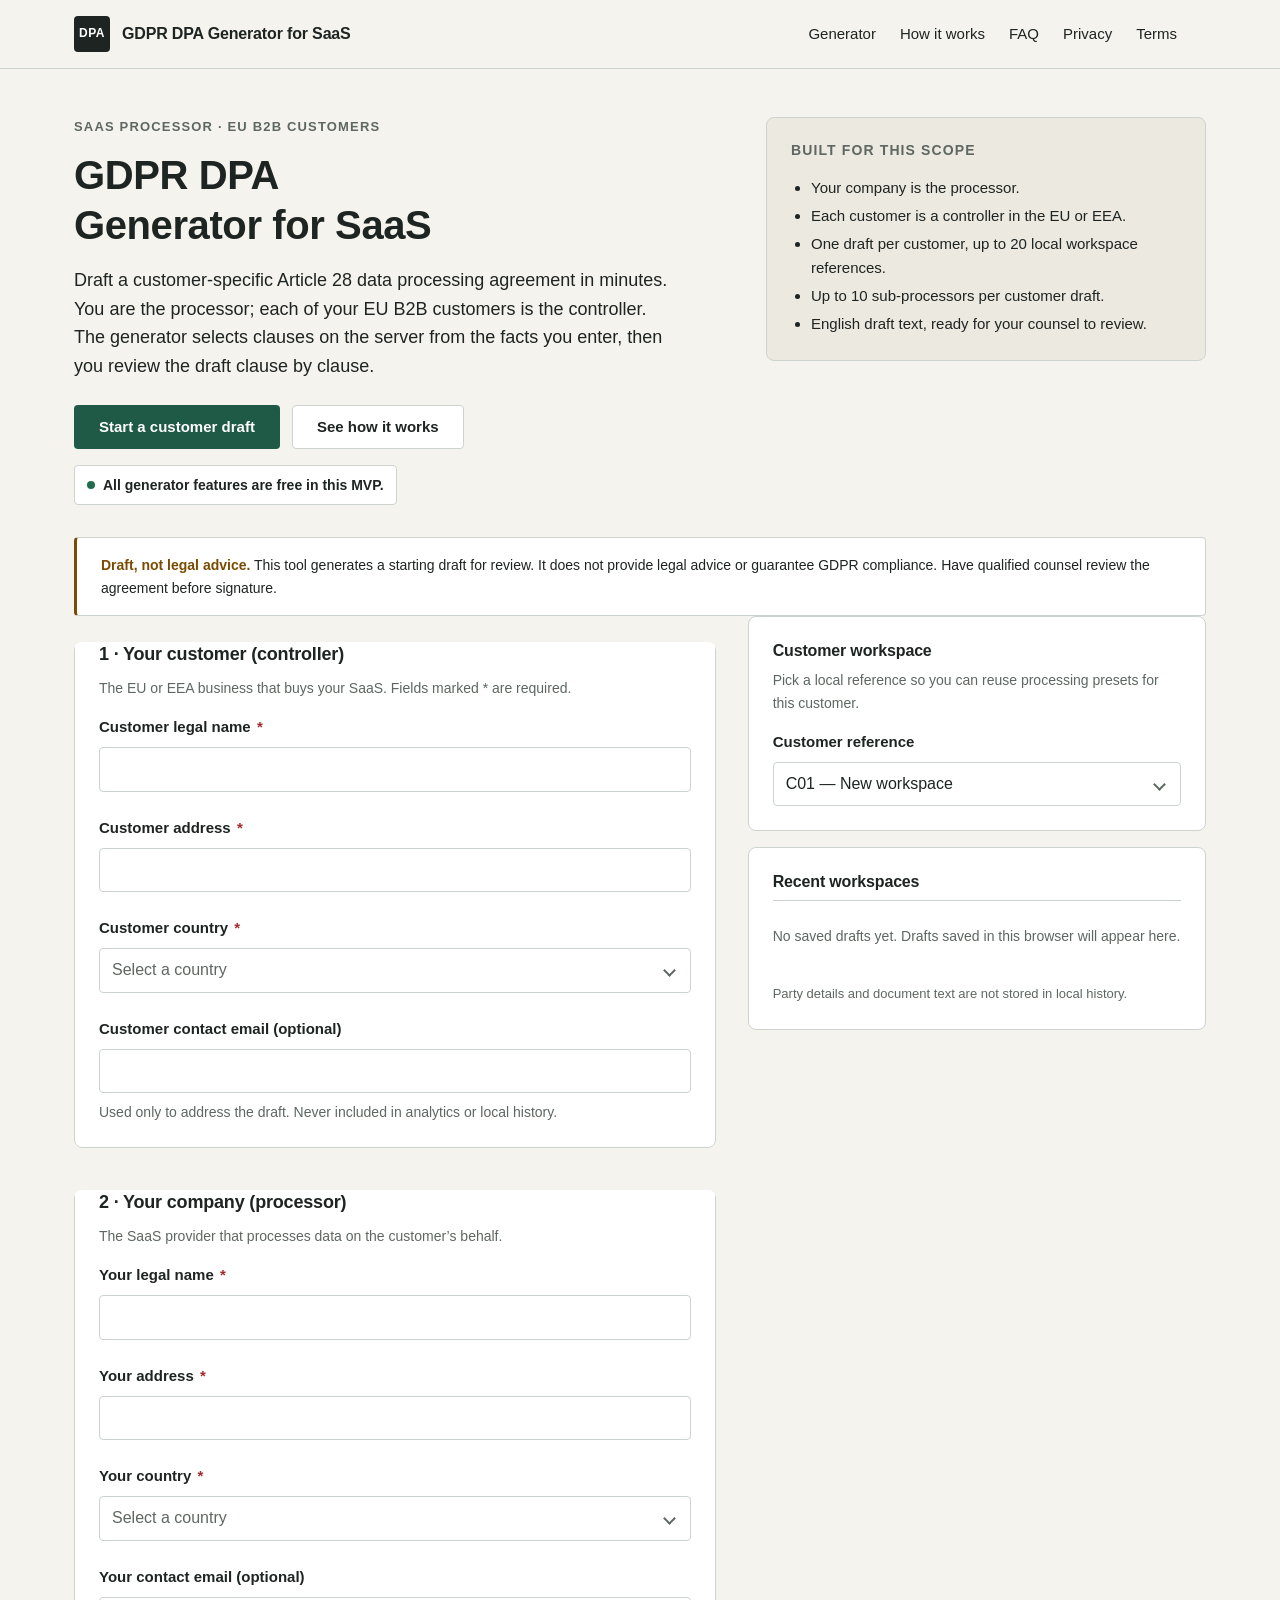
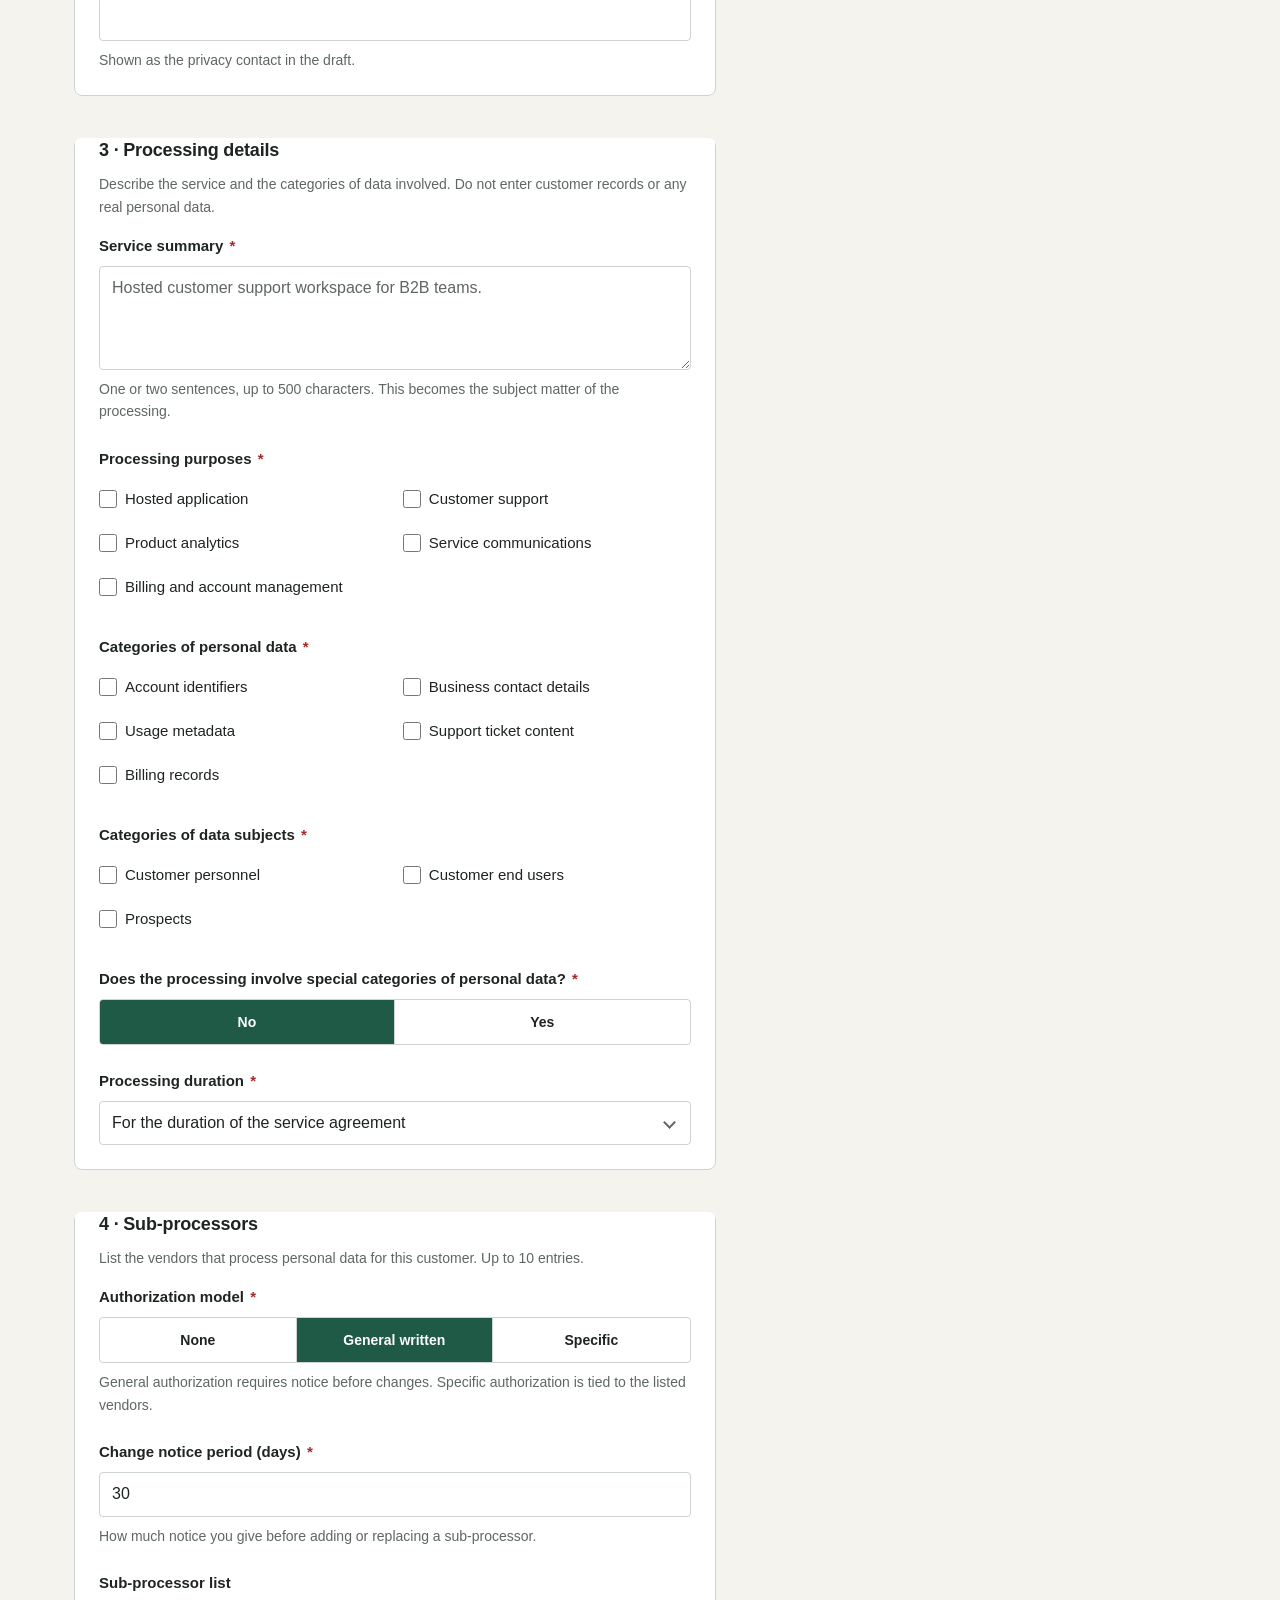
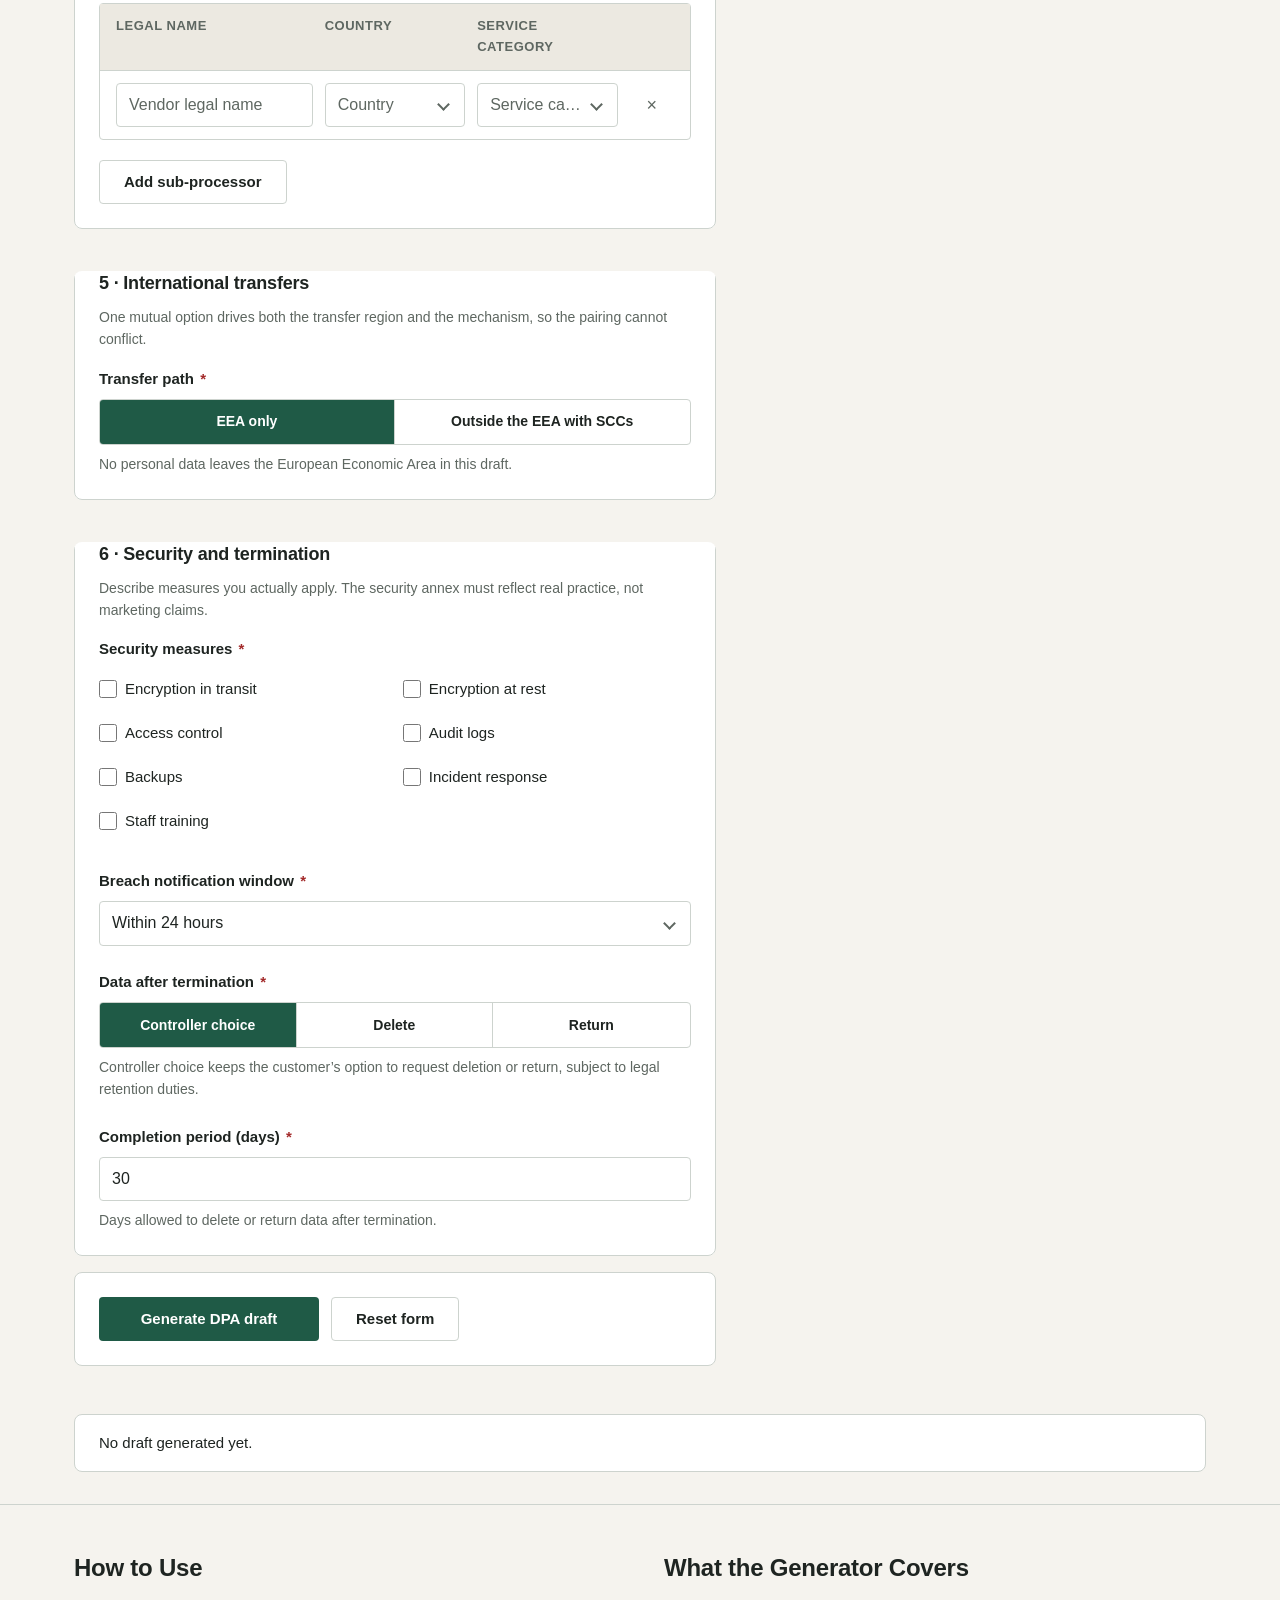
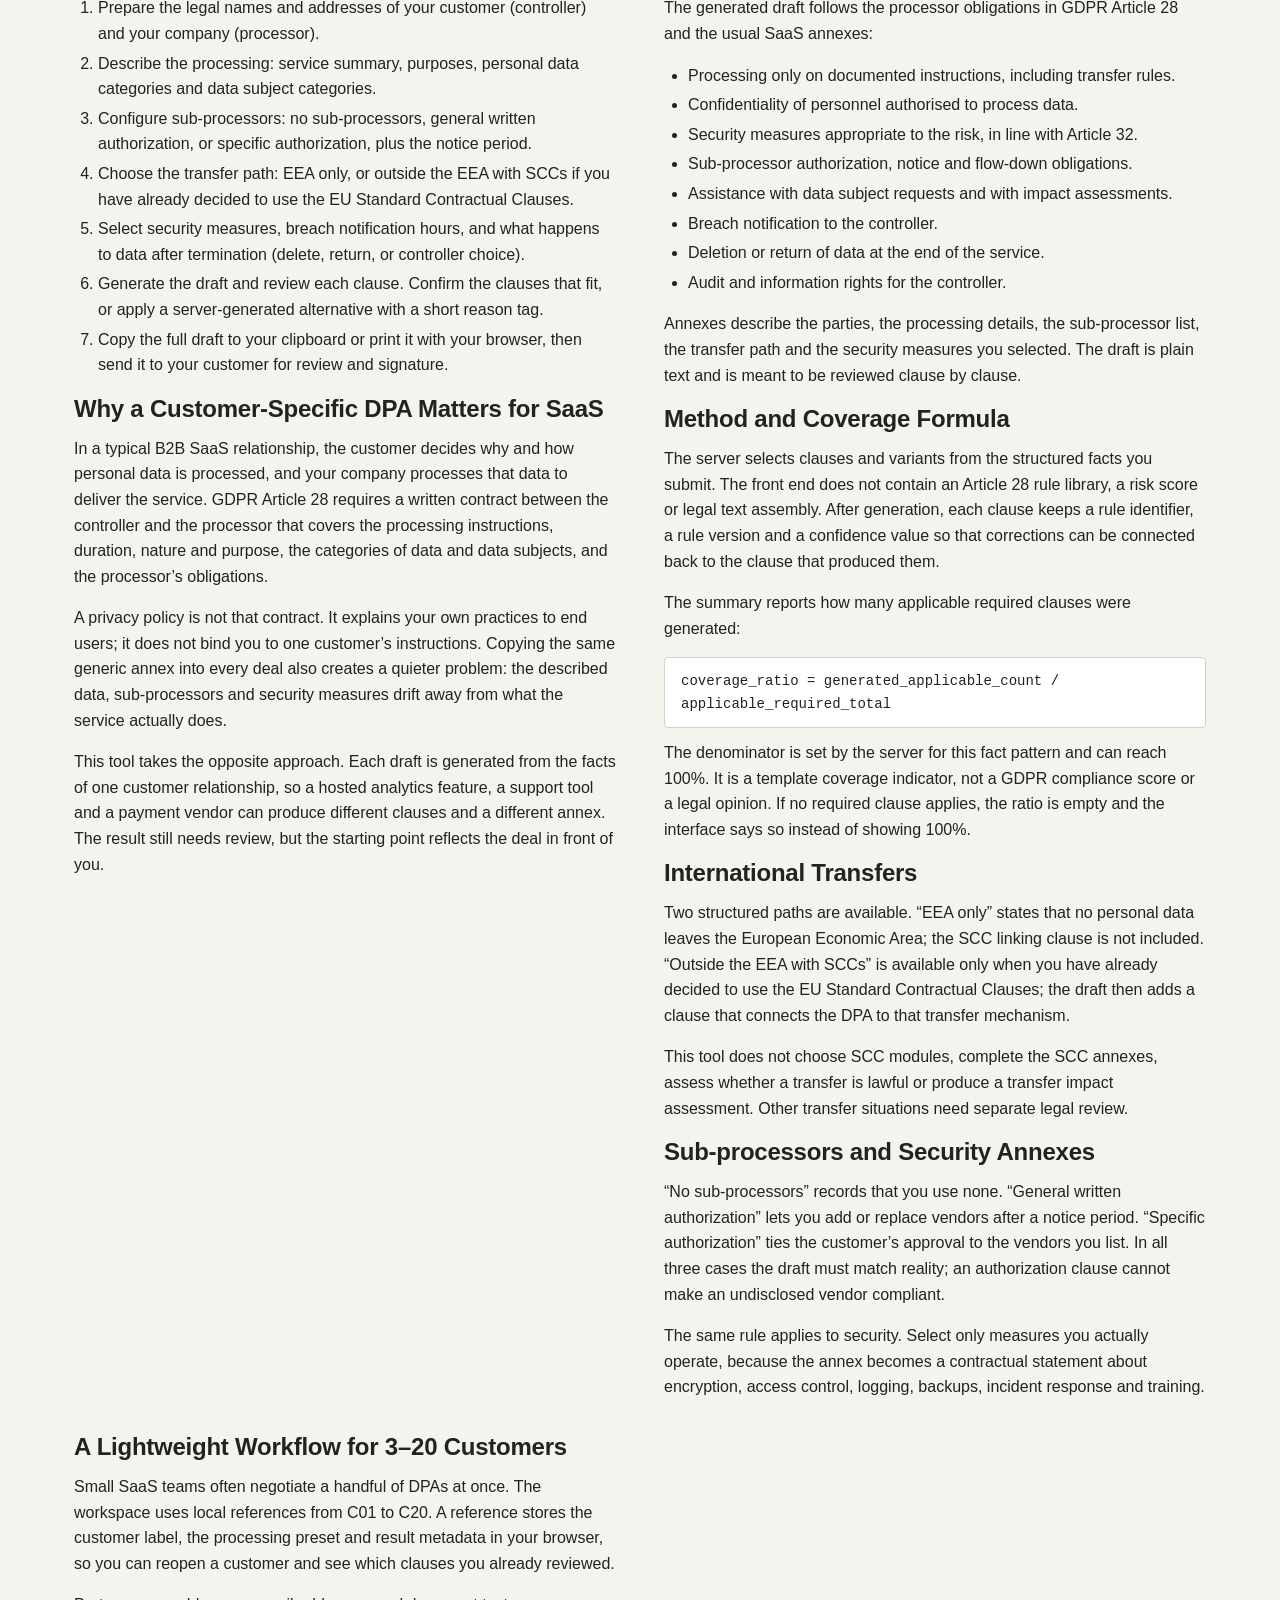
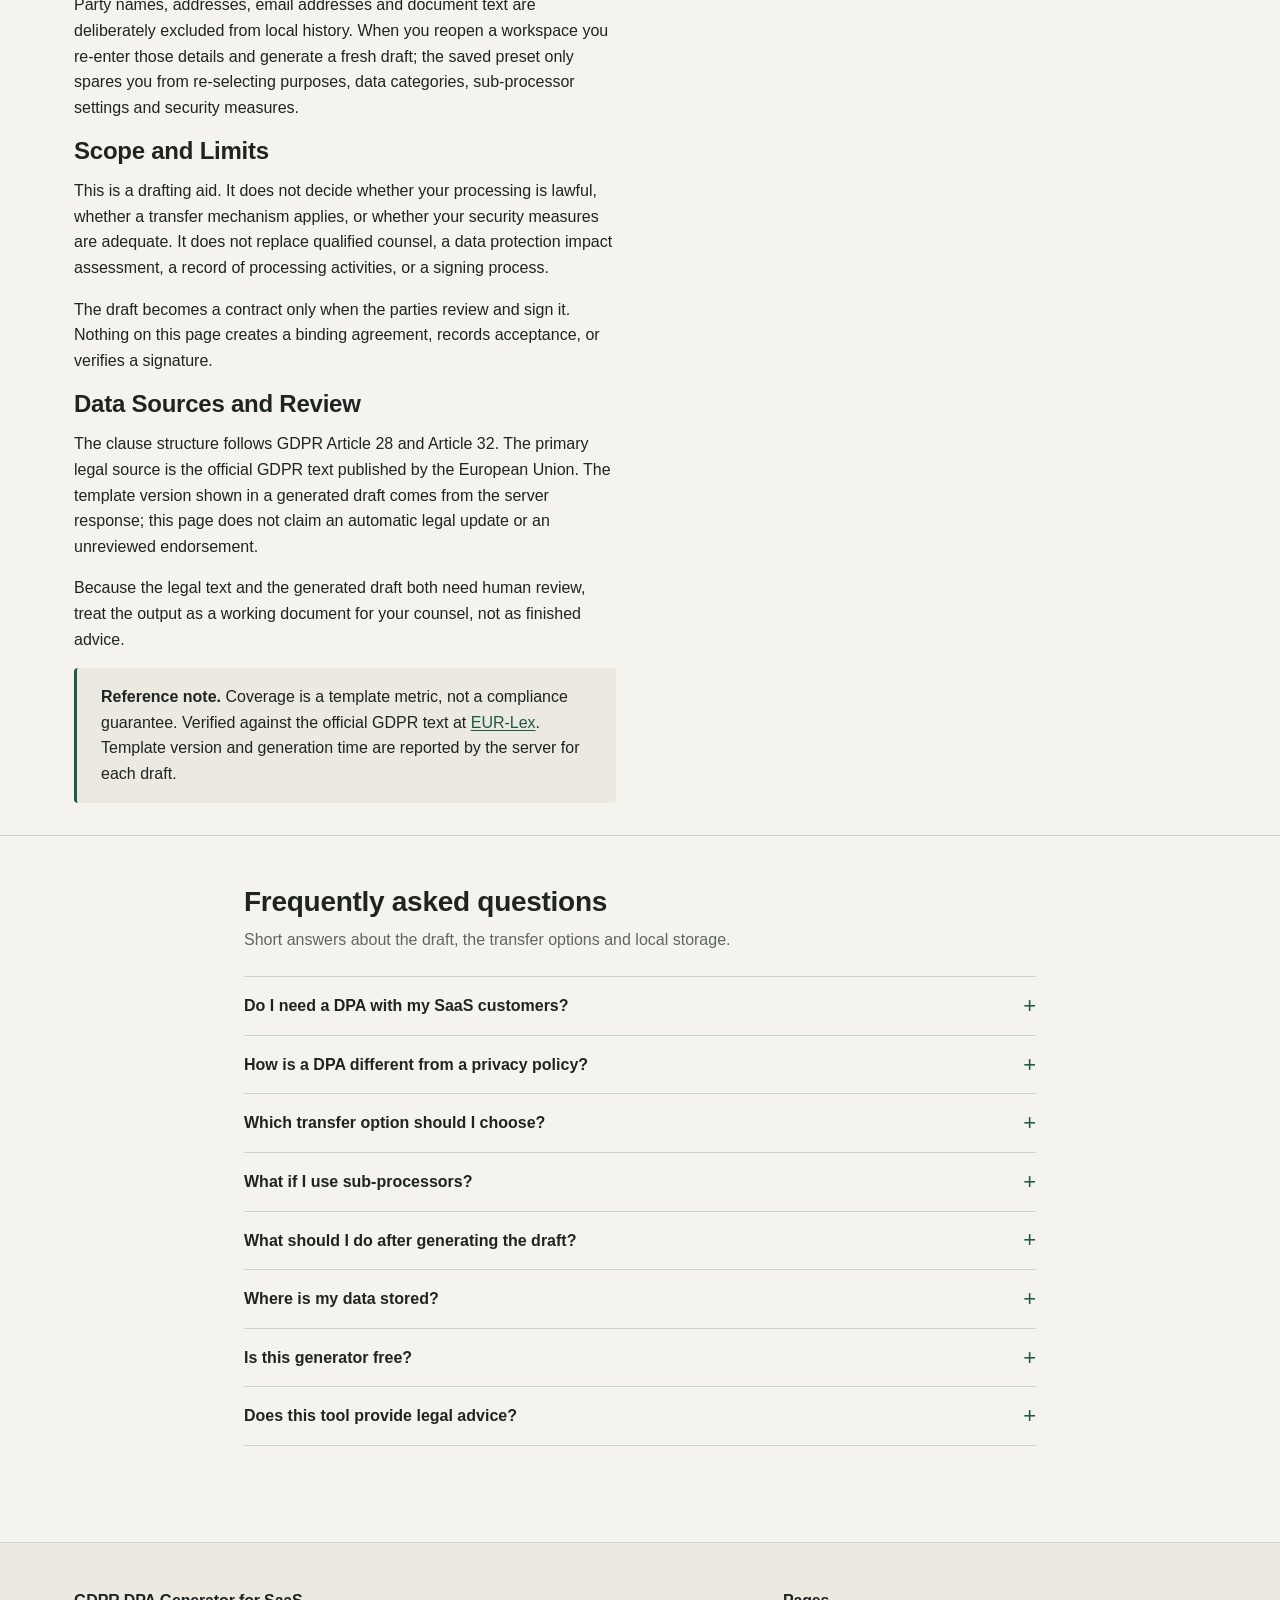
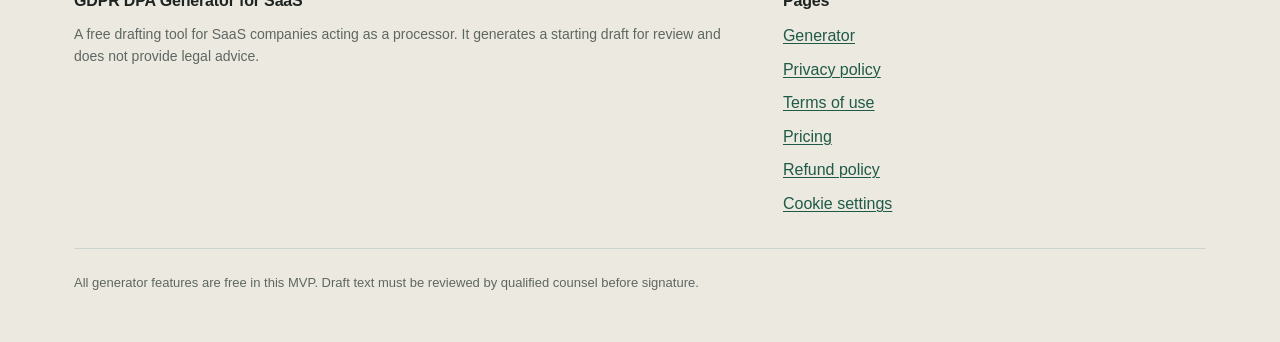
==== commit 959fc0e7: "feat(account): v3.5.0 登录/注册 UI 统一层（account-ui.css）+ 验证码注册 + 中文文案表 + S0 不显示 PRO 权益" ====
--- a/index.html
+++ b/index.html
@@ -176,6 +176,7 @@
     ]
   }
   </script>
+<link rel="stylesheet" href="assets/css/account-ui.css?v=3.5.0">
 </head>
 <body>
   <a class="skip-link" href="#main">Skip to main content</a>
@@ -194,6 +195,7 @@
           <li><a href="gdpr-dpa-saas-privacy.html">Privacy</a></li>
           <li><a href="gdpr-dpa-saas-terms.html">Terms</a></li>
         </ul>
+        <div class="account-slot" id="account-slot"></div>
       </nav>
     </div>
   </header>
@@ -571,8 +573,8 @@
             <p class="muted" id="result-summary-text" aria-live="polite" aria-atomic="true"></p>
           </div>
           <div class="result-actions">
-            <button type="button" class="btn btn-primary" id="copy-dpa">Copy full draft</button>
-            <button type="button" class="btn btn-secondary" id="print-dpa">Print draft</button>
+            <button type="button" class="btn btn-primary" id="copy-dpa" data-cap="export">Copy full draft</button>
+            <button type="button" class="btn btn-secondary" id="print-dpa" data-cap="export">Print draft</button>
           </div>
         </div>
         <dl class="result-stats">
@@ -823,5 +825,27 @@
       <button type="button" class="icon-button" data-action="remove-subprocessor" aria-label="Remove sub-processor" title="Remove sub-processor">×</button>
     </div>
   </template>
+
+  <div id="toast" class="toast" role="status" aria-live="polite"></div>
+
+  <!-- 弹层写在标记里（不由 JS 造），CSP 就不需要 innerHTML 许可。 -->
+  <div class="modal-backdrop" id="auth-modal" hidden>
+    <div class="modal" role="dialog" aria-modal="true" aria-labelledby="auth-title">
+      <button type="button" class="modal-close" id="auth-close" aria-label="Close">×</button>
+      <h3 id="auth-title">Sign in</h3>
+      <p class="modal-sub" id="auth-sub">Your checks and Pro plan are tied to this account.</p>
+      <form id="auth-form" novalidate>
+        <label for="auth-email">Email</label>
+        <input type="email" id="auth-email" name="email" required autocomplete="email" placeholder="you@company.com">
+        <label for="auth-password">Password</label>
+        <input type="password" id="auth-password" name="password" required minlength="8" autocomplete="current-password" placeholder="At least 8 characters">
+        <p class="auth-error" id="auth-error" role="alert" hidden></p>
+        <button type="submit" class="btn btn-primary" id="auth-submit">Sign in</button>
+      </form>
+      <p class="modal-switch"><button type="button" class="link-btn" id="auth-switch">New here? Create an account</button></p>
+    </div>
+  </div>
+
+  <script src="assets/js/account.js?v=3.5.0" data-account-site="gdpr-dpa-saas"></script>
 </body>
 </html>
--- a/style.css
+++ b/style.css
@@ -1708,3 +1708,390 @@
     scroll-behavior: auto !important;
   }
 }
+
+/* ============================================================================
+   账号 / 登录弹层 / 定价骨架（S0 零付费期，2026-11-27）
+   只用本站 :root 的 token（颜色/间距/圆角/字号），不引入第二套色板。
+   ============================================================================ */
+
+[hidden]{display:none!important}
+
+/* ---------- 页头账号位 ---------- */
+
+.site-nav {
+  display: flex;
+  align-items: center;
+  flex-wrap: wrap;
+  gap: var(--space-4);
+  min-width: 0;
+}
+
+.account-slot {
+  display: flex;
+  align-items: center;
+  gap: var(--space-3);
+  padding-left: var(--space-4);
+  border-left: 1px solid var(--color-border);
+  /* 邮箱是可变长内容，允许收缩，避免把导航挤出视口（fixed 弹层会因此偏右被裁） */
+  min-width: 0;
+  flex-shrink: 1;
+}
+
+.account-slot:empty {
+  display: none;
+}
+
+.account-link {
+  background: none;
+  border: 0;
+  padding: 0;
+  font: inherit;
+  font-size: 14px;
+  font-weight: 650;
+  color: var(--color-muted);
+  cursor: pointer;
+}
+
+.account-link:hover {
+  color: var(--color-ink);
+  text-decoration: underline;
+}
+
+.account-who {
+  font-size: 14px;
+  color: var(--color-muted);
+  max-width: 160px;
+  overflow: hidden;
+  text-overflow: ellipsis;
+  white-space: nowrap;
+}
+
+a.account-who {
+  text-decoration: none;
+}
+
+a.account-who:hover {
+  color: var(--color-ink);
+  text-decoration: underline;
+}
+
+.account-badge {
+  font-size: 11px;
+  font-weight: 700;
+  letter-spacing: 0.04em;
+  text-transform: uppercase;
+  color: var(--color-accent);
+  background: var(--color-surface-subtle);
+  border: 1px solid var(--color-border);
+  border-radius: 999px;
+  padding: 2px 8px;
+}
+
+a.account-badge {
+  text-decoration: none;
+}
+
+a.account-badge:hover {
+  color: var(--color-accent-hover);
+  text-decoration: none;
+}
+
+/* 免费档徽标：同一形状，换灰。颜色本身也是信息。 */
+.account-badge.is-free {
+  color: var(--color-muted);
+  background: var(--color-bg);
+  border-color: var(--color-border);
+}
+
+/* ---------- 会员页 ---------- */
+
+.account-main {
+  max-width: 760px;
+  padding-top: var(--space-12);
+  padding-bottom: var(--space-8);
+}
+
+.account-title {
+  margin-bottom: var(--space-6);
+}
+
+.account-loading {
+  color: var(--color-muted);
+}
+
+.account-lead {
+  margin: 0 0 var(--space-6);
+  color: var(--color-muted);
+}
+
+.account-lead strong {
+  color: var(--color-ink);
+}
+
+.account-card {
+  background: var(--color-surface);
+  border: 1px solid var(--color-border);
+  border-radius: var(--radius-lg);
+  padding: var(--space-6);
+  margin-bottom: var(--space-4);
+}
+
+.account-card h2 {
+  margin: 0;
+  font-size: 1.15rem;
+}
+
+.account-card p {
+  margin: 0 0 var(--space-3);
+}
+
+.account-card p:last-child {
+  margin-bottom: 0;
+}
+
+.account-status {
+  display: flex;
+  align-items: center;
+  flex-wrap: wrap;
+  gap: var(--space-3);
+  margin-bottom: var(--space-2);
+}
+
+.account-note {
+  font-size: 14px;
+  color: var(--color-muted);
+}
+
+.account-note.is-blocked {
+  color: var(--color-danger);
+  font-weight: 650;
+}
+
+.account-actions {
+  display: flex;
+  flex-wrap: wrap;
+  gap: var(--space-3);
+  margin-top: var(--space-4);
+}
+
+.account-cta {
+  margin-top: var(--space-4);
+}
+
+/* ---------- 定价页 ---------- */
+
+.pricing-title {
+  margin-bottom: var(--space-6);
+}
+
+.pricing-grid {
+  display: grid;
+  grid-template-columns: repeat(auto-fit, minmax(220px, 1fr));
+  gap: var(--space-4);
+  margin: var(--space-6) 0;
+}
+
+.pricing-testmode {
+  margin: var(--space-4) 0 0;
+  font-size: 14px;
+  color: var(--color-muted);
+}
+
+.pricing-related {
+  margin-top: var(--space-8);
+  font-size: 14px;
+  color: var(--color-muted);
+}
+
+/* ---------- 登录弹层 ---------- */
+
+body.modal-open {
+  overflow: hidden;
+}
+
+.modal-backdrop {
+  position: fixed;
+  inset: 0;
+  z-index: 200;
+  display: flex;
+  align-items: center;
+  justify-content: center;
+  padding: var(--space-4);
+  background: rgb(30 36 33 / 45%);
+}
+
+.modal {
+  position: relative;
+  width: 100%;
+  max-width: min(380px, 100%);
+  max-height: calc(100vh - var(--space-8));
+  overflow-y: auto;
+  background: var(--color-surface);
+  border: 1px solid var(--color-border);
+  border-radius: var(--radius-lg);
+  box-shadow: var(--shadow-result);
+  padding: var(--space-6);
+}
+
+.modal h3 {
+  margin: 0 0 var(--space-2);
+  font-size: 22px;
+}
+
+.modal-sub {
+  margin: 0 0 var(--space-4);
+  font-size: 14px;
+  color: var(--color-muted);
+  line-height: 1.5;
+}
+
+.modal-close {
+  position: absolute;
+  top: var(--space-3);
+  right: var(--space-3);
+  width: 32px;
+  height: 32px;
+  border: 0;
+  border-radius: var(--radius-sm);
+  background: none;
+  font-size: 22px;
+  line-height: 1;
+  color: var(--color-muted);
+  cursor: pointer;
+}
+
+.modal-close:hover {
+  background: var(--color-surface-subtle);
+  color: var(--color-ink);
+}
+
+.modal label {
+  display: block;
+  margin-bottom: var(--space-2);
+  font-size: 14px;
+  font-weight: 650;
+  color: var(--color-ink);
+}
+
+.modal input {
+  width: 100%;
+  min-height: 44px;
+  padding: 0 var(--space-3);
+  margin-bottom: var(--space-4);
+  border: 1px solid var(--color-border);
+  border-radius: var(--radius-md);
+  font: inherit;
+  font-size: 16px;
+  color: var(--color-ink);
+  background: var(--color-surface);
+}
+
+.modal input:focus {
+  outline: 2px solid var(--color-focus);
+  outline-offset: 1px;
+  border-color: var(--color-focus);
+}
+
+.modal .btn {
+  width: 100%;
+}
+
+.auth-error {
+  margin: 0 0 var(--space-4);
+  padding: var(--space-2) var(--space-3);
+  font-size: 14px;
+  color: var(--color-danger);
+  background: var(--color-bg);
+  border: 1px solid var(--color-border);
+  border-radius: var(--radius-sm);
+}
+
+.modal-switch {
+  margin: var(--space-4) 0 0;
+  text-align: center;
+  font-size: 14px;
+}
+
+.link-btn {
+  background: none;
+  border: 0;
+  padding: 0;
+  font: inherit;
+  color: var(--color-accent);
+  cursor: pointer;
+  text-decoration: underline;
+}
+
+.link-btn:hover {
+  color: var(--color-accent-hover);
+}
+
+/* ---------- toast（account.js 只写 #toast，不碰本站 .toast-region 里的提示） ---------- */
+
+body > .toast {
+  position: fixed;
+  left: 50%;
+  bottom: var(--space-6);
+  z-index: 300;
+  max-width: min(420px, calc(100% - var(--space-8)));
+  box-shadow: var(--shadow-result);
+  opacity: 0;
+  visibility: hidden;
+  transform: translate(-50%, 12px);
+  transition: opacity 160ms ease, transform 160ms ease, visibility 160ms ease;
+}
+
+body > .toast.show {
+  opacity: 1;
+  visibility: visible;
+  transform: translate(-50%, 0);
+}
+
+body > .toast.error {
+  background: var(--color-danger);
+}
+
+body > .toast.ok {
+  background: var(--color-success);
+}
+
+/* ---------- 小屏（≤390px 不横向溢出，PRO 徽标不隐藏） ---------- */
+
+@media (max-width: 420px) {
+  .header-inner {
+    flex-wrap: wrap;
+    row-gap: var(--space-2);
+  }
+
+  .site-nav {
+    width: 100%;
+    justify-content: space-between;
+    gap: var(--space-2);
+  }
+
+  .site-nav ul {
+    gap: var(--space-4);
+  }
+
+  .account-slot {
+    gap: var(--space-2);
+    padding-left: var(--space-2);
+  }
+
+  /* 只收起邮箱（可变长），Pro 徽标与 Sign out 仍然可见 */
+  .account-who {
+    display: none;
+  }
+
+  .account-main {
+    padding-top: var(--space-8);
+  }
+
+  .account-card {
+    padding: var(--space-4);
+  }
+
+  .modal {
+    padding: var(--space-4);
+  }
+}
--- a/assets/css/account-ui.css
+++ b/assets/css/account-ui.css
@@ -0,0 +1,209 @@
+/* account-ui.css —— 九站账号 UI 统一层（2026-11-28）
+ * ------------------------------------------------------------
+ * 为什么存在：account.js 往每站 HTML 里既有的 #account-slot / #auth-modal 填内容，
+ * 按钮和弹层的样式此前完全靠各站自己的 CSS——漏写的站就裸奔（浏览器默认按钮、
+ * 弹层散在页脚）。本文件是**最后一层兜底**：无论站点有没有自己的样式，账号 UI 都
+ * 保证可用、且尽量贴合站点主题。
+ *
+ * 主题适配：颜色一律 `var(--站内变量, 兜底值)`——站点定义过 tokens 就用站点的，
+ * 没定义就用中性兜底，不再出现"黑站上白按钮/白站上黑按钮"的随机搭配。
+ *
+ * Bootstrap 冲突防御（lasazhaopin.com 黑屏的根因）：Bootstrap 3 的 `.modal`
+ * 自带 `display:none`——遮罩显示而对话框被藏住 = 点登录全屏变黑。本文件全部用
+ * `#auth-modal` 作用域（id 特异性 > 类，且与站点其它 .modal 用法互不干扰），
+ * 并显式声明 display，让站点类名冲突失效。
+ *
+ * 加载顺序：放在站点自己的 CSS **之后**（<link> 排在主题 css 后面）。
+ */
+
+/* ---- 页头账号槽位：永远贴 header 右侧 ---- */
+#account-slot {
+  display: flex;
+  align-items: center;
+  gap: 10px;
+  margin-left: auto;
+  padding-left: 12px;
+  min-width: 0;
+  flex-shrink: 1;
+}
+
+/* 槽位里的按钮：站点若已定义 .btn/.btn-secondary 就以其为准（后加载的同特异性
+   规则会赢——所以这里写的都是"站点没定义时"的兜底形状，靠 var 取主题色） */
+#account-slot .btn {
+  font: inherit;
+  font-size: 14px;
+  line-height: 1.4;
+  padding: 6px 14px;
+  border-radius: 8px;
+  cursor: pointer;
+  white-space: nowrap;
+}
+#account-slot .btn-secondary,
+#account-slot button.account-signin {
+  background: var(--color-surface, var(--bg-surface, var(--color-primary, #2563eb)));
+  color: var(--color-primary-text, #fff);
+  border: 1px solid var(--color-border, transparent);
+}
+#account-slot .btn-secondary:hover,
+#account-slot button.account-signin:hover {
+  filter: brightness(1.08);
+}
+.account-who {
+  font-size: 14px;
+  color: var(--color-text-secondary, inherit);
+  max-width: 160px;
+  overflow: hidden;
+  text-overflow: ellipsis;
+  white-space: nowrap;
+}
+.account-badge {
+  font-size: 12px;
+  font-weight: 700;
+  letter-spacing: 0.04em;
+  text-transform: uppercase;
+  color: var(--color-primary, #2563eb);
+  background: var(--color-primary-soft, rgba(37, 99, 235, 0.12));
+  border-radius: 999px;
+  padding: 2px 8px;
+  text-decoration: none;
+}
+
+/* ---- 登录/注册弹层：全站兜底 ---- */
+#auth-modal {
+  position: fixed;
+  inset: 0;
+  z-index: 2147483000;
+  display: flex;
+  align-items: center;
+  justify-content: center;
+  padding: 16px;
+  background: rgba(0, 0, 0, 0.55);
+}
+/* 关闭态必须真的关掉（防站点 CSS 或框架把 display 翻回来） */
+#auth-modal[hidden] { display: none !important; }
+
+#auth-modal .modal {
+  /* 对抗 Bootstrap 3 的 `.modal{display:none;position:fixed}`：
+     id 选择器特异性更高 + 显式 display，黑屏根因在此了断 */
+  display: block !important;
+  position: relative;
+  width: 100%;
+  max-width: 380px;
+  max-height: 90vh;
+  overflow: auto;
+  box-sizing: border-box;
+  background: var(--color-surface-raised, var(--bg-card, #fff));
+  color: var(--color-text, #1f2329);
+  border: 1px solid var(--color-border, rgba(0, 0, 0, 0.1));
+  border-radius: 10px;
+  padding: 24px;
+  box-shadow: 0 16px 48px rgba(0, 0, 0, 0.3);
+  font-size: 14px;
+  line-height: 1.5;
+  text-align: left;
+}
+#auth-modal .modal * { box-sizing: border-box; }
+#auth-modal .modal h3 {
+  margin: 0 0 6px;
+  font-size: 20px;
+  font-weight: 600;
+  color: var(--color-text, #1f2329);
+}
+#auth-modal .modal .modal-sub {
+  margin: 0 0 14px;
+  font-size: 13px;
+  color: var(--color-text-secondary, #6b7280);
+}
+#auth-modal .modal-close {
+  position: absolute;
+  top: 10px;
+  right: 12px;
+  background: none;
+  border: 0;
+  font-size: 20px;
+  line-height: 1;
+  color: var(--color-text-secondary, #6b7280);
+  cursor: pointer;
+  padding: 4px;
+}
+#auth-modal .modal label {
+  display: block;
+  font-size: 13px;
+  color: var(--color-text-secondary, #4b5563);
+  margin: 12px 0 6px;
+}
+#auth-modal .modal input {
+  width: 100%;
+  height: 38px;
+  padding: 0 10px;
+  font-size: 14px;
+  font-family: inherit;
+  color: var(--color-text, #1f2329);
+  background: var(--color-surface, #fafafa);
+  border: 1px solid var(--color-border, #d0d7de);
+  border-radius: 6px;
+}
+#auth-modal .modal input:focus {
+  outline: 2px solid var(--color-primary, #2563eb);
+  outline-offset: -1px;
+}
+#auth-modal #auth-code-row { margin-top: 6px; }
+#auth-modal #auth-code-row input { flex: 1 1 auto; letter-spacing: 2px; }
+#auth-modal #auth-send-code {
+  font: inherit;
+  font-size: 13px;
+  padding: 0 12px;
+  height: 38px;
+  white-space: nowrap;
+  color: var(--color-primary, #2563eb);
+  background: var(--color-primary-soft, rgba(37, 99, 235, 0.1));
+  border: 1px solid var(--color-border, rgba(37, 99, 235, 0.35));
+  border-radius: 6px;
+  cursor: pointer;
+}
+#auth-modal #auth-send-code:disabled {
+  opacity: 0.55;
+  cursor: not-allowed;
+}
+#auth-modal .auth-error {
+  margin: 10px 0 0;
+  font-size: 13px;
+  color: var(--color-danger, #d64545);
+}
+#auth-modal .modal .btn,
+#auth-modal #auth-submit {
+  display: block;
+  width: 100%;
+  margin-top: 14px;
+  padding: 10px 14px;
+  font: inherit;
+  font-size: 15px;
+  font-weight: 600;
+  color: var(--color-primary-text, #fff);
+  background: var(--color-primary, #2563eb);
+  border: 0;
+  border-radius: 8px;
+  cursor: pointer;
+}
+#auth-modal .modal .btn:hover,
+#auth-modal #auth-submit:hover { filter: brightness(1.08); }
+#auth-modal .modal .btn:disabled,
+#auth-modal #auth-submit:disabled { opacity: 0.6; cursor: wait; }
+#auth-modal .modal-switch { margin: 14px 0 0; font-size: 13px; text-align: center; }
+#auth-modal .modal-switch .link-btn,
+#auth-modal .modal-switch button {
+  background: none;
+  border: 0;
+  padding: 0;
+  font: inherit;
+  font-size: 13px;
+  color: var(--color-primary, #2563eb);
+  cursor: pointer;
+  text-decoration: underline;
+}
+
+/* 手机窄屏：弹层贴边不满屏，槽位不挤压导航 */
+@media (max-width: 480px) {
+  #auth-modal .modal { max-width: 100%; }
+  .account-who { max-width: 110px; }
+}
